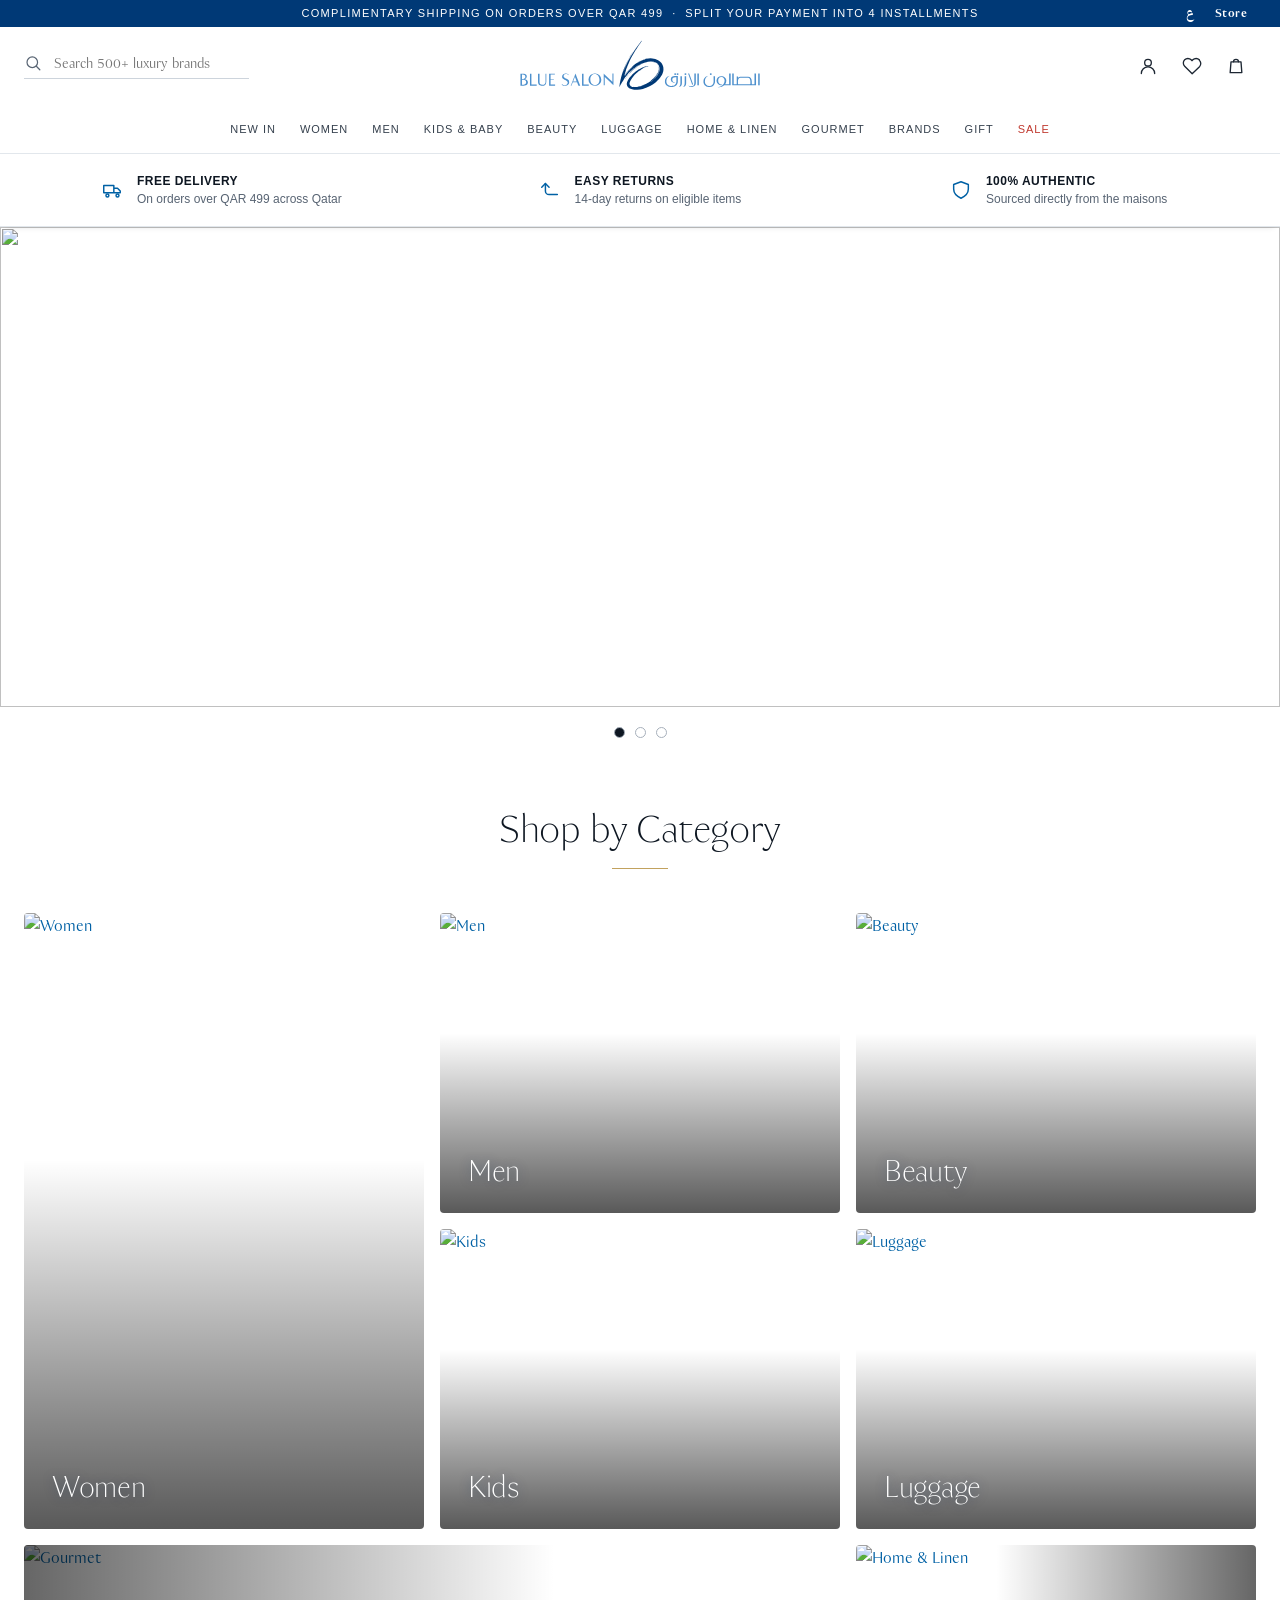
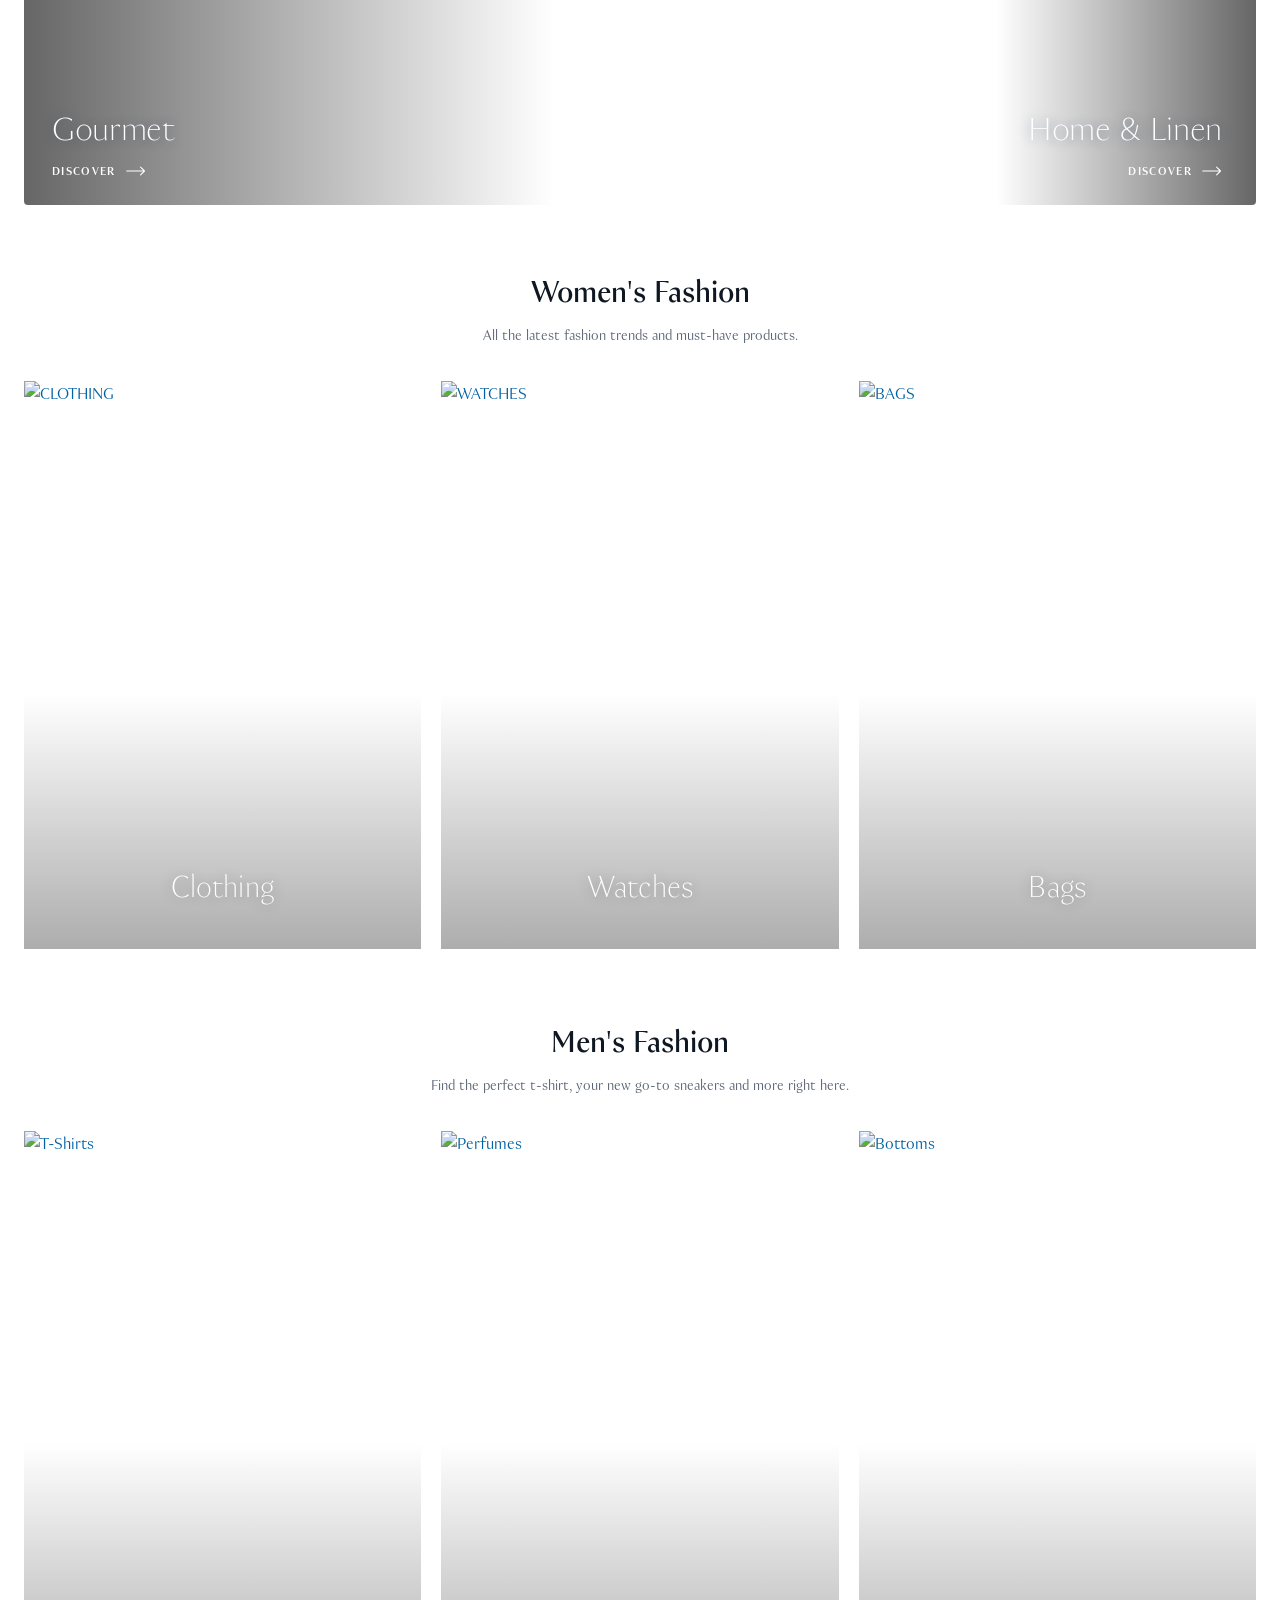
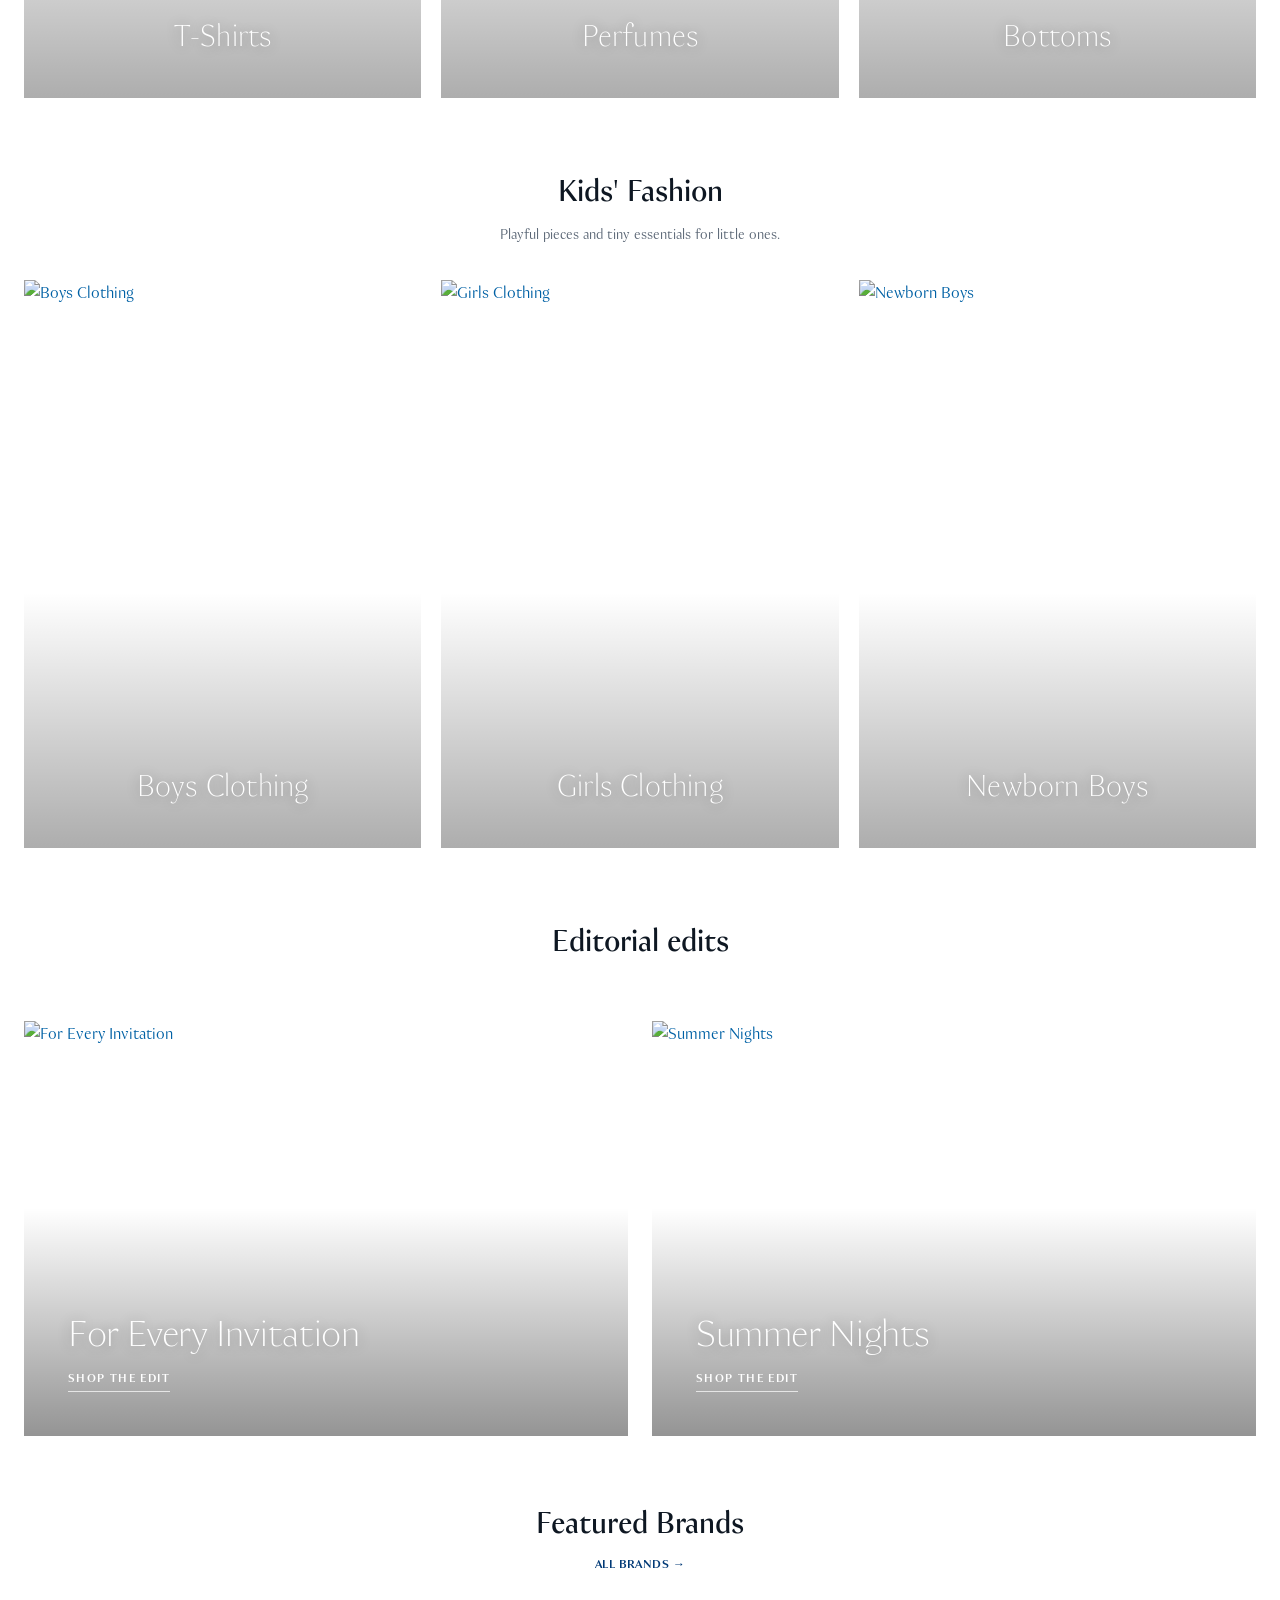
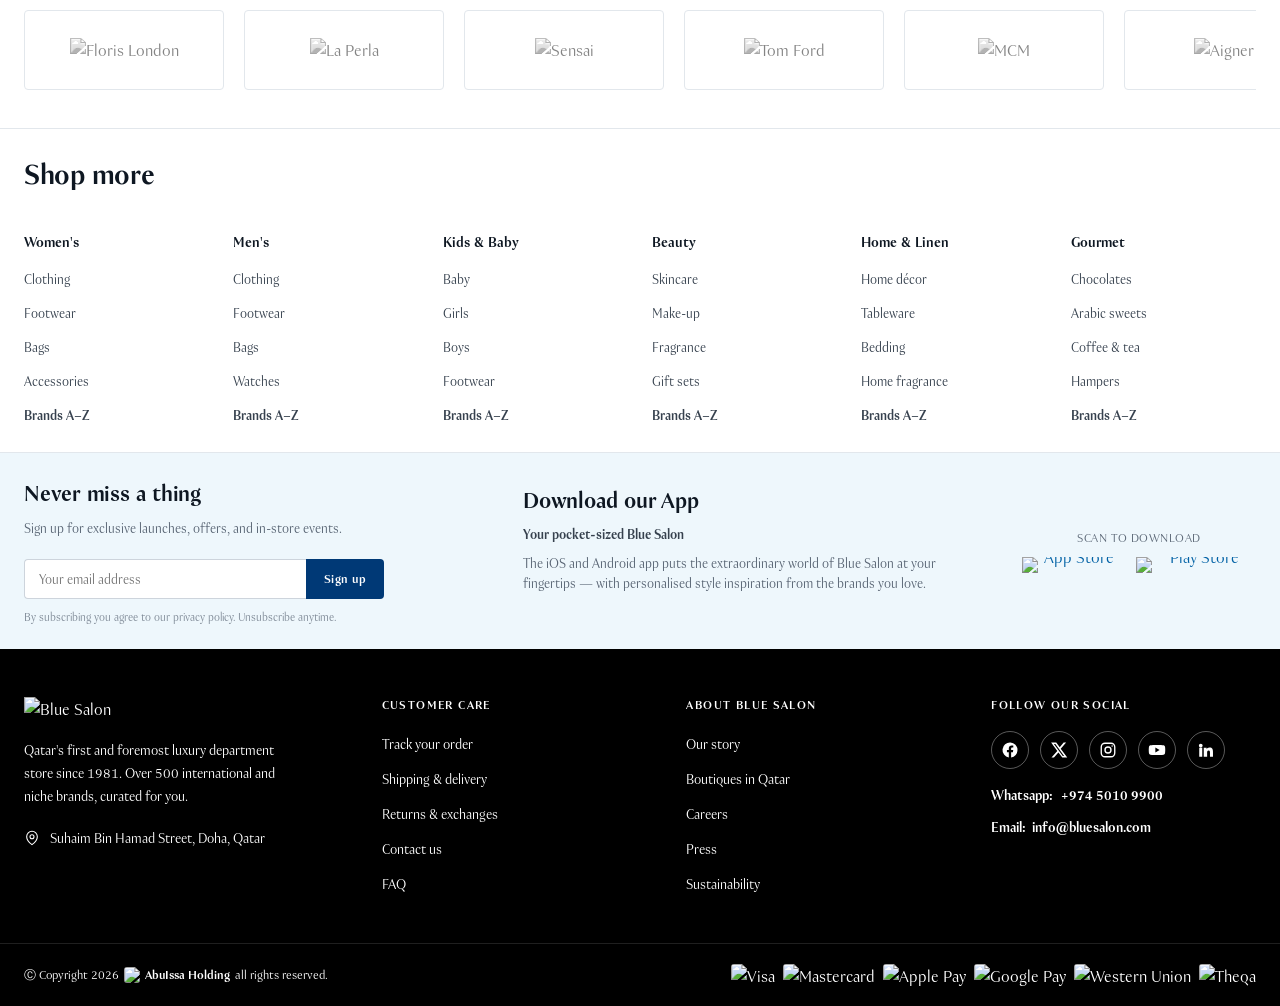
==== index.html @ dec58c9e "first commit" ====
<!-- @dsCard group="Website" viewport="1320x720" name="Storefront — Home" subtitle="bluesalon.com homepage: hero, categories, Trending Now, private client" -->
<!DOCTYPE html>
<html lang="en">
<head>
<meta charset="utf-8">
<meta name="viewport" content="width=device-width, initial-scale=1">
<title>Blue Salon — Home</title>
<link rel="icon" href="assets/app-icon.png">
<link rel="stylesheet" href="styles.css">
<link rel="stylesheet" href="app.css">
</head>
<body>

  <!-- ════════════════ Header ════════════════ -->
  <header class="bs-nav-root bs-header">

    <!-- Announcement -->
    <div class="bs-announce">
      <div class="bs-announce-inner">
      <span class="bs-announce-msg">Complimentary shipping on orders over QAR 499 &nbsp;·&nbsp; Split your payment into 4 installments</span>
      <div class="bs-announce-utils">
        <span class="bs-util-wrap bs-locale">
          <button class="bs-iconbtn bs-locale-btn" type="button" id="localeBtn" aria-label="Switch language" title="Switch language">
            <span class="bs-lang-switch is-ar" id="localeLangSwitch" aria-hidden="true">ع</span>
          </button>
        </span>
        <button class="bs-iconbtn bs-locale-btn" type="button" aria-label="Store locator" title="Store locator">
          <span class="bs-lang-switch">Store</span>
        </button>
      </div>
      </div>
    </div>

    <!-- Main bar -->
    <div class="bs-topbar">
      <!-- Hamburger (mobile only) -->
      <button class="bs-iconbtn bs-hamburger" type="button" id="hamburgerBtn" aria-label="Menu" aria-expanded="false" aria-controls="mobileDrawer">
        <svg width="22" height="22" viewBox="0 0 24 24" fill="none" stroke="currentColor" stroke-width="1.6" stroke-linecap="round" stroke-linejoin="round"><path d="M3 6h18M3 12h18M3 18h18"/></svg>
      </button> 
      <!-- Search -->
      <div class="bs-search">
        <svg width="20" height="20" viewBox="0 0 24 24" fill="none" stroke="currentColor" stroke-width="1.6" stroke-linecap="round" stroke-linejoin="round"><path d="m21 21-4.3-4.3"/><circle cx="11" cy="11" r="7"/></svg>
        <input type="search" placeholder="Search 500+ luxury brands">
      </div>
      <!-- Logo -->
      <a class="bs-logo" href="#">
        <img src="assets/logo-horizontal.svg" alt="Blue Salon">
      </a>
      <!-- Utilities -->
      <div class="bs-utils">
        <button class="bs-iconbtn" type="button" aria-label="Account" title="Account">
          <svg width="20" height="20" viewBox="0 0 24 24" fill="none" stroke="currentColor" stroke-width="1.6" stroke-linecap="round" stroke-linejoin="round"><circle cx="12" cy="8" r="4"/><path d="M4 21a8 8 0 0 1 16 0"/></svg>
        </button>
        <span class="bs-util-wrap">
          <button class="bs-iconbtn" type="button" aria-label="Wishlist" title="Wishlist">
            <svg width="20" height="20" viewBox="0 0 24 24" fill="none" stroke="currentColor" stroke-width="1.6" stroke-linecap="round" stroke-linejoin="round"><path d="M20.8 4.6a5.5 5.5 0 0 0-7.8 0L12 5.6l-1-1a5.5 5.5 0 1 0-7.8 7.8l9 9 8.8-8.6a5.5 5.5 0 0 0-.2-7.8z"/></svg>
          </button>
          <span class="bs-count" id="wishCount" hidden>0</span>
        </span>
        <span class="bs-util-wrap">
          <button class="bs-iconbtn" type="button" aria-label="Bag" title="Bag">
            <svg width="20" height="20" viewBox="0 0 24 24" fill="none" stroke="currentColor" stroke-width="1.6" stroke-linecap="round" stroke-linejoin="round"><path d="M6 7h12l1 13H5z"/><path d="M9 7a3 3 0 0 1 6 0"/></svg>
          </button>
          <span class="bs-count" id="cartCount" hidden>0</span>
        </span>
      </div>
    </div>

    <!-- Nav + mega menu hover zone -->
    <div id="navZone">
      <nav class="bs-nav">
        <div class="bs-nav-inner" id="navInner">
          <div class="bs-nav-item" data-menu="new">New In</div>
          <div class="bs-nav-item" data-menu="women">Women</div>
          <div class="bs-nav-item" data-menu="men">Men</div>
          <div class="bs-nav-item" data-menu="kids">Kids &amp; Baby</div>
          <div class="bs-nav-item" data-menu="beauty">Beauty</div>
          <div class="bs-nav-item" data-menu="luggage">Luggage</div>
          <div class="bs-nav-item" data-menu="home">Home &amp; Linen</div>
          <div class="bs-nav-item" data-menu="gourmet">Gourmet</div>
          <div class="bs-nav-item" data-menu="brands">Brands</div>
          <div class="bs-nav-item" data-menu="gift">Gift</div>
          <div class="bs-nav-item sale" data-menu="sale">Sale</div>
          <div class="bs-mega-holder" id="megaHolder"></div>
        </div>
      </nav>
    </div>

    <!-- Services strip -->
    <div class="bs-services">
      <div class="bs-services-inner">
        <div class="bs-service">
          <span class="bs-service-icon">
            <svg width="22" height="22" viewBox="0 0 24 24" fill="none" stroke="currentColor" stroke-width="1.6" stroke-linecap="round" stroke-linejoin="round"><path d="M3 7h11v8H3zM14 10h4l3 3v2h-7z"/><circle cx="7" cy="18" r="1.6"/><circle cx="18" cy="18" r="1.6"/></svg>
          </span>
          <div>
            <div class="bs-service-title">Free delivery</div>
            <div class="bs-service-sub">On orders over QAR 499 across Qatar</div>
          </div>
        </div>
        <div class="bs-service">
          <span class="bs-service-icon">
            <svg width="22" height="22" viewBox="0 0 24 24" fill="none" stroke="currentColor" stroke-width="1.6" stroke-linecap="round" stroke-linejoin="round"><path d="M3 9l4-4 4 4"/><path d="M7 5v8a4 4 0 0 0 4 4h9"/></svg>
          </span>
          <div>
            <div class="bs-service-title">Easy returns</div>
            <div class="bs-service-sub">14-day returns on eligible items</div>
          </div>
        </div>
        <div class="bs-service">
          <span class="bs-service-icon">
            <svg width="22" height="22" viewBox="0 0 24 24" fill="none" stroke="currentColor" stroke-width="1.6" stroke-linecap="round" stroke-linejoin="round"><path d="M12 3l8 3v5c0 5-3.5 8-8 10-4.5-2-8-5-8-10V6z"/></svg>
          </span>
          <div>
            <div class="bs-service-title">100% authentic</div>
            <div class="bs-service-sub">Sourced directly from the maisons</div>
          </div>
        </div>
      </div>
    </div>
  </header>

  <!-- ════════════════ Mobile drawer (built by app.js) ════════════════ -->
  <div class="bs-drawer-scrim" id="drawerScrim" hidden></div>
  <aside class="bs-drawer" id="mobileDrawer" aria-hidden="true" hidden>
    <div class="bs-drawer-head">
      <img class="bs-drawer-logo" src="assets/logo-horizontal.svg" alt="Blue Salon">
      <button class="bs-iconbtn bs-drawer-close" type="button" id="drawerClose" aria-label="Close menu">
        <svg width="22" height="22" viewBox="0 0 24 24" fill="none" stroke="currentColor" stroke-width="1.7" stroke-linecap="round" stroke-linejoin="round"><path d="M6 6l12 12M18 6L6 18"/></svg>
      </button>
    </div>
    <nav class="bs-drawer-nav" id="drawerNav"></nav>
  </aside>

  <main>

    <!-- ════════════════ Hero ════════════════ -->
    <section class="bs-hero">
      <div class="bs-hero-panel">
        <h1 class="bs-display bs-hero-title" id="heroTitle">ESCADA</h1>
        <p class="bs-hero-sub" id="heroSub">Bold prints, gold jewellery and statement timepieces — the new collection.</p>
        <div>
          <button class="bs-btn bs-btn-primary" type="button" id="heroCta">Shop ESCADA</button>
        </div>
      </div>
      <div class="bs-hero-media">
        <img id="heroImg" src="https://cdn.shopify.com/s/files/1/0370/6444/1991/files/esca.jpg?v=1782906735" alt="">
      </div>
    </section>
    <div class="bs-hero-dots" id="heroDots"></div>




    <!-- ════════════════ Shop by Category ════════════════ -->
    <section class="bs-shopcat">
      <div class="bs-shopcat-inner">

        <div class="bs-shopcat-head">
          <h2 class="bs-display bs-shopcat-title">Shop by Category</h2>
          <hr class="bs-rule-gold bs-shopcat-rule">
        </div>

        <div class="bs-shopcat-grid">

          <!-- Featured — Women -->
          <a href="listing.html" class="bs-shopcat-card bs-shopcat-women">
            <img src="https://bluesalon-new-simple.vercel.app/assets/fashion-women.jpg" alt="Women" class="bs-shopcat-img" fetchpriority="high" loading="eager">
            <span class="bs-shopcat-caption">
              <span class="bs-display bs-shopcat-name">Women</span>
            </span>
          </a>

          <!-- Men -->
          <a href="/pages/men" class="bs-shopcat-card bs-shopcat-men">
            <img src="https://bluesalon-new-simple.vercel.app/assets/fashion-belt.jpg" alt="Men" class="bs-shopcat-img" loading="lazy">
            <span class="bs-shopcat-caption">
              <span class="bs-display bs-shopcat-name">Men</span>
            </span>
          </a>

          <!-- Beauty -->
          <a href="/pages/beauty" class="bs-shopcat-card bs-shopcat-beauty">
            <img src="https://bluesalon-new-simple.vercel.app/assets/section-beauty.jpg" alt="Beauty" class="bs-shopcat-img" loading="lazy">
            <span class="bs-shopcat-caption">
              <span class="bs-display bs-shopcat-name">Beauty</span>
            </span>
          </a>

          <!-- Kids -->
          <a href="/pages/kids" class="bs-shopcat-card bs-shopcat-kids">
            <img src="https://cdn-static.farfetch-contents.com/cms-ccloud/caas/v1/media/10706096/data/bdc9961d891433a1eab9fac6d7a2959b/3x4_three-columns/480/2026-06-22-kw-webapp-chloe-kids-vacation-chloe-kids-multicategory-img.jpeg" alt="Kids" class="bs-shopcat-img" loading="lazy">
            <span class="bs-shopcat-caption">
              <span class="bs-display bs-shopcat-name">Kids</span>
            </span>
          </a>

          <!-- Luggage -->
          <a href="/pages/luggage" class="bs-shopcat-card bs-shopcat-luggage">
            <img src="https://cdn.shopify.com/s/files/1/0370/6444/1991/files/luggage_2ca6be6e-85a6-4e50-b0fb-a332f1e77c2b.jpg?v=1782894184" alt="Luggage" class="bs-shopcat-img" loading="lazy">
            <span class="bs-shopcat-caption">
              <span class="bs-display bs-shopcat-name">Luggage</span>
            </span>
          </a>

          <!-- Gourmet — wide banner -->
          <a href="/pages/gourmet" class="bs-shopcat-card bs-shopcat-banner bs-shopcat-gourmet">
            <img src="https://www.godiva.com/cdn/shop/files/PLP_HERO_1065X420_ALL_KOSHR_GOLD_THANK_100UNDER.jpg?v=1758657499&width=1920" alt="Gourmet" class="bs-shopcat-img" loading="lazy">
            <span class="bs-shopcat-caption bs-shopcat-caption-banner">
              <span class="bs-display bs-shopcat-name">Gourmet</span>
              <span class="bs-shopcat-discover">Discover
                <svg width="20" height="10" viewBox="0 0 26 12" fill="none" stroke="currentColor" stroke-width="1.4" stroke-linecap="round" stroke-linejoin="round"><path d="M1 6h23M19 1l5 5-5 5"/></svg>
              </span>
            </span>
          </a>

          <!-- Home & Linen — wide banner -->
          <a href="/pages/home-furniture" class="bs-shopcat-card bs-shopcat-banner bs-shopcat-home">
            <img src="https://cdn.shopify.com/s/files/1/0370/6444/1991/files/home-banner.jpg?v=1782894322" alt="Home &amp; Linen" class="bs-shopcat-img" loading="lazy">
            <span class="bs-shopcat-caption bs-shopcat-caption-banner bs-shopcat-caption-end">
              <span class="bs-display bs-shopcat-name">Home &amp; Linen</span>
              <span class="bs-shopcat-discover">Discover
                <svg width="20" height="10" viewBox="0 0 26 12" fill="none" stroke="currentColor" stroke-width="1.4" stroke-linecap="round" stroke-linejoin="round"><path d="M1 6h23M19 1l5 5-5 5"/></svg>
              </span>
            </span>
          </a>

        </div>
      </div>
    </section>


    

    <!-- ════════════════ Women's Fashion ════════════════ -->
    <section class="cat-fashion cat-fashion-women">
      <div class="cat-fashion-inner">
        <div class="cat-fashion-head">
          <h2 class="cat-fashion-title">Women's Fashion</h2>
          <p class="cat-fashion-sub">All the latest fashion trends and must-have products.</p>
        </div>

        <div class="women-collection-home-grid-wrapper">
          <button class="women-slider-arrow women-slider-arrow-left" aria-label="Previous" type="button" disabled="">
            <svg viewBox="0 0 24 24" width="20" height="20" fill="none" stroke="currentColor" stroke-width="1.5" stroke-linecap="round" stroke-linejoin="round"><path d="M15 5l-7 7 7 7"/></svg>
          </button>
          <div class="women-collection-home-grid" data-women-slider="">

            <a href="https://www.bluesalon.com/collections/gown" class="women-collection-home-card">
              <div class="women-collection-home-image-wrapper">
                <img src="//www.bluesalon.com/cdn/shop/files/New_Project_600x.jpg?v=1778078027" alt="CLOTHING" class="women-collection-home-image">
              </div>
              <div class="women-collection-home-title">Clothing</div>
            </a>

            <a href="/collections/womens-watches" class="women-collection-home-card">
              <div class="women-collection-home-image-wrapper">
                <img src="//www.bluesalon.com/cdn/shop/files/BS_Watches_600x.jpg?v=1771492826" alt="WATCHES" class="women-collection-home-image">
              </div>
              <div class="women-collection-home-title">Watches</div>
            </a>

            <a href="/collections/women-bags" class="women-collection-home-card">
              <div class="women-collection-home-image-wrapper">
                <img src="//www.bluesalon.com/cdn/shop/files/New_Project_79_600x.jpg?v=1776689958" alt="BAGS" class="women-collection-home-image">
              </div>
              <div class="women-collection-home-title">Bags</div>
            </a>

            <a href="https://www.bluesalon.com/collections/beauty-niche-fragrances" class="women-collection-home-card">
              <div class="women-collection-home-image-wrapper">
                <img src="//www.bluesalon.com/cdn/shop/files/Parfume_de_Marly_600x.jpg?v=1778160612" alt="PERFUMES" class="women-collection-home-image">
              </div>
              <div class="women-collection-home-title">Perfumes</div>
            </a>

            <a href="listing.html" class="women-collection-home-card">
              <div class="women-collection-home-image-wrapper">
                <img src="//www.bluesalon.com/cdn/shop/files/New_Project_7_16aa4789-aee1-4741-a7c6-0f3fd30903b0_600x.jpg?v=1778151902" alt="FOOTWEAR" class="women-collection-home-image">
              </div>
              <div class="women-collection-home-title">Footwear</div>
            </a>

            <a href="https://www.bluesalon.com/collections/women-fashion-jewelry?active=" class="women-collection-home-card">
              <div class="women-collection-home-image-wrapper">
                <img src="//www.bluesalon.com/cdn/shop/files/New_Project_1_5fe2ba48-9160-4650-b7ff-065ea291e2a6_600x.jpg?v=1778140218" alt="FASHION JEWELRY" class="women-collection-home-image">
              </div>
              <div class="women-collection-home-title">Fashion Jewellery</div>
            </a>

            <a href="https://www.bluesalon.com/collections/cosmetics-beauty" class="women-collection-home-card">
              <div class="women-collection-home-image-wrapper">
                <img src="//www.bluesalon.com/cdn/shop/files/Guerlain_Make_up-Blue_Salon_600x.jpg?v=1778160088" alt="BEAUTY" class="women-collection-home-image">
              </div>
              <div class="women-collection-home-title">Beauty</div>
            </a>

            <a href="https://www.bluesalon.com/collections/lingerie" class="women-collection-home-card">
              <div class="women-collection-home-image-wrapper">
                <img src="//www.bluesalon.com/cdn/shop/files/New_Project_6_e27b0143-e408-4c18-a241-834fabf6d437_600x.jpg?v=1778151636" alt="LINGERIE" class="women-collection-home-image">
              </div>
              <div class="women-collection-home-title">Lingerie</div>
            </a>

          </div>
          <button class="women-slider-arrow women-slider-arrow-right" aria-label="Next" type="button">
            <svg viewBox="0 0 24 24" width="20" height="20" fill="none" stroke="currentColor" stroke-width="1.5" stroke-linecap="round" stroke-linejoin="round"><path d="M9 5l7 7-7 7"/></svg>
          </button>
        </div>
      </div>
    </section>

    <!-- ════════════════ Men's Fashion ════════════════ -->
    <section class="cat-fashion cat-fashion-men">
      <div class="cat-fashion-inner">
        <div class="cat-fashion-head">
          <h2 class="cat-fashion-title">Men's Fashion</h2>
          <p class="cat-fashion-sub">Find the perfect t-shirt, your new go-to sneakers and more right here.</p>
        </div>

        <div class="men-collection-home-grid-wrapper">
          <button class="men-slider-arrow men-slider-arrow-left" aria-label="Previous" type="button" disabled="">
            <svg viewBox="0 0 24 24" width="20" height="20" fill="none" stroke="currentColor" stroke-width="1.5" stroke-linecap="round" stroke-linejoin="round"><path d="M15 5l-7 7 7 7"/></svg>
          </button>
          <div class="men-collection-home-grid" data-men-slider="">

            <a href="/collections/mens-tops-t-shirts" class="men-collection-home-card">
              <div class="men-collection-home-image-wrapper">
                <img src="//www.bluesalon.com/cdn/shop/files/Tshirt_600x.jpg?v=1771757883" alt="T-Shirts" class="men-collection-home-image">
              </div>
              <div class="men-collection-home-title">T-Shirts</div>
            </a>

            <a href="https://www.bluesalon.com/collections/mens-perfumes" class="men-collection-home-card">
              <div class="men-collection-home-image-wrapper">
                <img src="//www.bluesalon.com/cdn/shop/files/New_Project_8_7748af8b-f11e-4762-9b26-309fa3381940_600x.jpg?v=1778152597" alt="Perfumes" class="men-collection-home-image">
              </div>
              <div class="men-collection-home-title">Perfumes</div>
            </a>

            <a href="https://www.bluesalon.com/collections/mens-trousers-shorts" class="men-collection-home-card">
              <div class="men-collection-home-image-wrapper">
                <img src="//www.bluesalon.com/cdn/shop/files/Bottoms_600x.jpg?v=1771758080" alt="Bottoms" class="men-collection-home-image">
              </div>
              <div class="men-collection-home-title">Bottoms</div>
            </a>

            <a href="/collections/jackets" class="men-collection-home-card">
              <div class="men-collection-home-image-wrapper">
                <img src="//www.bluesalon.com/cdn/shop/files/jackets_600x.jpg?v=1771758064" alt="Jackets" class="men-collection-home-image">
              </div>
              <div class="men-collection-home-title">Jackets</div>
            </a>

            <a href="https://www.bluesalon.com/collections/mens-watches" class="men-collection-home-card">
              <div class="men-collection-home-image-wrapper">
                <img src="//www.bluesalon.com/cdn/shop/files/New_Project_3_4d986f89-cdda-4581-9205-e8df028f8930_600x.jpg?v=1778140893" alt="Watches" class="men-collection-home-image">
              </div>
              <div class="men-collection-home-title">Watches</div>
            </a>

            <a href="/collections/mens-footwear" class="men-collection-home-card">
              <div class="men-collection-home-image-wrapper">
                <img src="//www.bluesalon.com/cdn/shop/files/Cole_Haan-_SHOES_600x.jpg?v=1771757631" alt="Footwear" class="men-collection-home-image">
              </div>
              <div class="men-collection-home-title">Footwear</div>
            </a>

          </div>
          <button class="men-slider-arrow men-slider-arrow-right" aria-label="Next" type="button">
            <svg viewBox="0 0 24 24" width="20" height="20" fill="none" stroke="currentColor" stroke-width="1.5" stroke-linecap="round" stroke-linejoin="round"><path d="M9 5l7 7-7 7"/></svg>
          </button>
        </div>
      </div>
    </section>

    <!-- ════════════════ Kids' Fashion ════════════════ -->
    <section class="cat-fashion cat-fashion-kids">
      <div class="cat-fashion-inner">
        <div class="cat-fashion-head">
          <h2 class="cat-fashion-title">Kids' Fashion</h2>
          <p class="cat-fashion-sub">Playful pieces and tiny essentials for little ones.</p>
        </div>

        <div class="kids-collection-home-grid-wrapper">
          <button class="kids-slider-arrow kids-slider-arrow-left" aria-label="Previous" type="button" disabled="">
            <svg viewBox="0 0 24 24" width="20" height="20" fill="none" stroke="currentColor" stroke-width="1.5" stroke-linecap="round" stroke-linejoin="round"><path d="M15 5l-7 7 7 7"/></svg>
          </button>
          <div class="kids-collection-home-grid" data-kids-slider="">

            <a href="/collections/boys-clothing" class="kids-collection-home-card">
              <div class="kids-collection-home-image-wrapper">
                <img src="//www.bluesalon.com/cdn/shop/files/Boy_s_clothing_600x.jpg?v=1771912547" alt="Boys Clothing" class="kids-collection-home-image">
              </div>
              <div class="kids-collection-home-title">Boys Clothing</div>
            </a>

            <a href="/collections/girls-clothing" class="kids-collection-home-card">
              <div class="kids-collection-home-image-wrapper">
                <img src="//www.bluesalon.com/cdn/shop/files/Girl_s_clothing_600x.jpg?v=1771912756" alt="Girls Clothing" class="kids-collection-home-image">
              </div>
              <div class="kids-collection-home-title">Girls Clothing</div>
            </a>

            <a href="https://www.bluesalon.com/collections/new-born-boy-0m-9m" class="kids-collection-home-card">
              <div class="kids-collection-home-image-wrapper">
                <img src="//www.bluesalon.com/cdn/shop/files/New_Project_10_bc7e0bd2-1185-41c7-a02c-56d341757fa6_600x.jpg?v=1778154026" alt="Newborn Boys" class="kids-collection-home-image">
              </div>
              <div class="kids-collection-home-title">Newborn Boys</div>
            </a>

            <a href="https://www.bluesalon.com/collections/new-born-girl-0m-9m" class="kids-collection-home-card">
              <div class="kids-collection-home-image-wrapper">
                <img src="//www.bluesalon.com/cdn/shop/files/New_Project_11_3c02abdb-e76c-4749-91df-bb654320bf6c_600x.jpg?v=1778154421" alt="Newborn Girls" class="kids-collection-home-image">
              </div>
              <div class="kids-collection-home-title">Newborn Girls</div>
            </a>

            <a href="https://www.bluesalon.com/collections/kids-footwear?uff_7tm9an_tags=Girls" class="kids-collection-home-card">
              <div class="kids-collection-home-image-wrapper">
                <img src="//www.bluesalon.com/cdn/shop/files/Shoes_b0e1304c-d5c6-4c76-9b89-31c0d839a8d4_600x.jpg?v=1771913018" alt="Girls Footwear" class="kids-collection-home-image">
              </div>
              <div class="kids-collection-home-title">Girls Footwear</div>
            </a>

          </div>
          <button class="kids-slider-arrow kids-slider-arrow-right" aria-label="Next" type="button">
            <svg viewBox="0 0 24 24" width="20" height="20" fill="none" stroke="currentColor" stroke-width="1.5" stroke-linecap="round" stroke-linejoin="round"><path d="M9 5l7 7-7 7"/></svg>
          </button>
        </div>
      </div>
    </section>

    <!-- ════════════════ Editorial edits (two-up) ════════════════ -->
     
    <section class="edit-duo">
      <div class="edit-duo-inner">
        <div class="cat-fashion-head">
          <h2 class="cat-fashion-title">Editorial edits</h2>
        </div>

        <a href="/collections/occasion" class="edit-duo-card">
          <img src="https://cdn.shopify.com/s/files/1/0370/6444/1991/files/womens-fashion_56845cc2-ab69-42ba-ac03-2fe02d90f9bf.jpg?v=1782392049" alt="For Every Invitation" class="edit-duo-img" loading="lazy">
          <span class="edit-duo-overlay"></span>
          <span class="edit-duo-caption">
            <span class="bs-display edit-duo-title">For Every Invitation</span>
            <span class="edit-duo-link">Shop the edit</span>
          </span>
        </a>

        <a href="/collections/evening" class="edit-duo-card">
          <img src="https://cdn.shopify.com/s/files/1/0370/6444/1991/files/womens-footwear.jpg?v=1782392049" alt="Summer Nights" class="edit-duo-img" loading="lazy">
          <span class="edit-duo-overlay"></span>
          <span class="edit-duo-caption">
            <span class="bs-display edit-duo-title">Summer Nights</span>
            <span class="edit-duo-link">Shop the edit</span>
          </span>
        </a>

      </div>
    </section>

    <!-- ════════════════ Featured Brands ════════════════ -->
    <section class="cat-fashion cat-fashion-brands">
      <div class="cat-fashion-inner">
        <div class="cat-fashion-head">
          <h2 class="cat-fashion-title">Featured Brands</h2>
          <a class="cat-fashion-sub-link" href="/collections">All Brands →</a>
        </div>

        <div class="brands-collection-home-grid-wrapper">
          <div class="brands-collection-home-grid" data-brands-slider="">

            <a title="Floris London" href="/collections/floris-london" class="brand-item">
              <span class="brand-logo"><img src="//www.bluesalon.com/cdn/shop/files/floris_250x_a3e21544-7a23-4a0a-bc28-8e1734e3fd54_250x.avif?v=1771916867" alt="Floris London" loading="lazy"></span>
            </a>

            <a title="La Perla" href="/collections/la-perla" class="brand-item">
              <span class="brand-logo"><img src="//www.bluesalon.com/cdn/shop/files/la-perla_250x_fb3e3d61-b391-436c-8b52-e1792a457f80_250x.avif?v=1771916867" alt="La Perla" loading="lazy"></span>
            </a>

            <a title="Sensai" href="/collections/sensai" class="brand-item">
              <span class="brand-logo"><img src="//www.bluesalon.com/cdn/shop/files/Untitled-2_250x_db6c3e68-8632-4d58-83fa-78317400f90c_250x.avif?v=1771916863" alt="Sensai" loading="lazy"></span>
            </a>

            <a title="Tom Ford" href="/collections/tom-ford" class="brand-item">
              <span class="brand-logo"><img src="//www.bluesalon.com/cdn/shop/files/tomford_250x_5d1e944a-5c1b-4604-b294-ab9ff1bb8351_250x.avif?v=1771402650" alt="Tom Ford" loading="lazy"></span>
            </a>

            <a title="MCM" href="/collections/mcm" class="brand-item">
              <span class="brand-logo"><img src="//www.bluesalon.com/cdn/shop/files/mcm_logo_250x_1_250x.avif?v=1771916863" alt="MCM" loading="lazy"></span>
            </a>

            <a title="Aigner" href="/collections/aigner" class="brand-item">
              <span class="brand-logo"><img src="//www.bluesalon.com/cdn/shop/files/aigner_250x_65346155-e057-4adb-aae5-ddc4a61f9a72_250x.webp?v=1771916863" alt="Aigner" loading="lazy"></span>
            </a>

            <a title="Creed" href="/collections/creed" class="brand-item">
              <span class="brand-logo"><img src="//www.bluesalon.com/cdn/shop/files/creed_250x_868053a3-0460-4a8d-9f00-9b2df02d3474_250x.avif?v=1771916863" alt="Creed" loading="lazy"></span>
            </a>

            <a title="Swarovski" href="/collections/swarovski" class="brand-item">
              <span class="brand-logo"><img src="//www.bluesalon.com/cdn/shop/files/swarovski_250x_8ae97c0e-56d0-4cfb-b2e2-70120be6819e_250x.avif?v=1771916863" alt="Swarovski" loading="lazy"></span>
            </a>

          </div>
        </div>
      </div>
    </section>

  </main>

  <!-- ════════════════ Footer ════════════════ -->
  <footer class="bs-footer">

    <!-- Shop more -->
    <div class="bs-shopmore">
      <div class="bs-shopmore-inner">
        <h2>Shop more</h2>
        <div class="bs-shopmore-grid" id="shopMoreGrid"></div>
      </div>
    </div>

    <!-- Newsletter / App download -->
    <div class="bs-appband">
      <div class="bs-appband-inner">

        <!-- Newsletter -->
        <div>
          <h3>Never miss a thing</h3>
          <p class="bs-appband-copy">Sign up for exclusive launches, offers, and in-store events.</p>
          <form class="bs-newsletter-form" onsubmit="return false;">
            <input type="email" placeholder="Your email address">
            <button type="submit">Sign up</button>
          </form>
          <p class="bs-newsletter-fine">By subscribing you agree to our privacy policy. Unsubscribe anytime.</p>
        </div>

        <!-- App download -->
        <div>
          <h3>Download our App</h3>
          <p class="bs-app-sub">Your pocket-sized Blue Salon</p>
          <p class="bs-appband-copy bs-app-copy">
            The iOS and Android app puts the extraordinary world of Blue Salon at your fingertips — with personalised style inspiration from the brands you love.
          </p>
        
        </div>

        <!-- QR code -->
        <div class="bs-qr">
          <div class="bs-qr-label">Scan to download</div>
           <div class="foot-qr-code">
            <a href="https://apps.apple.com/qa/app/blue-salon-%D8%A7%D9%84%D8%B5%D8%A7%D9%84%D9%88%D9%86-%D8%A7%D9%84%D8%A7%D8%B2%D8%B1%D9%82/id1512188214" target="_blank" rel="noopener">
              <img src="https://cdn.shopify.com/s/files/1/0370/6444/1991/files/qrapp-01.svg?v=1632989194" alt="App Store" width="98">
            </a>
            <a href="https://play.google.com/store/apps/details?id=co.shopney.bluesaloncom&amp;hl=en&amp;gl=US" target="_blank" rel="noopener">
              <img src="https://cdn.shopify.com/s/files/1/0370/6444/1991/files/qrapp-02.svg?v=1632667366" alt="Play Store" width="120">
            </a>
          </div>
        </div>
      </div>
    </div>

    <!-- Original footer -->
    <div class="bs-mainfooter">
      <div class="bs-mainfooter-inner">
        <div class="bs-mainfooter-about">
          <img src="https://www.bluesalon.com/cdn/shop/files/BS_Logo_horizontal-01-white1.png?v=1644232279" alt="Blue Salon">
          <p>Qatar's first and foremost luxury department store since 1981. Over 500 international and niche brands, curated for you.</p>

          <ul class="bs-contact">
            <li>
              <svg width="16" height="16" viewBox="0 0 24 24" fill="none" stroke="currentColor" stroke-width="1.6" stroke-linecap="round" stroke-linejoin="round"><path d="M20 10c0 6-8 12-8 12s-8-6-8-12a8 8 0 0 1 16 0z"/><circle cx="12" cy="10" r="3"/></svg>
              <span>Suhaim Bin Hamad Street, Doha, Qatar</span>
            </li>
            <!-- <li>
              <svg width="16" height="16" viewBox="0 0 24 24" fill="none" stroke="currentColor" stroke-width="1.6" stroke-linecap="round" stroke-linejoin="round"><rect x="3" y="5" width="18" height="14" rx="2"/><path d="m3 7 9 6 9-6"/></svg>
              <a href="mailto:info@bluesalon.com">info@bluesalon.com</a>
            </li>
            <li>
              <svg width="16" height="16" viewBox="0 0 24 24" fill="none" stroke="currentColor" stroke-width="1.6" stroke-linecap="round" stroke-linejoin="round"><path d="M22 16.9v3a2 2 0 0 1-2.2 2 19.8 19.8 0 0 1-8.6-3.1 19.5 19.5 0 0 1-6-6 19.8 19.8 0 0 1-3.1-8.7A2 2 0 0 1 4.1 2h3a2 2 0 0 1 2 1.7c.1.9.3 1.8.6 2.7a2 2 0 0 1-.5 2.1L8 9.6a16 16 0 0 0 6 6l1.1-1.1a2 2 0 0 1 2.1-.5c.9.3 1.8.5 2.7.6a2 2 0 0 1 1.7 2z"/></svg>
              <a href="tel:+97450109900">+974 5010 9900</a>
            </li> -->
          </ul>

        </div>
        <div id="footerCols" class="bs-mainfooter-cols"></div>
      </div>
      <div class="bs-bottomstrip">
        <div class="bs-bottomstrip-inner">
          <span class="bs-copyright">Ⓒ Copyright 2026
            <a class="bs-copyright-aih" href="https://www.abuissa.com" target="_blank" rel="noopener">
              <img src="https://www.abuissa.com/wp-content/uploads/2024/09/cropped-aih-favicon-192x192.png" alt="AbuIssa Holding" width="16" height="16" loading="lazy">
              AbuIssa Holding
            </a>
            all rights reserved.</span>
          <ul class="payment-methods">
            <li><img src="//www.bluesalon.com/cdn/shop/files/Visa_Inverted_x32_5700ab8c-cb49-4355-83c3-4d1146a8076c_x32.png?v=1644226717" alt="Visa" loading="lazy"></li>
            <li><img src="//www.bluesalon.com/cdn/shop/files/mastercard-logo-design-history-1979_x32.jpg?v=1644232735" alt="Mastercard" loading="lazy"></li>
            <li><img src="//www.bluesalon.com/cdn/shop/files/Group_1_x32.jpg?v=1660140162" alt="Apple Pay" loading="lazy"></li>
            <li><img src="//www.bluesalon.com/cdn/shop/files/21Google_Pay9bc22ee1-7e10-4d6f-b0ec-57672824e23d_x32_1_x32.png?v=1709793011" alt="Google Pay" loading="lazy"></li>
            <li><img src="//www.bluesalon.com/cdn/shop/files/unnamed_1_x32.webp?v=1776589537" alt="Western Union" loading="lazy"></li>
            <li><img src="https://colehaan.qa/cdn/shop/files/Theqa-01.svg?v=1726476176&width=540" alt="Theqa" loading="lazy"></li>
          </ul>
        </div>
      </div>
    </div>

  </footer>

  <script src="data.js"></script>
  <script src="app.js"></script>
</body>
</html>
---- styles.css ----
/* ============================================================
   BLUE SALON DESIGN SYSTEM — global stylesheet entry point.
   Consumers link THIS file. Imports only — no rules here.
   ============================================================ */
@import url("tokens/fonts.css");
@import url("tokens/colors.css");
@import url("tokens/typography.css");
@import url("tokens/spacing.css");
@import url("tokens/elevation.css");
@import url("tokens/base.css");
---- app.css ----
/* ============================================================
   BLUE SALON — STOREFRONT HOMEPAGE (pure CSS port of the React kit)
   Design tokens come from styles.css; this file holds layout +
   component styles previously written as JSX inline styles.
   ============================================================ */

/* ── Fonts ────────────────────────────────────────────────────
   "Qatar" is the brand typeface — a humanist sans carrying both
   Latin and Arabic, used across the entire system for display
   and UI alike. Weights: 300/400/500/700. */
@font-face {
  font-family: "Qatar";
  src: url("assets/fonts/Qatar-Light.ttf") format("truetype");
  font-weight: 300;
  font-style: normal;
  font-display: swap;
}
@font-face {
  font-family: "Qatar";
  src: url("assets/fonts/Qatar-Regular.ttf") format("truetype");
  font-weight: 400;
  font-style: normal;
  font-display: swap;
}
@font-face {
  font-family: "Qatar";
  src: url("assets/fonts/Qatar-Medium.ttf") format("truetype");
  font-weight: 500;
  font-style: normal;
  font-display: swap;
}
/* 600 mapped to the Bold cut to avoid faux-bold synthesis */
@font-face {
  font-family: "Qatar";
  src: url("assets/fonts/Qatar-Bold.ttf") format("truetype");
  font-weight: 600;
  font-style: normal;
  font-display: swap;
}
@font-face {
  font-family: "Qatar";
  src: url("assets/fonts/Qatar-Bold.ttf") format("truetype");
  font-weight: 700;
  font-style: normal;
  font-display: swap;
}

html, body { margin: 0; background: var(--paper); }

/* ── Header shell ─────────────────────────────────────────── */
.bs-header {
  position: relative;
  z-index: 100;
  background: var(--paper);
}

/* Navy announcement bar */
.bs-announce {
  background: #003976;
  color: #fff;
  text-align: center;
  font-size: 11px;
  letter-spacing: var(--ls-wider);
  text-transform: uppercase;
  padding: 5px 0;
  font-weight: 500;
}
/* Constrain to the same container width as the top bar */
.bs-announce-inner {
  position: relative;
  max-width: var(--container-max);
  margin: 0 auto;
  padding: 0 24px;
}
.bs-announce-msg { display: block; }

/* Locale + store locator utilities pinned to the right edge of the container */
.bs-announce-utils {
  position: absolute;
  top: 50%;
  right: 24px;
  transform: translateY(-50%);
  display: flex;
  align-items: center;
  gap: 2px;
}
[dir="rtl"] .bs-announce-utils { right: auto; left: 24px; }
.bs-announce-utils .bs-iconbtn {
  width: 30px;
  height: 30px;
  color: #fff;
}
.bs-announce-utils .bs-iconbtn svg { width: 18px; height: 18px; }
.bs-announce-utils .bs-iconbtn:hover { background: rgba(255, 255, 255, 0.15); }
.bs-announce-utils .bs-locale-btn { width: auto; padding: 0 8px; }
.bs-announce-utils .bs-locale-panel { color: var(--text-strong); }

/* Single language-code label showing the active language (EN / ع) */
.bs-lang-switch {
  display: inline-flex;
  align-items: center;
  justify-content: center;
  font-family: var(--font-sans);
  font-size: 12px;
  font-weight: 600;
  letter-spacing: 0.04em;
  line-height: 1;
}
.bs-lang-switch.is-ar { font-size: 14px; }

.bs-topbar {
  max-width: var(--container-max);
  margin: 0 auto;
  padding: 0 24px;
  height: 78px;
  display: grid;
  grid-template-columns: 1fr auto 1fr;
  align-items: center;
  gap: 16px;
}

/* Search — bottom border only (spanning 3/4 of the width) */
.bs-search {
  position: relative;
  display: flex;
  align-items: center;
  gap: 10px;
  max-width: 300px;
  color: var(--ink-600);
  padding-bottom: 6px;
}
.bs-search::after {
  content: "";
  position: absolute;
  bottom: 0;
  inset-inline-start: 0;
  width: 75%;
  height: 1px;
  background: var(--border-default);
}
.bs-search input {
  border: 0;
  outline: none;
  background: transparent;
  font-family: var(--font-sans);
  font-size: 14px;
  color: var(--text-strong);
  width: 100%;
}

.bs-logo { justify-self: center; }
.bs-logo img { height: 58px; display: block; }

.bs-utils {
  display: flex;
  align-items: center;
  justify-content: flex-end;
  gap: 4px;
}
.bs-util-wrap { position: relative; display: inline-flex; }

.bs-count {
  position: absolute;
  top: 2px;
  right: 2px;
  min-width: 17px;
  height: 17px;
  padding: 0 4px;
  background: var(--sale);
  color: #fff;
  border-radius: 999px;
  font-size: 10px;
  font-weight: 600;
  display: flex;
  align-items: center;
  justify-content: center;
  font-family: var(--font-sans);
}
.bs-count[hidden] { display: none; }

/* ── Icon button (port of <IconButton variant="plain">) ───── */
.bs-iconbtn {
  display: inline-flex;
  align-items: center;
  justify-content: center;
  width: 40px;
  height: 40px;
  flex: none;
  padding: 0;
  border-radius: var(--radius-circle);
  cursor: pointer;
  background: transparent;
  color: var(--ink-800);
  border: 1px solid transparent;
  transition: background var(--dur-base) var(--ease-standard), color var(--dur-base) var(--ease-standard);
}
.bs-iconbtn:hover { background: var(--surface-hover); }

/* ── Locale picker (region · currency · language) ─────────── */
.bs-locale { position: relative; }
.bs-locale-btn { width: auto; padding: 0 10px; gap: 6px; }
.bs-locale-code {
  font-family: var(--font-sans);
  font-size: 12px;
  font-weight: var(--fw-semibold);
  letter-spacing: var(--ls-wider);
}

.bs-locale-panel {
  position: absolute;
  top: calc(100% + 8px);
  right: 0;
  z-index: 300;
  width: 300px;
  padding: 18px;
  background: var(--surface-card);
  border: var(--border-hair);
  border-radius: var(--radius-md);
  box-shadow: var(--shadow-lg);
  text-align: start;
}
.bs-locale-panel[hidden] { display: none; }
/* Flip to the start edge in RTL so it stays on-screen */
[dir="rtl"] .bs-locale-panel { right: auto; left: 0; }

.bs-locale-field { margin-bottom: 14px; }
.bs-locale-field:last-of-type { margin-bottom: 0; }
.bs-locale-label {
  display: block;
  margin-bottom: 6px;
  font-family: var(--font-sans);
  font-size: 11px;
  font-weight: var(--fw-semibold);
  letter-spacing: var(--ls-wider);
  text-transform: uppercase;
  color: var(--text-muted);
}
.bs-locale-select {
  width: 100%;
  height: 40px;
  padding: 0 12px;
  font-family: var(--font-sans);
  font-size: 14px;
  color: var(--text-strong);
  background: var(--surface-card);
  border: var(--border-line);
  border-radius: var(--radius-sm);
  cursor: pointer;
}
.bs-locale-select:focus-visible { outline: none; border-color: var(--border-focus); box-shadow: var(--shadow-focus); }

/* Language segmented control */
.bs-locale-seg { display: flex; gap: 6px; }
.bs-locale-seg button {
  flex: 1;
  height: 38px;
  font-family: var(--font-sans);
  font-size: 13px;
  font-weight: var(--fw-medium);
  color: var(--text-body);
  background: var(--surface-card);
  border: var(--border-line);
  border-radius: var(--radius-sm);
  cursor: pointer;
  transition: background var(--dur-base) var(--ease-standard), color var(--dur-base) var(--ease-standard), border-color var(--dur-base) var(--ease-standard);
}
.bs-locale-seg button:hover { background: var(--surface-hover); }
.bs-locale-seg button.is-active {
  background: var(--color-primary);
  color: var(--text-on-primary);
  border-color: var(--color-primary);
}

.bs-locale-apply {
  width: 100%;
  height: 42px;
  margin-top: 18px;
  font-family: var(--font-sans);
  font-size: 12px;
  font-weight: var(--fw-semibold);
  letter-spacing: var(--ls-wider);
  text-transform: uppercase;
  color: var(--text-on-primary);
  background: var(--color-primary);
  border: none;
  border-radius: var(--radius-sm);
  cursor: pointer;
  transition: background var(--dur-base) var(--ease-standard);
}
.bs-locale-apply:hover { background: var(--color-primary-hover); }

/* ── Buttons (port of <Button>) ───────────────────────────── */
.bs-btn {
  display: inline-flex;
  align-items: center;
  justify-content: center;
  gap: 10px;
  height: var(--control-md);
  padding: 0 26px;
  font-family: var(--font-sans);
  font-size: 12px;
  font-weight: var(--fw-semibold);
  letter-spacing: var(--ls-wider);
  text-transform: uppercase;
  border-radius: var(--radius-sm);
  cursor: pointer;
  border: 1px solid transparent;
  white-space: nowrap;
  transition: background var(--dur-base) var(--ease-standard),
              color var(--dur-base) var(--ease-standard),
              border-color var(--dur-base) var(--ease-standard),
              transform var(--dur-fast) var(--ease-standard);
}
.bs-btn:active { transform: scale(0.98); }
.bs-btn-primary { background: var(--color-primary); color: var(--text-on-primary); }
.bs-btn-primary:hover { background: var(--color-primary-hover); }
.bs-btn-gold { background: var(--gold-500); color: #fff; }
.bs-btn-gold:hover { background: var(--gold-600); }

/* ── Nav bar + mega menu ──────────────────────────────────── */
.bs-nav-root { font-family: 'League Spartan', sans-serif; }

.bs-nav-root .bs-nav { background: var(--paper); }
.bs-nav-root .bs-nav-inner { display: flex; align-items: stretch; justify-content: center; padding: 0 24px; max-width: var(--container-max); margin: 0 auto; position: relative; border-bottom: 1px solid var(--border-subtle); }
.bs-nav-root .bs-nav-item { padding: 16px 12px; font-size: 11px; font-weight: 500; letter-spacing: 1px; color: var(--text-body); cursor: pointer; position: relative; transition: color .15s; text-transform: uppercase; white-space: nowrap; }
.bs-nav-root .bs-nav-item:hover { color: var(--color-primary); }
.bs-nav-root .bs-nav-item.active { color: var(--color-primary); }
.bs-nav-root .bs-nav-item.active::after { content: ''; position: absolute; bottom: -1px; left: 12px; right: 12px; height: 2px; background: var(--color-primary); }
.bs-nav-root .bs-nav-item.sale { color: var(--sale); }
.bs-nav-root .bs-nav-item.sale.active::after { background: var(--sale); }

.bs-mega-holder { position: absolute; top: 100%; left: 0; right: 0; z-index: 200; display: none; }
.bs-mega-holder.is-open { display: block; }

/* Mega menu */
.bs-nav-root .bs-mega { background: var(--paper); padding: 28px 28px 24px; display: grid; gap: 28px; min-height: 340px; border-top: 1px solid var(--border-subtle); border-bottom: 1px solid var(--border-subtle); box-shadow: 0 8px 24px rgba(0,0,0,.08); }
.bs-nav-root .bs-mega.cols-6 { grid-template-columns: 1fr 1fr 1fr 1fr 1fr 1.3fr; }
.bs-nav-root .bs-mega.cols-5 { grid-template-columns: 1fr 1fr 1fr 1fr 1.3fr; }

.bs-nav-root .bs-col h4 { font-size: 10.5px; letter-spacing: 1.5px; color: var(--ink-900); margin: 0 0 12px; font-weight: 600; text-transform: uppercase; padding-bottom: 8px; border-bottom: 1px solid var(--border-subtle); }
.bs-nav-root .bs-col h4.sub { margin-top: 20px; }
.bs-nav-root .bs-col ul { list-style: none; padding: 0; margin: 0; }
.bs-nav-root .bs-col li { font-size: 13px; color: var(--text-body); padding: 5px 0; cursor: pointer; transition: color .15s; display: flex; align-items: center; }
.bs-nav-root .bs-col li:hover { color: var(--color-primary); }
.bs-nav-root .bs-col li.featured { color: var(--color-gold); font-weight: 500; }
.bs-nav-root .bs-col li.featured:hover { color: var(--blue-900); }
.bs-nav-root .bs-col li.featured.sale-link { color: var(--sale); }

/* Pills */
.bs-nav-root .pill { font-size: 9px; padding: 2px 6px; border-radius: 3px; margin-left: 8px; letter-spacing: 0.5px; font-weight: 500; line-height: 1.4; flex-shrink: 0; }
.bs-nav-root .pill.new { background: var(--blue-700); color: #fff; }
.bs-nav-root .pill.eid { background: var(--color-gold); color: #fff; }
.bs-nav-root .pill.hot { background: var(--sale); color: #fff; }
.bs-nav-root .pill.gift { background: #C16B7E; color: #fff; }
.bs-nav-root .pill.signature { background: var(--blue-900); color: var(--gold-300); border: 0.5px solid var(--gold-500); }
.bs-nav-root .pill.exclusive { background: transparent; color: var(--blue-900); border: 0.5px solid var(--blue-900); }

/* The Edit */
.bs-nav-root .bs-edit { background: var(--surface-panel); border-radius: 8px; padding: 16px; display: flex; flex-direction: column; gap: 10px; }
.bs-nav-root .bs-edit-label { font-size: 9.5px; letter-spacing: 2px; color: var(--color-gold); font-weight: 500; margin-bottom: 2px; }
.bs-nav-root .bs-edit-label.sale-label { color: var(--sale); }
.bs-nav-root .bs-edit-card { background: var(--paper); border-radius: 6px; padding: 12px 14px; border: 1px solid var(--border-subtle); cursor: pointer; transition: all .2s; }
.bs-nav-root .bs-edit-card:hover { border-color: var(--color-gold); transform: translateY(-1px); }
.bs-nav-root .bs-edit-card .tag { font-size: 9px; letter-spacing: 1.2px; color: var(--color-gold); font-weight: 500; text-transform: uppercase; }
.bs-nav-root .bs-edit-card .title { font-size: 14px; color: var(--ink-900); margin-top: 3px; line-height: 1.3; }
.bs-nav-root .bs-edit-card .meta { font-size: 11px; color: var(--text-muted); margin-top: 3px; }
.bs-nav-root .bs-edit-card.feature { background: var(--blue-900); border-color: var(--blue-900); }
.bs-nav-root .bs-edit-card.feature .tag { color: var(--gold-300); }
.bs-nav-root .bs-edit-card.feature .title { color: #fff; }
.bs-nav-root .bs-edit-card.feature .meta { color: rgba(255,255,255,.7); }
.bs-nav-root .bs-edit-card.sale-feature { background: var(--sale); border-color: var(--sale); }
.bs-nav-root .bs-edit-card.sale-feature .tag { color: #FFE0CC; }
.bs-nav-root .bs-edit-card.sale-feature .title { color: #fff; }
.bs-nav-root .bs-edit-card.sale-feature .meta { color: rgba(255,255,255,.85); }

/* A–Z grid */
.bs-nav-root .bs-az { display: grid; grid-template-columns: repeat(7, 1fr); gap: 4px; font-size: 11px; }
.bs-nav-root .bs-az li { padding: 6px 0 !important; justify-content: center; border: 1px solid var(--border-subtle); border-radius: 4px; color: var(--text-muted) !important; font-weight: 500; }
.bs-nav-root .bs-az li:hover { background: var(--color-primary); color: #fff !important; border-color: var(--color-primary); }

/* ── Services strip ───────────────────────────────────────── */
.bs-services { background: #fff; }
.bs-services-inner {
  position: relative;
  z-index: 1;
  max-width: var(--container-max);
  margin: 0 auto;
  padding: 18px 24px;
  display: grid;
  grid-template-columns: repeat(3, 1fr);
  gap: 24px;
  border-bottom: 1px solid var(--border-subtle);
  box-shadow: 0 6px 6px -6px rgba(0, 0, 0, 0.12);
}
.bs-service { display: flex; gap: 14px; align-items: center; justify-content: center; }
.bs-service-icon { color: var(--blue-700); display: inline-flex; }
.bs-service-title { font-size: 12px; font-weight: 600; letter-spacing: var(--ls-wide); text-transform: uppercase; color: var(--ink-900); }
.bs-service-sub { font-size: 12px; color: var(--text-muted); }

/* ── Hero ─────────────────────────────────────────────────── */
/* All slides share the banner's native 1920×720 ratio at container width,
   so the height stays constant between slide types (no layout jump) and the
   full-bleed banners show uncropped. */
.bs-hero { aspect-ratio: 1920 / 720; display: grid; grid-template-columns: 1fr 1fr; overflow: hidden; max-width: var(--container-max); margin: 0 auto; position: relative; }
/* Full-bleed image slide: hide the text panel, let media span the row. */
.bs-hero.is-full { grid-template-columns: 1fr; }
.bs-hero.is-full .bs-hero-panel { display: none; }
.bs-hero-panel {
  background: #fff;
  display: flex;
  flex-direction: column;
  justify-content: center;
  padding: 0 72px;
  position: relative;
}
.bs-hero-title { font-size: 52px; font-weight: 700; color: var(--ink-900); line-height: 1.1; margin: 0 0 14px; }
.bs-hero-sub { font-size: 15px; color: var(--text-muted); margin: 0 0 32px; line-height: 1.6; }
.bs-hero-dots { display: flex; gap: 10px; align-items: center; justify-content: center; padding: 20px 0; }
.bs-hero-dot {
  width: 11px;
  height: 11px;
  padding: 0;
  border-radius: 50%;
  cursor: pointer;
  background: transparent;
  border: 1.5px solid var(--ink-400);
  transition: background .2s;
}
.bs-hero-dot.is-active { background: var(--ink-900); }
.bs-hero-media { overflow: hidden; }
.bs-hero-media img { width: 100%; height: 100%; object-fit: cover; }

/* ── Section headings ─────────────────────────────────────── */
.bs-heading-title { font-size: 34px; margin-top: 8px; }

/* ── Categories (legacy JS grid — kept for other pages) ───── */
.bs-section-cats {
  max-width: var(--container-max);
  margin: 0 auto;
  padding: var(--space-9) 24px var(--space-7);
}
.bs-cats-grid { display: grid; grid-template-columns: repeat(6, 1fr); gap: 16px; margin-top: 36px; }
.bs-cat-link { text-decoration: none; }
.bs-cat-link:hover { text-decoration: none; }
.bs-cat-card {
  position: relative;
  aspect-ratio: 3 / 4;
  border-radius: var(--radius-sm);
  overflow: hidden;
  border: 1px solid var(--border-subtle);
}
.bs-cat-card img { width: 100%; height: 100%; object-fit: cover; display: block; }
.bs-cat-grad { position: absolute; inset: 0; background: linear-gradient(180deg, transparent 40%, rgba(0,42,87,0.6) 100%); }
.bs-cat-label {
  position: absolute;
  left: 0;
  right: 0;
  bottom: 14px;
  text-align: center;
  color: #fff;
  font-size: 12.5px;
  letter-spacing: var(--ls-wider);
  text-transform: uppercase;
  font-weight: 600;
}

/* ── Shop by Category (bento) ─────────────────────────────── */
.bs-shopcat { background: var(--paper); font-family: var(--font-display); }
.bs-shopcat-inner {
  max-width: var(--container-max);
  margin: 0 auto;
  padding: var(--space-9) 24px var(--space-7);
}

/* Centered editorial header with gold rule */
.bs-shopcat-head { text-align: center; margin-bottom: 44px; }
.bs-shopcat-kicker {
  display: block;
  font-family: var(--font-sans);
  font-size: 11px;
  font-weight: var(--fw-medium);
  letter-spacing: var(--ls-wider);
  text-transform: uppercase;
  color: var(--gold-600);
  margin-bottom: 12px;
}
.bs-shopcat-title { font-size: 40px; margin: 0; }
.bs-shopcat-rule { margin: 20px auto 0; }

/* Bento grid: featured Women (2×2), 2×2 medium cards, two wide banners */
.bs-shopcat-grid {
  display: grid;
  grid-template-columns: repeat(3, 1fr);
  grid-template-rows: 300px 300px 260px;
  gap: 16px;
  grid-template-areas:
    "women men     beauty"
    "women kids    luggage"
    "gourmet gourmet home";
}
.bs-shopcat-women   { grid-area: women; }
.bs-shopcat-men     { grid-area: men; }
.bs-shopcat-beauty  { grid-area: beauty; }
.bs-shopcat-kids    { grid-area: kids; }
.bs-shopcat-luggage { grid-area: luggage; }
.bs-shopcat-gourmet { grid-area: gourmet; }
.bs-shopcat-home    { grid-area: home; }

/* Card shell */
.bs-shopcat-card {
  position: relative;
  display: block;
  overflow: hidden;
  border-radius: var(--radius-sm);
  text-decoration: none;
  isolation: isolate;
}
.bs-shopcat-card:hover { text-decoration: none; }
.bs-shopcat-img {
  position: absolute;
  inset: 0;
  width: 100%;
  height: 100%;
  object-fit: cover;
  display: block;
  transition: transform var(--dur-slow, .6s) var(--ease-standard, ease);
}
.bs-shopcat-card:hover .bs-shopcat-img { transform: scale(1.04); }

/* Black gradient wash for caption legibility */
.bs-shopcat-card::after {
  content: "";
  position: absolute;
  inset: 0;
  z-index: 1;
  background: linear-gradient(180deg, rgba(0,0,0,0) 40%, rgba(0,0,0,0.65) 100%);
  transition: opacity var(--dur-base, .25s) var(--ease-standard, ease);
}
.bs-shopcat-card:hover::after { opacity: 0.92; }
/* Wide banners fade from the caption side instead of the bottom */
.bs-shopcat-home::after {
  background: linear-gradient(90deg, rgba(0,0,0,0) 35%, rgba(0,0,0,0.6) 100%);
}
.bs-shopcat-gourmet::after {
  background: linear-gradient(90deg, rgba(0,0,0,0.6) 0%, rgba(0,0,0,0) 65%);
}

/* Caption */
.bs-shopcat-caption {
  position: absolute;
  z-index: 2;
  left: 28px;
  right: 28px;
  bottom: 26px;
  display: flex;
  flex-direction: column;
  gap: 4px;
  color: #fff;
}
.bs-shopcat-name {
  font-family: var(--font-display); /* Qatar */
  font-weight: var(--fw-light);
  font-size: 30px;
  color: #fff;
  line-height: 1.1;
  text-shadow: 0 1px 12px rgba(0,42,87,0.45);
}

/* Wide banner cards: caption placed to the side, discover CTA */
.bs-shopcat-banner .bs-shopcat-name { font-size: 34px; }
.bs-shopcat-caption-banner { right: auto; max-width: 60%; }
.bs-shopcat-caption-end {
  left: auto;
  right: 34px;
  align-items: flex-end;
  text-align: right;
}
.bs-shopcat-discover {
  display: inline-flex;
  align-items: center;
  gap: 10px;
  margin-top: 12px;
  font-family: var(--font-sans);
  font-size: 11px;
  font-weight: var(--fw-semibold);
  letter-spacing: var(--ls-wider);
  text-transform: uppercase;
  color: #fff;
}
.bs-shopcat-discover svg { transition: transform var(--dur-base, .25s) var(--ease-standard, ease); }
.bs-shopcat-card:hover .bs-shopcat-discover svg { transform: translateX(5px); }

/* Responsive */
@media (max-width: 900px) {
  .bs-shopcat-grid {
    grid-template-columns: 1fr 1fr;
    grid-template-rows: 320px 220px 220px 200px 200px;
    grid-template-areas:
      "women  women"
      "men    beauty"
      "kids   luggage"
      "gourmet gourmet"
      "home   home";
  }
  .bs-shopcat-caption-banner { max-width: 70%; }
}
@media (max-width: 560px) {
  .bs-shopcat-title { font-size: 30px; }
  .bs-shopcat-grid {
    grid-template-columns: 1fr;
    grid-template-rows: repeat(7, 220px);
    grid-template-areas:
      "women" "men" "beauty" "kids" "luggage" "gourmet" "home";
  }
  .bs-shopcat-caption { left: 20px; right: 20px; bottom: 20px; }
  .bs-shopcat-caption-end { left: 20px; align-items: flex-start; text-align: left; }
}

/* ── Category fashion sliders (Women / Men) ───────────────────
   Selectors are generic so any "<prefix>-collection-home-*" block
   (women, men, …) shares the same styling. */
.cat-fashion { padding: var(--space-7) 0; }
.cat-fashion-women { background: var(--paper); }
.cat-fashion-men { background: var(--paper); }
.cat-fashion-kids { background: var(--paper); }
.cat-fashion-inner {
  max-width: var(--container-max);
  margin: 0 auto;
  padding: 0 24px;
}
.cat-fashion-head { text-align: center; margin-bottom: 34px; }
.cat-fashion-title {
  font-family: var(--font-display);
  font-size: 30px;
  font-weight: var(--fw-medium);
  color: var(--ink-900);
}
.cat-fashion-sub {
  font-family: var(--font-sans);
  font-size: 14px;
  color: var(--text-muted);
  margin: 10px 0 0;
}

/* Slider shell + arrows — minimal, modern, revealed on hover */
[class*="-collection-home-grid-wrapper"] { position: relative; }
[class*="-slider-arrow"] {
  position: absolute;
  top: 50%;
  transform: translateY(-50%);
  z-index: 5;
  width: 42px;
  height: 42px;
  border-radius: var(--radius-circle);
  border: 0;
  background: rgba(255,255,255,0.85);
  -webkit-backdrop-filter: blur(6px);
  backdrop-filter: blur(6px);
  color: var(--ink-900);
  display: flex;
  align-items: center;
  justify-content: center;
  cursor: pointer;
  opacity: 0;
  transition: opacity var(--dur-base) var(--ease-standard),
              background var(--dur-base) var(--ease-standard);
}
[class*="-slider-arrow"] svg { display: block; }
[class*="-slider-arrow"]:hover { background: #fff; }
[class*="-slider-arrow-left"] { left: 14px; }
[class*="-slider-arrow-right"] { right: 14px; }
/* Reveal only while hovering the slider; keep disabled ends hidden */
[class*="-collection-home-grid-wrapper"]:hover [class*="-slider-arrow"] { opacity: 1; }
[class*="-slider-arrow"][disabled] { opacity: 0 !important; pointer-events: none; }

/* Horizontal scroller */
[class*="-collection-home-grid"]:not([class*="-wrapper"]) {
  display: flex;
  gap: 20px;
  overflow-x: auto;
  scroll-behavior: smooth;
  scroll-snap-type: x mandatory;
  scrollbar-width: none;
  -ms-overflow-style: none;
  padding: 2px 0 6px;
}
[class*="-collection-home-grid"]:not([class*="-wrapper"])::-webkit-scrollbar { display: none; }

/* Card — tall editorial portrait */
[class*="-collection-home-card"] {
  position: relative;
  flex: 0 0 calc((100% - 40px) / 3);
  aspect-ratio: 7 / 10;
  overflow: hidden;
  text-decoration: none;
  scroll-snap-align: start;
  isolation: isolate;
}
[class*="-collection-home-card"]:hover { text-decoration: none; }
/* Soft gradient — just enough to seat the title */
[class*="-collection-home-card"]::before {
  content: "";
  position: absolute;
  inset: 0;
  z-index: 1;
  background: linear-gradient(180deg, rgba(0,0,0,0) 55%, rgba(0,0,0,0.32) 100%);
}
[class*="-collection-home-image-wrapper"] { position: absolute; inset: 0; }
[class*="-collection-home-image"]:not([class*="-wrapper"]) {
  width: 100%;
  height: 100%;
  object-fit: cover;
  display: block;
  transition: transform var(--dur-slow, .6s) var(--ease-standard, ease);
}
[class*="-collection-home-card"]:hover [class*="-collection-home-image"]:not([class*="-wrapper"]) { transform: scale(1.04); }

/* Centered light serif title */
[class*="-collection-home-title"] {
  position: absolute;
  left: 16px;
  right: 16px;
  bottom: 40px;
  z-index: 2;
  text-align: center;
  font-family: var(--font-display);
  font-weight: var(--fw-light);
  font-size: 30px;
  letter-spacing: 0.2px;
  color: #fff;
  text-shadow: 0 1px 14px rgba(0,0,0,0.32);
}

@media (max-width: 1000px) {
  [class*="-collection-home-card"] { flex-basis: calc((100% - 20px) / 2.2); }
}
@media (max-width: 560px) {
  .cat-fashion-title { font-size: 24px; }
  [class*="-collection-home-title"] { font-size: 24px; bottom: 28px; }
  [class*="-collection-home-card"] { flex-basis: 82%; }
  [class*="-slider-arrow-left"] { left: 4px; }
  [class*="-slider-arrow-right"] { right: 4px; }
}

/* ── Featured brands slider ───────────────────────────────── */
.cat-fashion-brands { background: var(--paper); }
.cat-fashion-sub-link {
  display: inline-block;
  margin-top: 10px;
  font-family: var(--font-sans);
  font-size: 12px;
  font-weight: var(--fw-semibold);
  letter-spacing: var(--ls-wide);
  text-transform: uppercase;
  color: var(--color-primary);
}
.cat-fashion-sub-link:hover { text-decoration: underline; text-underline-offset: 3px; }

/* Auto-scrolling brands marquee (no arrows, no manual scroll) */
.cat-fashion-brands .brands-collection-home-grid {
  overflow: hidden;
  scroll-snap-type: none;
  padding: 2px 0 6px;
}
.brands-marquee-track {
  display: flex;
  width: max-content;
  animation: brands-marquee 45s linear infinite;
}
.cat-fashion-brands .brands-collection-home-grid:hover .brands-marquee-track { animation-play-state: paused; }
@keyframes brands-marquee {
  from { transform: translateX(0); }
  to   { transform: translateX(-50%); }
}
@media (prefers-reduced-motion: reduce) {
  .brands-marquee-track { animation: none; }
  .cat-fashion-brands .brands-collection-home-grid { overflow-x: auto; }
}

/* Brand logo tiles (opt out of the portrait-card styling) */
.brand-item {
  flex: 0 0 auto;
  width: 200px;
  margin-inline-end: 20px;
  display: flex;
  align-items: stretch;
  text-decoration: none;
}
.brand-item:hover { text-decoration: none; }
.brand-logo {
  display: flex;
  align-items: center;
  justify-content: center;
  width: 100%;
  min-height: 80px;
  padding: 12px 16px;
  background: #fff;
  border: 1px solid var(--border-subtle);
  border-radius: var(--radius-sm);
  transition: border-color var(--dur-base) var(--ease-standard),
              box-shadow var(--dur-base) var(--ease-standard);
}
.brand-item:hover .brand-logo { border-color: var(--border-default); box-shadow: var(--shadow-sm); }
.brand-logo img {
  max-width: 100%;
  max-height: 54px;
  object-fit: contain;
  filter: grayscale(1);
  opacity: 0.7;
  transition: filter var(--dur-base) var(--ease-standard),
              opacity var(--dur-base) var(--ease-standard);
}
.brand-item:hover .brand-logo img { filter: none; opacity: 1; }

@media (max-width: 560px) { .brand-item { width: 150px; margin-inline-end: 14px; } }

/* ── Editorial edits (two-up banners) ─────────────────────── */
.edit-duo { padding: var(--space-7) 0; }
.edit-duo-inner {
  max-width: var(--container-max);
  margin: 0 auto;
  padding: 0 24px;
  display: grid;
  grid-template-columns: 1fr 1fr;
  gap: 24px;
}
.edit-duo-inner .cat-fashion-head { grid-column: 1 / -1; }
.edit-duo-card {
  position: relative;
  display: block;
  aspect-ratio: 16 / 11;
  overflow: hidden;
  text-decoration: none;
  isolation: isolate;
}
.edit-duo-card:hover { text-decoration: none; }
.edit-duo-img {
  position: absolute;
  inset: 0;
  width: 100%;
  height: 100%;
  object-fit: cover;
  display: block;
  transition: transform var(--dur-slow, .6s) var(--ease-standard, ease);
}
.edit-duo-card:hover .edit-duo-img { transform: scale(1.04); }
.edit-duo-overlay {
  position: absolute;
  inset: 0;
  z-index: 1;
  background: linear-gradient(180deg, rgba(0,0,0,0) 45%, rgba(0,0,0,0.42) 100%);
}
.edit-duo-caption {
  position: absolute;
  left: 44px;
  bottom: 44px;
  z-index: 2;
  display: flex;
  flex-direction: column;
  align-items: flex-start;
  gap: 16px;
  color: #fff;
}
.edit-duo-title {
  font-size: 38px;
  font-weight: var(--fw-light);
  line-height: 1.1;
  color: #fff;
  text-shadow: 0 1px 14px rgba(0,0,0,0.3);
}
.edit-duo-link {
  font-family: var(--font-sans);
  font-size: 11.5px;
  font-weight: var(--fw-semibold);
  letter-spacing: var(--ls-wider);
  text-transform: uppercase;
  color: #fff;
  padding-bottom: 4px;
  border-bottom: 1px solid rgba(255,255,255,0.7);
  transition: border-color var(--dur-base) var(--ease-standard);
}
.edit-duo-card:hover .edit-duo-link { border-color: #fff; }

@media (max-width: 760px) {
  .edit-duo-inner { grid-template-columns: 1fr; }
  .edit-duo-caption { left: 28px; bottom: 28px; }
  .edit-duo-title { font-size: 30px; }
}

/* ── Trending ─────────────────────────────────────────────── */
.bs-section-trending {
  max-width: var(--container-max);
  margin: 0 auto;
  padding: 0 24px var(--space-9);
}
.bs-trending-head { display: flex; justify-content: space-between; align-items: flex-end; }
.bs-viewall { font-size: 12px; letter-spacing: var(--ls-wider); text-transform: uppercase; font-weight: 600; color: var(--color-primary); }
.bs-products-grid { display: grid; grid-template-columns: repeat(4, 1fr); gap: 20px; margin-top: 36px; }

/* ── Product card (port of <ProductCard>) ─────────────────── */
.bs-card {
  display: flex;
  flex-direction: column;
  background: var(--surface-card);
  border: 1px solid var(--border-subtle);
  border-radius: var(--radius-sm);
  overflow: hidden;
  cursor: pointer;
  transition: box-shadow var(--dur-base) var(--ease-standard), transform var(--dur-base) var(--ease-standard);
}
.bs-card:hover { box-shadow: var(--shadow-md); transform: translateY(-3px); }
.bs-card-media { position: relative; aspect-ratio: 3 / 4; background: var(--paper); overflow: hidden; }
.bs-card-media img {
  position: absolute;
  inset: 0;
  width: 100%;
  height: 100%;
  object-fit: cover;
  transition: opacity var(--dur-slow) var(--ease-standard);
}
.bs-card-img-hover { opacity: 0; }
.bs-card.has-hover:hover .bs-card-img-hover { opacity: 1; }
.bs-card.has-hover:hover .bs-card-img-main { opacity: 0; }
.bs-card-badge { position: absolute; top: 12px; left: 12px; }
.bs-card-wish {
  position: absolute;
  top: 8px;
  right: 8px;
  background: rgba(255,255,255,0.86);
  backdrop-filter: blur(2px);
}
.bs-card-wish.is-wishlisted { color: var(--sale); }
.bs-card-wish.is-wishlisted svg { fill: var(--sale); stroke: var(--sale); }
.bs-card-body { padding: 16px 16px 18px; display: flex; flex-direction: column; gap: 7px; }
.bs-card-vendor { color: var(--color-primary); }
.bs-card-name {
  font-family: var(--font-sans);
  font-size: var(--text-sm);
  color: var(--text-body);
  line-height: var(--lh-snug);
  display: -webkit-box;
  -webkit-line-clamp: 2;
  -webkit-box-orient: vertical;
  overflow: hidden;
  min-height: calc(var(--text-sm) * var(--lh-snug) * 2);
}

/* ── Badge (port of <Badge>) ──────────────────────────────── */
.bs-badge {
  display: inline-flex;
  align-items: center;
  height: 22px;
  padding: 0 9px;
  font-family: var(--font-sans);
  font-size: var(--text-2xs);
  font-weight: var(--fw-semibold);
  letter-spacing: var(--ls-wide);
  text-transform: uppercase;
  border-radius: var(--radius-xs);
  white-space: nowrap;
  background: var(--ink-900);
  color: #fff;
}
.bs-badge-sale { background: var(--sale); }
.bs-badge-new { background: var(--color-primary); }
.bs-badge-gold { background: var(--gold-500); }
.bs-badge-soldout { background: rgba(14,23,34,0.55); }

/* ── Price tag (port of <PriceTag size="sm">) ─────────────── */
.bs-price { display: inline-flex; align-items: baseline; gap: 10px; font-family: var(--font-display); margin-top: 2px; }
.bs-price-current { font-size: 14px; font-weight: var(--fw-medium); color: var(--price-regular); letter-spacing: var(--ls-tight); }
.bs-price.on-sale .bs-price-current { color: var(--price-sale); }
.bs-price-compare { font-size: calc(14px * 0.72); color: var(--text-subtle); text-decoration: line-through; font-weight: var(--fw-regular); }

/* ── Editorial banner ─────────────────────────────────────── */
.bs-editorial { background: var(--paper); }
.bs-editorial-inner {
  max-width: var(--container-max);
  margin: 0 auto;
  padding: var(--space-9) 24px;
  display: grid;
  grid-template-columns: 1fr 1fr;
  gap: 56px;
  align-items: center;
}
.bs-eyebrow-gold { color: var(--gold-600); }
.bs-editorial-rule { margin: 16px 0 22px; }
.bs-editorial-title { font-size: 44px; line-height: 1.05; margin-bottom: 18px; }
.bs-editorial-copy { font-size: 15.5px; line-height: 1.75; color: var(--text-muted); max-width: 420px; margin: 0 0 26px; }
.bs-editorial-media { aspect-ratio: 4 / 3; border-radius: var(--radius-sm); overflow: hidden; }
.bs-editorial-media img { width: 100%; height: 100%; object-fit: cover; display: block; }

/* ── Footer ───────────────────────────────────────────────── */
.bs-footer { font-family: var(--font-sans); color: var(--ink-900); }

/* Shop more */
.bs-shopmore { background: #fff; border-top: 1px solid var(--border-subtle); padding: 24px 24px 26px; }
.bs-shopmore-inner { max-width: var(--container-max); margin: 0 auto; }
.bs-shopmore h2 { font-size: 28px; font-weight: 700; margin: 0 0 36px; letter-spacing: -0.01em; }
.bs-shopmore-grid { display: grid; grid-template-columns: repeat(6, 1fr); gap: 24px; }
.bs-shopmore-col-h { font-size: 14px; font-weight: 700; margin-bottom: 14px; }
.bs-shopmore ul { list-style: none; padding: 0; margin: 0; display: flex; flex-direction: column; gap: 10px; }
.bs-shopmore a { font-size: 13px; color: var(--text-body); font-weight: 400; text-decoration: none; line-height: 1.4; }
.bs-shopmore a.is-strong { font-weight: 600; }

/* Newsletter / app band */
.bs-appband { background: var(--blue-50); border-top: 1px solid var(--border-subtle); padding: 24px 24px; }
.bs-appband-inner {
  max-width: var(--container-max);
  margin: 0 auto;
  display: grid;
  grid-template-columns: 1fr 1fr auto;
  gap: 64px;
  align-items: center;
}
.bs-appband h3 { font-size: 22px; font-weight: 700; margin: 0 0 8px; letter-spacing: -0.01em; }
.bs-appband-copy { font-size: 13px; color: var(--text-muted); margin: 0 0 20px; line-height: 1.6; }
.bs-newsletter-form { display: flex; max-width: 360px; }
.bs-newsletter-form input {
  flex: 1;
  border: 1px solid var(--border-default);
  border-right: none;
  border-radius: 4px 0 0 4px;
  padding: 11px 14px;
  font-size: 13px;
  font-family: var(--font-sans);
  color: var(--text-strong);
  background: #fff;
  outline: none;
}
.bs-newsletter-form button {
  background: var(--color-primary);
  color: #fff;
  border: none;
  border-radius: 0 4px 4px 0;
  padding: 11px 18px;
  font-size: 12px;
  font-weight: 600;
  letter-spacing: var(--ls-wide);
  font-family: var(--font-sans);
  cursor: pointer;
  white-space: nowrap;
}
.bs-newsletter-fine { font-size: 11px; color: var(--text-subtle); margin: 10px 0 0; line-height: 1.5; }
.bs-app-sub { font-size: 13px; font-weight: 600; color: var(--text-body); margin: 0 0 8px; }
.bs-app-copy { margin-bottom: 24px; }
.foot-qr-code { display: flex; align-items: center; gap: 16px; }
.foot-qr-code a { display: inline-flex; line-height: 0; }
.foot-qr-code img { height: auto; display: block; }
.bs-qr { text-align: center; }
.bs-qr-label { font-size: 11.5px; color: var(--text-muted); margin-bottom: 10px; letter-spacing: var(--ls-wide); text-transform: uppercase; }
.bs-qr-box {
  width: 110px;
  height: 110px;
  background: var(--ink-100);
  border: 1px solid var(--border-subtle);
  border-radius: 8px;
  display: flex;
  align-items: center;
  justify-content: center;
}

/* Main footer */
.bs-mainfooter { background: #000; color: #fff; }
.bs-mainfooter-inner {
  max-width: var(--container-max);
  margin: 0 auto;
  padding: 48px 24px;
  display: grid;
  grid-template-columns: 1.2fr repeat(3, 1fr);
  gap: 40px;
}
.bs-mainfooter-cols { display: contents; }
.bs-mainfooter-about img { height: 34px; margin-bottom: 18px; }
.bs-mainfooter-about p { font-size: 13.5px; line-height: 1.7; color: #fff; max-width: 260px; margin: 0; }

/* Contact details */
.bs-contact { list-style: none; margin: 20px 0 0; padding: 0; display: flex; flex-direction: column; gap: 11px; }
.bs-contact li { display: flex; align-items: center; gap: 10px; font-size: 13.5px; color: #fff; }
.bs-contact svg { flex: none; color: #fff; }
.bs-contact a { color: #fff; text-decoration: none; }
.bs-contact a:hover { color: #fff; text-decoration: underline; text-underline-offset: 3px; }

/* Social icons */
.social-icons { list-style: none; margin: 0; padding: 0; display: flex; align-items: center; flex-wrap: wrap; gap: 10px; }
.bs-mainfooter-cols .social-icons { flex-direction: row; }

/* WhatsApp / contact number under the social icons */
.footer-whatsapp {
  display: flex;
  width: fit-content;
  align-items: center;
  gap: 8px;
  margin-top: 16px;
  font-size: 14px;
  font-weight: 600;
  color: #fff;
  text-decoration: none;
}
.footer-whatsapp svg { flex: none; color: #25D366; }
.footer-whatsapp:hover { color: #fff; }

/* Email contact under WhatsApp */
.footer-email {
  display: flex;
  width: fit-content;
  align-items: center;
  gap: 6px;
  margin-top: 12px;
  font-size: 14px;
  font-weight: 600;
  color: #fff;
  text-decoration: none;
}
.footer-email:hover { color: #fff; }
.social-icons a {
  display: inline-flex;
  align-items: center;
  justify-content: center;
  width: 38px;
  height: 38px;
  border-radius: var(--radius-circle);
  border: 1px solid rgba(255,255,255,0.35);
  color: #fff;
  transition: background var(--dur-base) var(--ease-standard),
              color var(--dur-base) var(--ease-standard),
              border-color var(--dur-base) var(--ease-standard);
}
.social-icons a:hover { background: #fff; color: #0a1420; border-color: #fff; }
.bs-mainfooter h4 { font-size: 11.5px; letter-spacing: var(--ls-wider); text-transform: uppercase; color: #fff; margin: 0 0 16px; }
.bs-mainfooter-cols ul { list-style: none; padding: 0; margin: 0; display: flex; flex-direction: column; gap: 11px; }
.bs-mainfooter-cols a { font-size: 13.5px; color: #fff; text-decoration: none; }
.bs-mainfooter-cols a:hover { color: #fff; }
.bs-bottomstrip { border-top: 1px solid rgba(255,255,255,0.12); }
.bs-bottomstrip-inner {
  max-width: var(--container-max);
  margin: 0 auto;
  padding: 20px 24px;
  display: flex;
  justify-content: space-between;
  align-items: center;
  flex-wrap: wrap;
  gap: 12px;
}
.bs-copyright {
  display: inline-flex;
  align-items: center;
  flex-wrap: wrap;
  gap: 5px;
  font-size: 12px;
  color: #fff;
}
.bs-copyright-aih {
  display: inline-flex;
  align-items: center;
  gap: 5px;
  color: #fff;
  text-decoration: none;
  font-weight: 600;
}
.bs-copyright-aih img { width: 16px; height: 16px; border-radius: 3px; }
.bs-copyright-aih:hover { color: #fff; }
.payment-methods {
  list-style: none;
  display: flex;
  align-items: center;
  gap: 8px;
  margin: 0;
  padding: 0;
  flex-wrap: wrap;
}
.payment-methods li { display: inline-flex; }
.payment-methods img {
  height: 22px;
  width: auto;
  display: block;
  border-radius: 3px;
}

/* ── Mobile hamburger + slide-in drawer ───────────────────────
   The hamburger is hidden on desktop and revealed at ≤900 (see
   the responsive block below); the drawer stays off-canvas until
   app.js opens it, so desktop is never affected. */
.bs-hamburger { display: none; margin-left: -6px; }

.bs-drawer-scrim {
  position: fixed;
  inset: 0;
  z-index: 400;
  background: rgba(0, 42, 87, 0.42);
  opacity: 0;
  transition: opacity var(--dur-base, .28s) var(--ease-standard, ease);
}
.bs-drawer-scrim.is-open { opacity: 1; }
.bs-drawer-scrim[hidden] { display: none; }

.bs-drawer {
  position: fixed;
  top: 0;
  left: 0;
  z-index: 500;
  width: min(86vw, 360px);
  height: 100%;
  background: var(--paper);
  display: flex;
  flex-direction: column;
  transform: translateX(-100%);
  transition: transform var(--dur-slow, .3s) var(--ease-standard, ease);
  box-shadow: var(--shadow-lg);
  overflow: hidden;
}
.bs-drawer.is-open { transform: translateX(0); }
.bs-drawer[hidden] { display: none; }
[dir="rtl"] .bs-drawer { left: auto; right: 0; transform: translateX(100%); }
[dir="rtl"] .bs-drawer.is-open { transform: translateX(0); }

.bs-drawer-head {
  flex: none;
  display: flex;
  align-items: center;
  justify-content: space-between;
  padding: 14px 16px;
  border-bottom: 1px solid var(--border-subtle);
}
.bs-drawer-logo { height: 34px; display: block; }

.bs-drawer-nav {
  flex: 1;
  overflow-y: auto;
  -webkit-overflow-scrolling: touch;
  padding: 4px 0 32px;
}

/* Accordion rows */
.bs-drawer-item { border-bottom: 1px solid var(--border-subtle); }
.bs-drawer-link {
  display: flex;
  align-items: center;
  justify-content: space-between;
  gap: 12px;
  width: 100%;
  padding: 15px 20px;
  background: none;
  border: 0;
  cursor: pointer;
  font-family: 'League Spartan', sans-serif;
  font-size: 14px;
  font-weight: 500;
  letter-spacing: 1px;
  text-transform: uppercase;
  color: var(--text-body);
  text-align: left;
}
.bs-drawer-link:hover { color: var(--color-primary); }
.bs-drawer-link.sale { color: var(--sale); }
.bs-drawer-chev {
  flex: none;
  color: var(--text-muted);
  transition: transform var(--dur-base, .25s) var(--ease-standard, ease);
}
.bs-drawer-item.is-open > .bs-drawer-link .bs-drawer-chev { transform: rotate(90deg); }

/* Sub-panel carries the reused mega-menu markup, flattened */
.bs-drawer-sub { display: none; padding: 0 20px 16px; }
.bs-drawer-item.is-open > .bs-drawer-sub { display: block; }
.bs-drawer .bs-mega {
  display: block;
  min-height: 0;
  padding: 2px 0 0;
  gap: 0;
  border: 0;
  box-shadow: none;
  grid-template-columns: none !important;
}
.bs-drawer .bs-col { margin-bottom: 16px; }
.bs-drawer .bs-col:last-child { margin-bottom: 0; }
.bs-drawer .bs-col h4 { margin: 0 0 8px; }
.bs-drawer .bs-col h4.sub { margin-top: 14px; }
.bs-drawer .bs-az { grid-template-columns: repeat(5, 1fr); }
.bs-drawer .bs-edit { display: none; } /* drop promo cards in the compact drawer */

/* ════════════════════════════════════════════════════════════
   RESPONSIVE — header, hero, services and footer.
   The mid-page grids (shop-by-category, sliders, brands,
   edit-duo) carry their own breakpoints above; the rules here
   cover the shell that was desktop-only until now.
   Breakpoints: 1024 (tablet-l) · 768 (tablet-p) · 560 (phone-l)
   · 400 (phone-s).
   ════════════════════════════════════════════════════════════ */

/* ── ≤1024: tighten the top bar and let the nav scroll ─────── */
@media (max-width: 1024px) {
  .bs-topbar { padding: 0 16px; height: 70px; gap: 12px; }
  .bs-search { max-width: 220px; }
  .bs-logo img { height: 48px; }

  /* 11 nav items no longer fit — become a horizontal scroller.
     The hover mega-menu is desktop-only, so clipping it here is
     acceptable; touch users get a clean swipeable strip. */
  .bs-nav-root .bs-nav-inner {
    justify-content: flex-start;
    overflow-x: auto;
    scrollbar-width: none;
    -ms-overflow-style: none;
    -webkit-overflow-scrolling: touch;
  }
  .bs-nav-root .bs-nav-inner::-webkit-scrollbar { display: none; }
  .bs-nav-root .bs-nav-item { padding: 14px 14px; letter-spacing: 1px; }
}

/* ── ≤900: swap the nav strip for a hamburger, stack the hero ─ */
@media (max-width: 900px) {
  /* Mobile navigation: hide the horizontal strip, show hamburger */
  #navZone { display: none; }
  .bs-hamburger { display: inline-flex; }
  .bs-topbar { grid-template-columns: auto 1fr auto; }
  .bs-search { display: none; }
  .bs-logo { justify-self: center; }

  .bs-hero {
    grid-template-columns: 1fr;
    height: auto;
  }
  .bs-hero-media { aspect-ratio: 16 / 10; }
  .bs-hero-panel { padding: 30px 28px 40px; text-align: center; align-items: center; }
  .bs-hero-title { font-size: 38px; }
  .bs-hero-sub { font-size: 14px; margin-bottom: 24px; }
  .bs-hero-dots { padding: 16px 0; }

  .bs-shopcat-title { font-size: 34px; }
}

/* ── ≤768: compact services + trim container padding ──────── */
@media (max-width: 768px) {
  .bs-services-inner { gap: 12px; padding: 14px 16px; }
  .bs-service { flex-direction: column; text-align: center; gap: 6px; }
  .bs-service-sub { display: none; }

  .bs-shopcat-inner,
  .cat-fashion-inner,
  .edit-duo-inner,
  .bs-shopmore-inner { padding-left: 16px; padding-right: 16px; }
  .bs-nav-root .bs-nav-inner { padding: 0 16px; }

  /* Footer: collapse the multi-column bands */
  .bs-appband-inner {
    grid-template-columns: 1fr 1fr;
    gap: 32px;
    align-items: start;
  }
  .bs-qr { grid-column: 1 / -1; text-align: left; }
  .bs-mainfooter-inner { grid-template-columns: 1fr 1fr; gap: 28px 32px; }
  .bs-mainfooter-about { grid-column: 1 / -1; }
  .bs-shopmore-grid { grid-template-columns: repeat(3, 1fr); gap: 20px 24px; }
}

/* ── ≤560: single-column shell for phones ─────────────────── */
@media (max-width: 560px) {
  /* Top bar: hamburger · centered logo · utilities (grid set at ≤900) */
  .bs-topbar { height: 58px; padding: 0 10px; gap: 4px; }
  .bs-logo img { height: 38px; }
  .bs-iconbtn { width: 36px; height: 36px; }
  .bs-utils { gap: 0; }
  .bs-announce { font-size: 10px; }
  .bs-announce-inner { padding: 0 10px; }
  .bs-announce-msg { padding: 0 60px; }
  .bs-announce-utils { right: 10px; gap: 0; }
  .bs-announce-utils .bs-iconbtn { width: 28px; height: 28px; }
  .bs-announce-utils .bs-iconbtn svg { width: 16px; height: 16px; }

  .bs-hero-title { font-size: 30px; }
  .bs-hero-panel { padding: 26px 20px 34px; }
  .bs-hero-media { aspect-ratio: 4 / 3; }
  .bs-shopcat-title { font-size: 30px; }

  .bs-appband { padding: 18px 16px; }
  .bs-appband-inner { grid-template-columns: 1fr; gap: 28px; }
  .bs-newsletter-form { max-width: none; }
  .foot-qr-code { flex-wrap: wrap; }

  .bs-shopmore { padding: 20px 16px 22px; }
  .bs-shopmore h2 { font-size: 22px; margin-bottom: 24px; }
  .bs-shopmore-grid { grid-template-columns: repeat(2, 1fr); gap: 22px 18px; }

  .bs-mainfooter-inner { padding: 36px 16px; }
  .bs-bottomstrip-inner { padding: 16px; justify-content: center; text-align: center; }
}

/* ── ≤400: last squeeze for small phones ──────────────────── */
@media (max-width: 400px) {
  .bs-nav-root .bs-nav-item { padding: 12px 11px; }
  .bs-hero-title { font-size: 26px; }
  .bs-mainfooter-inner { grid-template-columns: 1fr; }
  .bs-utils { gap: 0; }
}
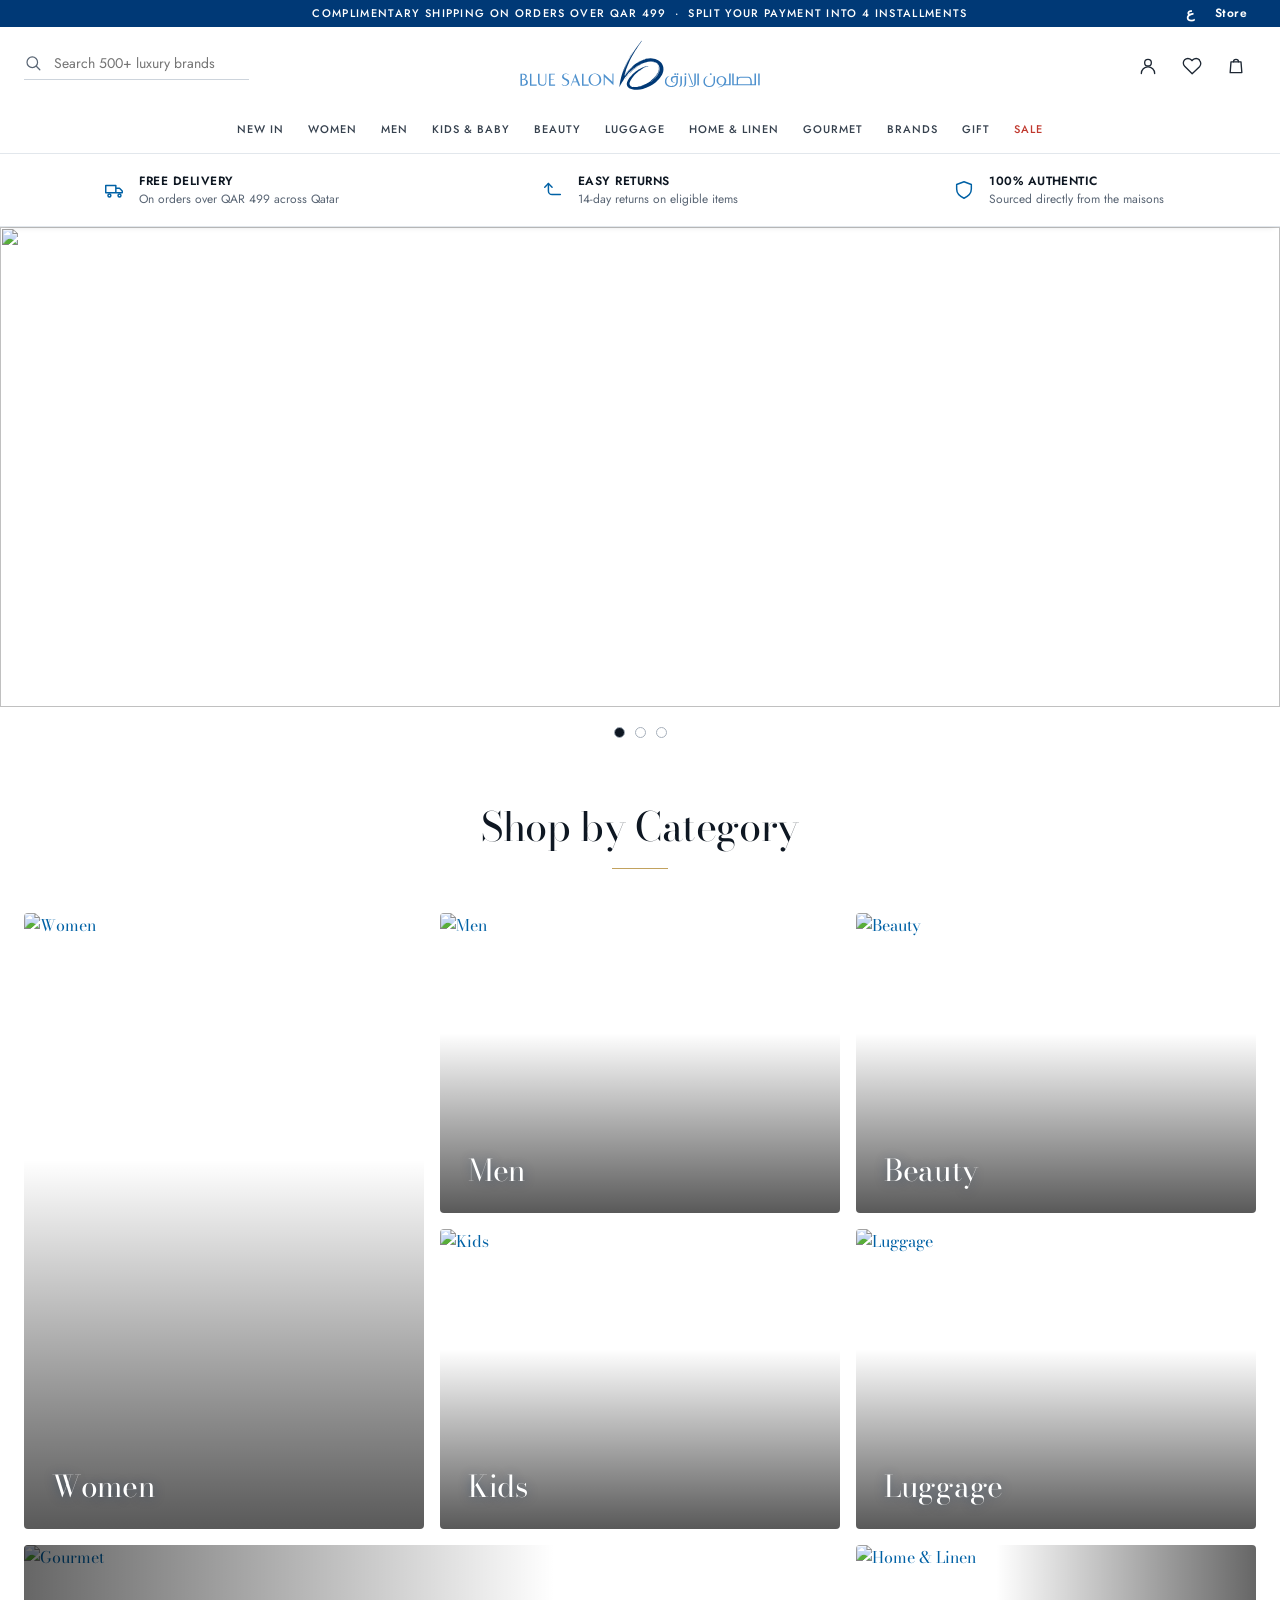
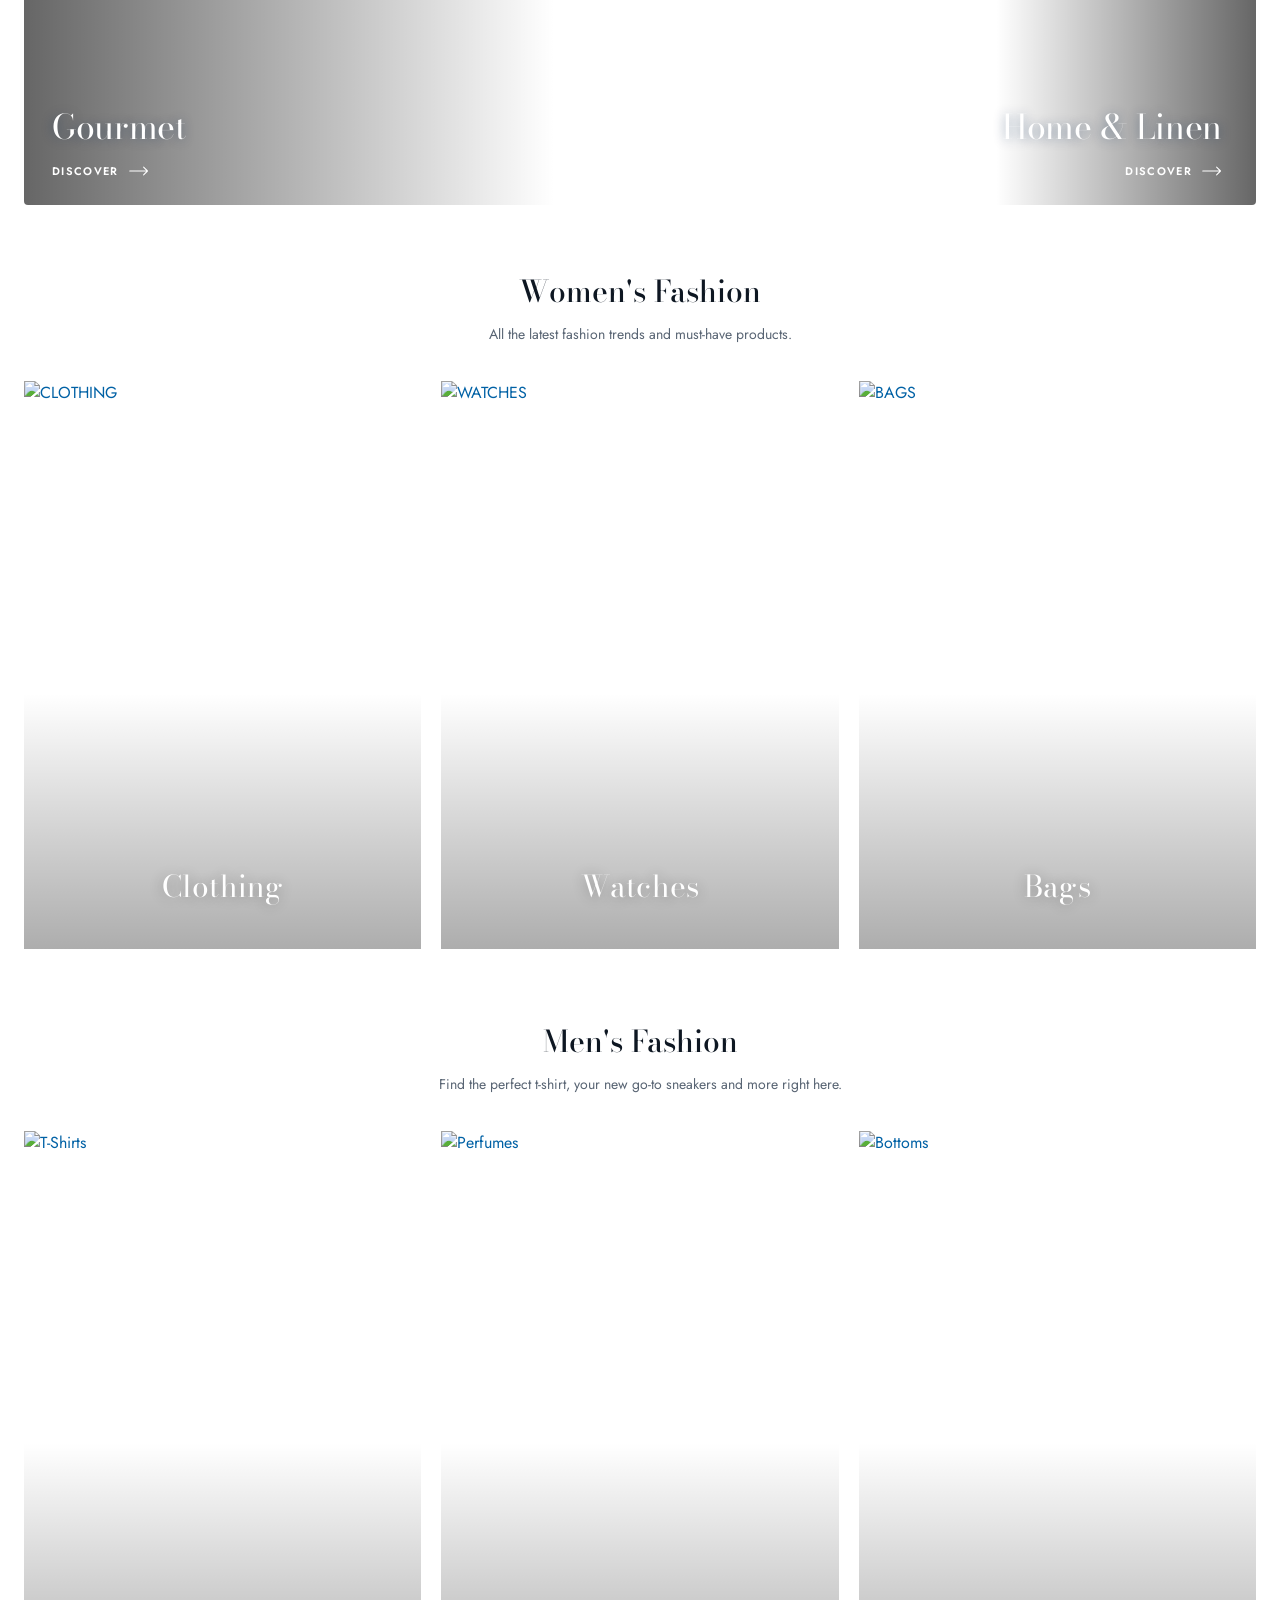
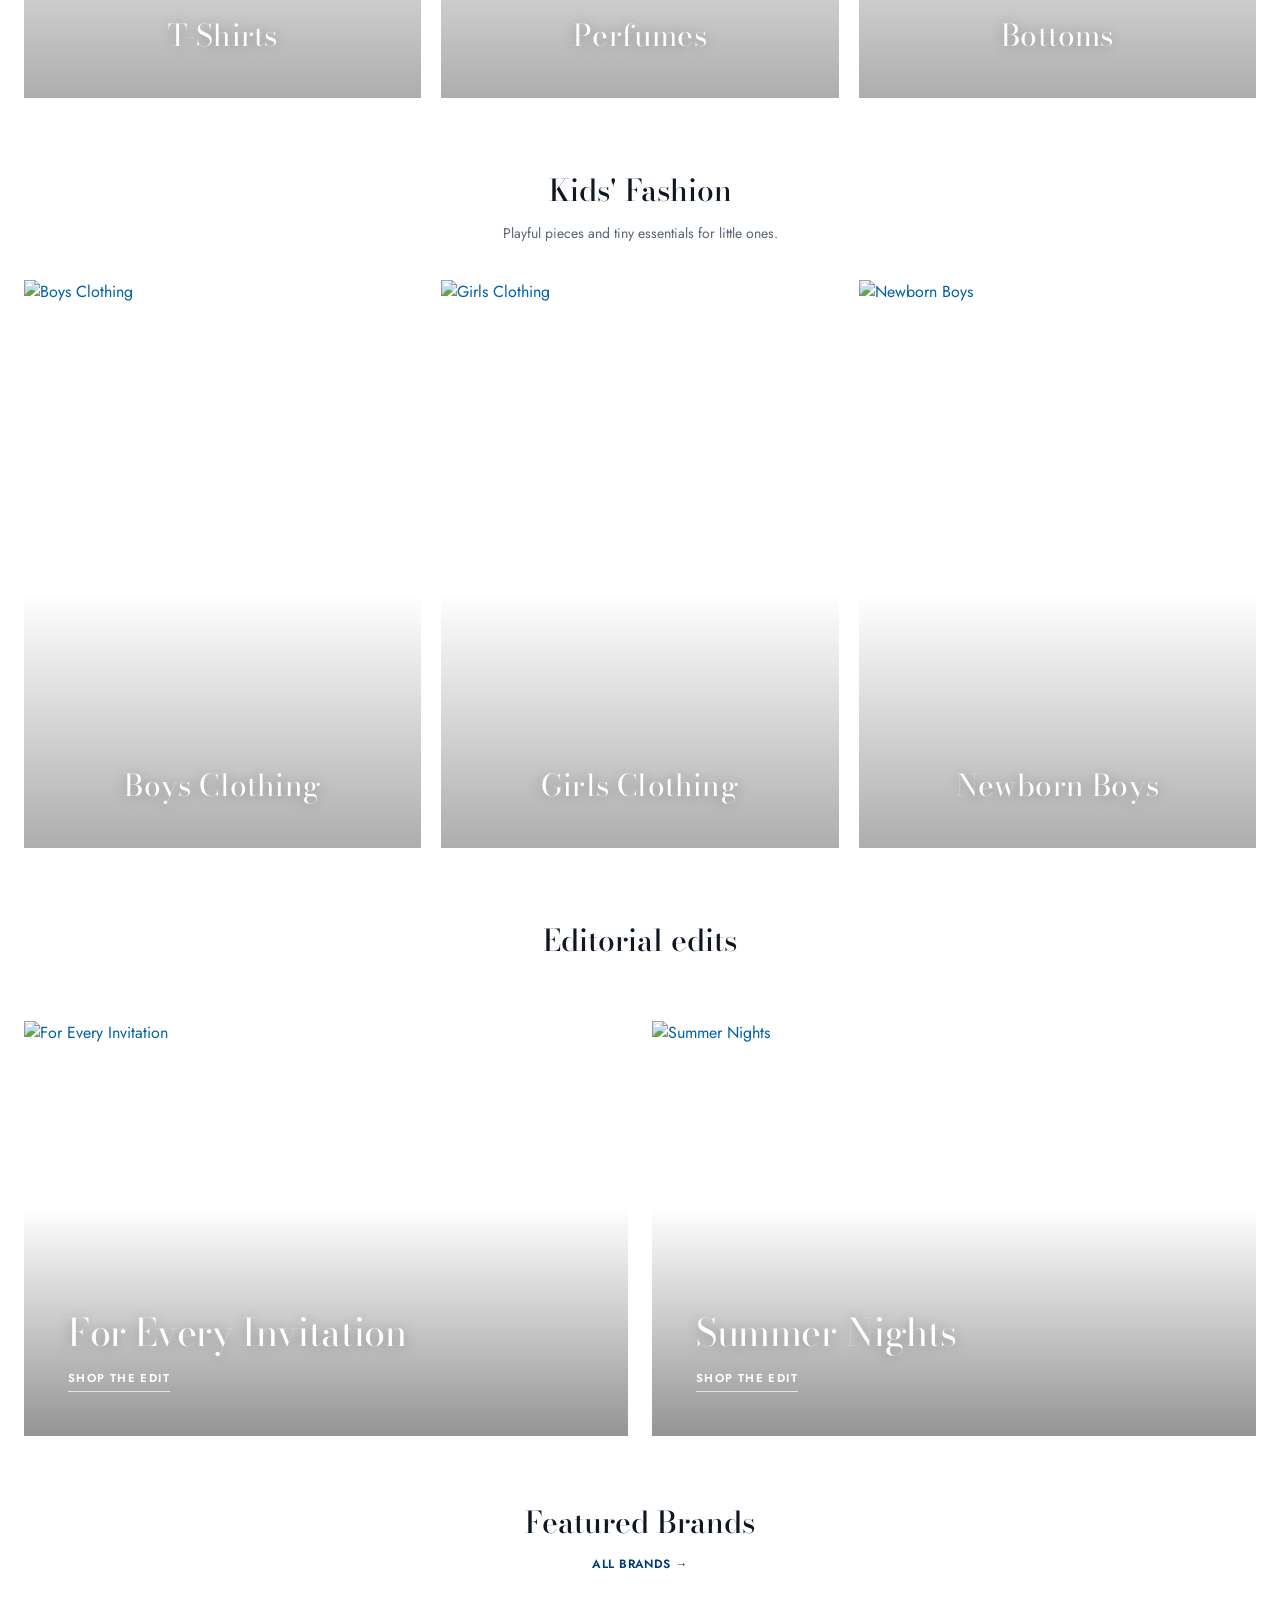
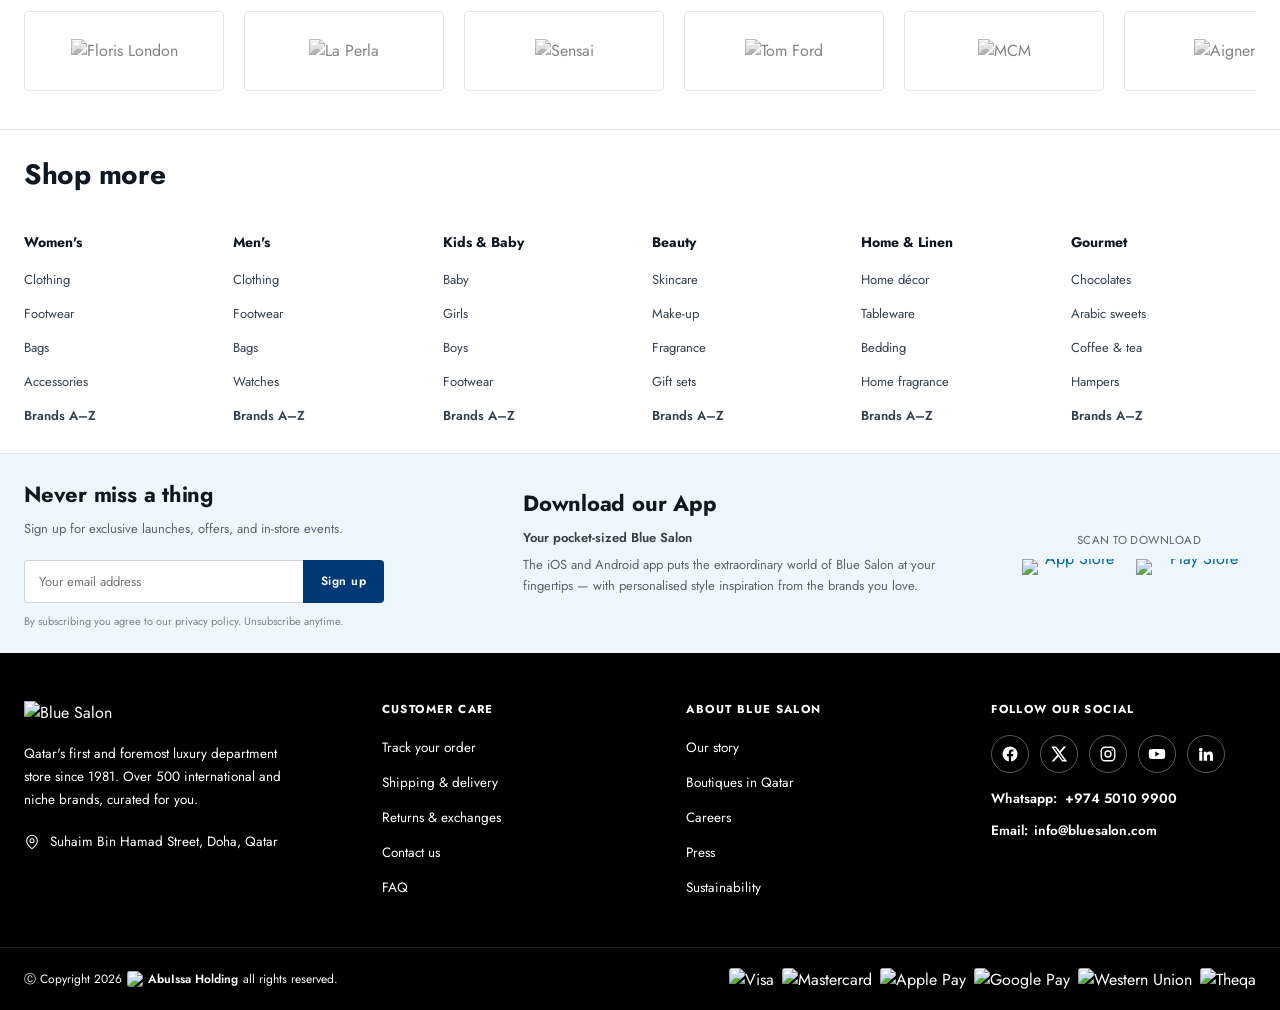
==== commit 8c1f513b: "Update women" ====
--- a/index.html
+++ b/index.html
@@ -70,8 +70,8 @@
     <div id="navZone">
       <nav class="bs-nav">
         <div class="bs-nav-inner" id="navInner">
-          <div class="bs-nav-item" data-menu="new">New In</div>
-          <div class="bs-nav-item" data-menu="women">Women</div>
+          <div class="bs-nav-item" data-menu="new" data-href="listing.html">New In</div>
+          <div class="bs-nav-item" data-menu="women" data-href="women.html">Women</div>
           <div class="bs-nav-item" data-menu="men">Men</div>
           <div class="bs-nav-item" data-menu="kids">Kids &amp; Baby</div>
           <div class="bs-nav-item" data-menu="beauty">Beauty</div>
@@ -164,7 +164,7 @@
         <div class="bs-shopcat-grid">
 
           <!-- Featured — Women -->
-          <a href="listing.html" class="bs-shopcat-card bs-shopcat-women">
+          <a href="women.html" class="bs-shopcat-card bs-shopcat-women">
             <img src="https://bluesalon-new-simple.vercel.app/assets/fashion-women.jpg" alt="Women" class="bs-shopcat-img" fetchpriority="high" loading="eager">
             <span class="bs-shopcat-caption">
               <span class="bs-display bs-shopcat-name">Women</span>
@@ -248,56 +248,56 @@
 
             <a href="https://www.bluesalon.com/collections/gown" class="women-collection-home-card">
               <div class="women-collection-home-image-wrapper">
-                <img src="//www.bluesalon.com/cdn/shop/files/New_Project_600x.jpg?v=1778078027" alt="CLOTHING" class="women-collection-home-image">
+                <img src="https://www.bluesalon.com/cdn/shop/files/New_Project_600x.jpg?v=1778078027" alt="CLOTHING" class="women-collection-home-image">
               </div>
               <div class="women-collection-home-title">Clothing</div>
             </a>
 
             <a href="/collections/womens-watches" class="women-collection-home-card">
               <div class="women-collection-home-image-wrapper">
-                <img src="//www.bluesalon.com/cdn/shop/files/BS_Watches_600x.jpg?v=1771492826" alt="WATCHES" class="women-collection-home-image">
+                <img src="https://www.bluesalon.com/cdn/shop/files/BS_Watches_600x.jpg?v=1771492826" alt="WATCHES" class="women-collection-home-image">
               </div>
               <div class="women-collection-home-title">Watches</div>
             </a>
 
             <a href="/collections/women-bags" class="women-collection-home-card">
               <div class="women-collection-home-image-wrapper">
-                <img src="//www.bluesalon.com/cdn/shop/files/New_Project_79_600x.jpg?v=1776689958" alt="BAGS" class="women-collection-home-image">
+                <img src="https://www.bluesalon.com/cdn/shop/files/New_Project_79_600x.jpg?v=1776689958" alt="BAGS" class="women-collection-home-image">
               </div>
               <div class="women-collection-home-title">Bags</div>
             </a>
 
             <a href="https://www.bluesalon.com/collections/beauty-niche-fragrances" class="women-collection-home-card">
               <div class="women-collection-home-image-wrapper">
-                <img src="//www.bluesalon.com/cdn/shop/files/Parfume_de_Marly_600x.jpg?v=1778160612" alt="PERFUMES" class="women-collection-home-image">
+                <img src="https://www.bluesalon.com/cdn/shop/files/Parfume_de_Marly_600x.jpg?v=1778160612" alt="PERFUMES" class="women-collection-home-image">
               </div>
               <div class="women-collection-home-title">Perfumes</div>
             </a>
 
             <a href="listing.html" class="women-collection-home-card">
               <div class="women-collection-home-image-wrapper">
-                <img src="//www.bluesalon.com/cdn/shop/files/New_Project_7_16aa4789-aee1-4741-a7c6-0f3fd30903b0_600x.jpg?v=1778151902" alt="FOOTWEAR" class="women-collection-home-image">
+                <img src="https://www.bluesalon.com/cdn/shop/files/New_Project_7_16aa4789-aee1-4741-a7c6-0f3fd30903b0_600x.jpg?v=1778151902" alt="FOOTWEAR" class="women-collection-home-image">
               </div>
               <div class="women-collection-home-title">Footwear</div>
             </a>
 
             <a href="https://www.bluesalon.com/collections/women-fashion-jewelry?active=" class="women-collection-home-card">
               <div class="women-collection-home-image-wrapper">
-                <img src="//www.bluesalon.com/cdn/shop/files/New_Project_1_5fe2ba48-9160-4650-b7ff-065ea291e2a6_600x.jpg?v=1778140218" alt="FASHION JEWELRY" class="women-collection-home-image">
+                <img src="https://www.bluesalon.com/cdn/shop/files/New_Project_1_5fe2ba48-9160-4650-b7ff-065ea291e2a6_600x.jpg?v=1778140218" alt="FASHION JEWELRY" class="women-collection-home-image">
               </div>
               <div class="women-collection-home-title">Fashion Jewellery</div>
             </a>
 
             <a href="https://www.bluesalon.com/collections/cosmetics-beauty" class="women-collection-home-card">
               <div class="women-collection-home-image-wrapper">
-                <img src="//www.bluesalon.com/cdn/shop/files/Guerlain_Make_up-Blue_Salon_600x.jpg?v=1778160088" alt="BEAUTY" class="women-collection-home-image">
+                <img src="https://www.bluesalon.com/cdn/shop/files/Guerlain_Make_up-Blue_Salon_600x.jpg?v=1778160088" alt="BEAUTY" class="women-collection-home-image">
               </div>
               <div class="women-collection-home-title">Beauty</div>
             </a>
 
             <a href="https://www.bluesalon.com/collections/lingerie" class="women-collection-home-card">
               <div class="women-collection-home-image-wrapper">
-                <img src="//www.bluesalon.com/cdn/shop/files/New_Project_6_e27b0143-e408-4c18-a241-834fabf6d437_600x.jpg?v=1778151636" alt="LINGERIE" class="women-collection-home-image">
+                <img src="https://www.bluesalon.com/cdn/shop/files/New_Project_6_e27b0143-e408-4c18-a241-834fabf6d437_600x.jpg?v=1778151636" alt="LINGERIE" class="women-collection-home-image">
               </div>
               <div class="women-collection-home-title">Lingerie</div>
             </a>
@@ -326,42 +326,42 @@
 
             <a href="/collections/mens-tops-t-shirts" class="men-collection-home-card">
               <div class="men-collection-home-image-wrapper">
-                <img src="//www.bluesalon.com/cdn/shop/files/Tshirt_600x.jpg?v=1771757883" alt="T-Shirts" class="men-collection-home-image">
+                <img src="https://www.bluesalon.com/cdn/shop/files/Tshirt_600x.jpg?v=1771757883" alt="T-Shirts" class="men-collection-home-image">
               </div>
               <div class="men-collection-home-title">T-Shirts</div>
             </a>
 
             <a href="https://www.bluesalon.com/collections/mens-perfumes" class="men-collection-home-card">
               <div class="men-collection-home-image-wrapper">
-                <img src="//www.bluesalon.com/cdn/shop/files/New_Project_8_7748af8b-f11e-4762-9b26-309fa3381940_600x.jpg?v=1778152597" alt="Perfumes" class="men-collection-home-image">
+                <img src="https://www.bluesalon.com/cdn/shop/files/New_Project_8_7748af8b-f11e-4762-9b26-309fa3381940_600x.jpg?v=1778152597" alt="Perfumes" class="men-collection-home-image">
               </div>
               <div class="men-collection-home-title">Perfumes</div>
             </a>
 
             <a href="https://www.bluesalon.com/collections/mens-trousers-shorts" class="men-collection-home-card">
               <div class="men-collection-home-image-wrapper">
-                <img src="//www.bluesalon.com/cdn/shop/files/Bottoms_600x.jpg?v=1771758080" alt="Bottoms" class="men-collection-home-image">
+                <img src="https://www.bluesalon.com/cdn/shop/files/Bottoms_600x.jpg?v=1771758080" alt="Bottoms" class="men-collection-home-image">
               </div>
               <div class="men-collection-home-title">Bottoms</div>
             </a>
 
             <a href="/collections/jackets" class="men-collection-home-card">
               <div class="men-collection-home-image-wrapper">
-                <img src="//www.bluesalon.com/cdn/shop/files/jackets_600x.jpg?v=1771758064" alt="Jackets" class="men-collection-home-image">
+                <img src="https://www.bluesalon.com/cdn/shop/files/jackets_600x.jpg?v=1771758064" alt="Jackets" class="men-collection-home-image">
               </div>
               <div class="men-collection-home-title">Jackets</div>
             </a>
 
             <a href="https://www.bluesalon.com/collections/mens-watches" class="men-collection-home-card">
               <div class="men-collection-home-image-wrapper">
-                <img src="//www.bluesalon.com/cdn/shop/files/New_Project_3_4d986f89-cdda-4581-9205-e8df028f8930_600x.jpg?v=1778140893" alt="Watches" class="men-collection-home-image">
+                <img src="https://www.bluesalon.com/cdn/shop/files/New_Project_3_4d986f89-cdda-4581-9205-e8df028f8930_600x.jpg?v=1778140893" alt="Watches" class="men-collection-home-image">
               </div>
               <div class="men-collection-home-title">Watches</div>
             </a>
 
             <a href="/collections/mens-footwear" class="men-collection-home-card">
               <div class="men-collection-home-image-wrapper">
-                <img src="//www.bluesalon.com/cdn/shop/files/Cole_Haan-_SHOES_600x.jpg?v=1771757631" alt="Footwear" class="men-collection-home-image">
+                <img src="https://www.bluesalon.com/cdn/shop/files/Cole_Haan-_SHOES_600x.jpg?v=1771757631" alt="Footwear" class="men-collection-home-image">
               </div>
               <div class="men-collection-home-title">Footwear</div>
             </a>
@@ -390,35 +390,35 @@
 
             <a href="/collections/boys-clothing" class="kids-collection-home-card">
               <div class="kids-collection-home-image-wrapper">
-                <img src="//www.bluesalon.com/cdn/shop/files/Boy_s_clothing_600x.jpg?v=1771912547" alt="Boys Clothing" class="kids-collection-home-image">
+                <img src="https://www.bluesalon.com/cdn/shop/files/Boy_s_clothing_600x.jpg?v=1771912547" alt="Boys Clothing" class="kids-collection-home-image">
               </div>
               <div class="kids-collection-home-title">Boys Clothing</div>
             </a>
 
             <a href="/collections/girls-clothing" class="kids-collection-home-card">
               <div class="kids-collection-home-image-wrapper">
-                <img src="//www.bluesalon.com/cdn/shop/files/Girl_s_clothing_600x.jpg?v=1771912756" alt="Girls Clothing" class="kids-collection-home-image">
+                <img src="https://www.bluesalon.com/cdn/shop/files/Girl_s_clothing_600x.jpg?v=1771912756" alt="Girls Clothing" class="kids-collection-home-image">
               </div>
               <div class="kids-collection-home-title">Girls Clothing</div>
             </a>
 
             <a href="https://www.bluesalon.com/collections/new-born-boy-0m-9m" class="kids-collection-home-card">
               <div class="kids-collection-home-image-wrapper">
-                <img src="//www.bluesalon.com/cdn/shop/files/New_Project_10_bc7e0bd2-1185-41c7-a02c-56d341757fa6_600x.jpg?v=1778154026" alt="Newborn Boys" class="kids-collection-home-image">
+                <img src="https://www.bluesalon.com/cdn/shop/files/New_Project_10_bc7e0bd2-1185-41c7-a02c-56d341757fa6_600x.jpg?v=1778154026" alt="Newborn Boys" class="kids-collection-home-image">
               </div>
               <div class="kids-collection-home-title">Newborn Boys</div>
             </a>
 
             <a href="https://www.bluesalon.com/collections/new-born-girl-0m-9m" class="kids-collection-home-card">
               <div class="kids-collection-home-image-wrapper">
-                <img src="//www.bluesalon.com/cdn/shop/files/New_Project_11_3c02abdb-e76c-4749-91df-bb654320bf6c_600x.jpg?v=1778154421" alt="Newborn Girls" class="kids-collection-home-image">
+                <img src="https://www.bluesalon.com/cdn/shop/files/New_Project_11_3c02abdb-e76c-4749-91df-bb654320bf6c_600x.jpg?v=1778154421" alt="Newborn Girls" class="kids-collection-home-image">
               </div>
               <div class="kids-collection-home-title">Newborn Girls</div>
             </a>
 
             <a href="https://www.bluesalon.com/collections/kids-footwear?uff_7tm9an_tags=Girls" class="kids-collection-home-card">
               <div class="kids-collection-home-image-wrapper">
-                <img src="//www.bluesalon.com/cdn/shop/files/Shoes_b0e1304c-d5c6-4c76-9b89-31c0d839a8d4_600x.jpg?v=1771913018" alt="Girls Footwear" class="kids-collection-home-image">
+                <img src="https://www.bluesalon.com/cdn/shop/files/Shoes_b0e1304c-d5c6-4c76-9b89-31c0d839a8d4_600x.jpg?v=1771913018" alt="Girls Footwear" class="kids-collection-home-image">
               </div>
               <div class="kids-collection-home-title">Girls Footwear</div>
             </a>
@@ -472,35 +472,35 @@
           <div class="brands-collection-home-grid" data-brands-slider="">
 
             <a title="Floris London" href="/collections/floris-london" class="brand-item">
-              <span class="brand-logo"><img src="//www.bluesalon.com/cdn/shop/files/floris_250x_a3e21544-7a23-4a0a-bc28-8e1734e3fd54_250x.avif?v=1771916867" alt="Floris London" loading="lazy"></span>
+              <span class="brand-logo"><img src="https://www.bluesalon.com/cdn/shop/files/floris_250x_a3e21544-7a23-4a0a-bc28-8e1734e3fd54_250x.avif?v=1771916867" alt="Floris London" loading="lazy"></span>
             </a>
 
             <a title="La Perla" href="/collections/la-perla" class="brand-item">
-              <span class="brand-logo"><img src="//www.bluesalon.com/cdn/shop/files/la-perla_250x_fb3e3d61-b391-436c-8b52-e1792a457f80_250x.avif?v=1771916867" alt="La Perla" loading="lazy"></span>
+              <span class="brand-logo"><img src="https://www.bluesalon.com/cdn/shop/files/la-perla_250x_fb3e3d61-b391-436c-8b52-e1792a457f80_250x.avif?v=1771916867" alt="La Perla" loading="lazy"></span>
             </a>
 
             <a title="Sensai" href="/collections/sensai" class="brand-item">
-              <span class="brand-logo"><img src="//www.bluesalon.com/cdn/shop/files/Untitled-2_250x_db6c3e68-8632-4d58-83fa-78317400f90c_250x.avif?v=1771916863" alt="Sensai" loading="lazy"></span>
+              <span class="brand-logo"><img src="https://www.bluesalon.com/cdn/shop/files/Untitled-2_250x_db6c3e68-8632-4d58-83fa-78317400f90c_250x.avif?v=1771916863" alt="Sensai" loading="lazy"></span>
             </a>
 
             <a title="Tom Ford" href="/collections/tom-ford" class="brand-item">
-              <span class="brand-logo"><img src="//www.bluesalon.com/cdn/shop/files/tomford_250x_5d1e944a-5c1b-4604-b294-ab9ff1bb8351_250x.avif?v=1771402650" alt="Tom Ford" loading="lazy"></span>
+              <span class="brand-logo"><img src="https://www.bluesalon.com/cdn/shop/files/tomford_250x_5d1e944a-5c1b-4604-b294-ab9ff1bb8351_250x.avif?v=1771402650" alt="Tom Ford" loading="lazy"></span>
             </a>
 
             <a title="MCM" href="/collections/mcm" class="brand-item">
-              <span class="brand-logo"><img src="//www.bluesalon.com/cdn/shop/files/mcm_logo_250x_1_250x.avif?v=1771916863" alt="MCM" loading="lazy"></span>
+              <span class="brand-logo"><img src="https://www.bluesalon.com/cdn/shop/files/mcm_logo_250x_1_250x.avif?v=1771916863" alt="MCM" loading="lazy"></span>
             </a>
 
             <a title="Aigner" href="/collections/aigner" class="brand-item">
-              <span class="brand-logo"><img src="//www.bluesalon.com/cdn/shop/files/aigner_250x_65346155-e057-4adb-aae5-ddc4a61f9a72_250x.webp?v=1771916863" alt="Aigner" loading="lazy"></span>
+              <span class="brand-logo"><img src="https://www.bluesalon.com/cdn/shop/files/aigner_250x_65346155-e057-4adb-aae5-ddc4a61f9a72_250x.webp?v=1771916863" alt="Aigner" loading="lazy"></span>
             </a>
 
             <a title="Creed" href="/collections/creed" class="brand-item">
-              <span class="brand-logo"><img src="//www.bluesalon.com/cdn/shop/files/creed_250x_868053a3-0460-4a8d-9f00-9b2df02d3474_250x.avif?v=1771916863" alt="Creed" loading="lazy"></span>
+              <span class="brand-logo"><img src="https://www.bluesalon.com/cdn/shop/files/creed_250x_868053a3-0460-4a8d-9f00-9b2df02d3474_250x.avif?v=1771916863" alt="Creed" loading="lazy"></span>
             </a>
 
             <a title="Swarovski" href="/collections/swarovski" class="brand-item">
-              <span class="brand-logo"><img src="//www.bluesalon.com/cdn/shop/files/swarovski_250x_8ae97c0e-56d0-4cfb-b2e2-70120be6819e_250x.avif?v=1771916863" alt="Swarovski" loading="lazy"></span>
+              <span class="brand-logo"><img src="https://www.bluesalon.com/cdn/shop/files/swarovski_250x_8ae97c0e-56d0-4cfb-b2e2-70120be6819e_250x.avif?v=1771916863" alt="Swarovski" loading="lazy"></span>
             </a>
 
           </div>
@@ -595,11 +595,11 @@
             </a>
             all rights reserved.</span>
           <ul class="payment-methods">
-            <li><img src="//www.bluesalon.com/cdn/shop/files/Visa_Inverted_x32_5700ab8c-cb49-4355-83c3-4d1146a8076c_x32.png?v=1644226717" alt="Visa" loading="lazy"></li>
-            <li><img src="//www.bluesalon.com/cdn/shop/files/mastercard-logo-design-history-1979_x32.jpg?v=1644232735" alt="Mastercard" loading="lazy"></li>
-            <li><img src="//www.bluesalon.com/cdn/shop/files/Group_1_x32.jpg?v=1660140162" alt="Apple Pay" loading="lazy"></li>
-            <li><img src="//www.bluesalon.com/cdn/shop/files/21Google_Pay9bc22ee1-7e10-4d6f-b0ec-57672824e23d_x32_1_x32.png?v=1709793011" alt="Google Pay" loading="lazy"></li>
-            <li><img src="//www.bluesalon.com/cdn/shop/files/unnamed_1_x32.webp?v=1776589537" alt="Western Union" loading="lazy"></li>
+            <li><img src="https://www.bluesalon.com/cdn/shop/files/Visa_Inverted_x32_5700ab8c-cb49-4355-83c3-4d1146a8076c_x32.png?v=1644226717" alt="Visa" loading="lazy"></li>
+            <li><img src="https://www.bluesalon.com/cdn/shop/files/mastercard-logo-design-history-1979_x32.jpg?v=1644232735" alt="Mastercard" loading="lazy"></li>
+            <li><img src="https://www.bluesalon.com/cdn/shop/files/Group_1_x32.jpg?v=1660140162" alt="Apple Pay" loading="lazy"></li>
+            <li><img src="https://www.bluesalon.com/cdn/shop/files/21Google_Pay9bc22ee1-7e10-4d6f-b0ec-57672824e23d_x32_1_x32.png?v=1709793011" alt="Google Pay" loading="lazy"></li>
+            <li><img src="https://www.bluesalon.com/cdn/shop/files/unnamed_1_x32.webp?v=1776589537" alt="Western Union" loading="lazy"></li>
             <li><img src="https://colehaan.qa/cdn/shop/files/Theqa-01.svg?v=1726476176&width=540" alt="Theqa" loading="lazy"></li>
           </ul>
         </div>
--- a/app.css
+++ b/app.css
@@ -46,6 +46,28 @@
 }
 
 html, body { margin: 0; background: var(--paper); }
+
+/* ── Toast — shared transient notification (wishlist, etc.) ─── */
+.bs-toast {
+  position: fixed;
+  left: 50%;
+  bottom: 28px;
+  z-index: var(--z-toast);
+  transform: translate(-50%, 12px);
+  padding: 12px 22px;
+  background: var(--ink-900);
+  color: #fff;
+  font-family: var(--font-sans);
+  font-size: 13px;
+  font-weight: var(--fw-medium);
+  border-radius: var(--radius-pill);
+  box-shadow: var(--shadow-lg);
+  opacity: 0;
+  pointer-events: none;
+  transition: opacity var(--dur-base) var(--ease-standard),
+              transform var(--dur-base) var(--ease-standard);
+}
+.bs-toast.is-in { opacity: 1; transform: translate(-50%, 0); }
 
 /* ── Header shell ─────────────────────────────────────────── */
 .bs-header {
@@ -318,7 +340,7 @@
 .bs-btn-gold:hover { background: var(--gold-600); }
 
 /* ── Nav bar + mega menu ──────────────────────────────────── */
-.bs-nav-root { font-family: 'League Spartan', sans-serif; }
+.bs-nav-root { font-family: 'Jost', sans-serif; }
 
 .bs-nav-root .bs-nav { background: var(--paper); }
 .bs-nav-root .bs-nav-inner { display: flex; align-items: stretch; justify-content: center; padding: 0 24px; max-width: var(--container-max); margin: 0 auto; position: relative; border-bottom: 1px solid var(--border-subtle); }
@@ -558,7 +580,7 @@
   color: #fff;
 }
 .bs-shopcat-name {
-  font-family: var(--font-display); /* Qatar */
+  font-family: var(--font-display);
   font-weight: var(--fw-light);
   font-size: 30px;
   color: #fff;
@@ -1243,7 +1265,7 @@
   background: none;
   border: 0;
   cursor: pointer;
-  font-family: 'League Spartan', sans-serif;
+  font-family: 'Jost', sans-serif;
   font-size: 14px;
   font-weight: 500;
   letter-spacing: 1px;
@@ -1278,6 +1300,198 @@
 .bs-drawer .bs-col h4.sub { margin-top: 14px; }
 .bs-drawer .bs-az { grid-template-columns: repeat(5, 1fr); }
 .bs-drawer .bs-edit { display: none; } /* drop promo cards in the compact drawer */
+
+/* ── Mini-bag dropdown — pops out of the header bag icon ────────
+   Not an edge-anchored drawer: app.js positions it (top/right) to
+   sit just under whichever bag icon was clicked, so it visually
+   drops out of the icon itself on every page and breakpoint. The
+   scrim is invisible — it only exists to catch outside clicks. */
+.bs-cartdrw-scrim {
+  position: fixed;
+  inset: 0;
+  z-index: 400;
+  background: transparent;
+}
+.bs-cartdrw-scrim[hidden] { display: none; }
+
+/* Pointer diamond — visually ties the dropdown back to the icon that
+   opened it. Sits above the drawer (z-index) and straddles its top
+   edge, so its lower half blends into whichever CTA button (View
+   Cart/white or Checkout/black) happens to be under the icon. */
+.bs-cartdrw-arrow {
+  position: fixed;
+  z-index: 501;
+  width: 14px;
+  height: 14px;
+  background: var(--ink-900);
+  transform: rotate(45deg) scale(0.9);
+  opacity: 0;
+  pointer-events: none;
+  transition: opacity var(--dur-base, .22s) var(--ease-standard, ease);
+}
+.bs-cartdrw-arrow.is-open { opacity: 1; }
+.bs-cartdrw-arrow[hidden] { display: none; }
+
+.bs-cartdrw {
+  position: fixed;
+  z-index: 500;
+  width: min(92vw, 380px);
+  max-height: min(80vh, 640px);
+  background: var(--paper);
+  border-radius: 16px;
+  display: flex;
+  flex-direction: column;
+  transform-origin: top right;
+  transform: scale(0.96) translateY(-6px);
+  opacity: 0;
+  pointer-events: none;
+  transition: opacity var(--dur-base, .22s) var(--ease-standard, ease),
+              transform var(--dur-base, .22s) var(--ease-standard, ease);
+  box-shadow: var(--shadow-lg);
+  overflow: hidden;
+}
+.bs-cartdrw.is-open { opacity: 1; transform: scale(1) translateY(0); pointer-events: auto; }
+.bs-cartdrw[hidden] { display: none; }
+[dir="rtl"] .bs-cartdrw { transform-origin: top left; }
+
+/* View Cart + Checkout — pinned at the very top of the card, not the
+   bottom. Both point at cart.html for now (no separate checkout flow
+   exists in this prototype yet), but stay visually distinct so the
+   pair reads like the usual "review" vs "pay" mini-cart actions. */
+.bs-cartdrw-ctas { flex: none; display: flex; }
+.bs-cartdrw-viewcart,
+.bs-cartdrw-checkout {
+  flex: 1;
+  text-align: center;
+  padding: 16px 12px;
+  font-family: var(--font-sans);
+  font-size: 12px;
+  font-weight: var(--fw-semibold);
+  letter-spacing: var(--ls-wider);
+  text-transform: uppercase;
+  transition: background var(--dur-base) var(--ease-standard), color var(--dur-base) var(--ease-standard);
+}
+.bs-cartdrw-viewcart {
+  color: var(--ink-900);
+  background: #fff;
+  border-bottom: 1px solid var(--border-subtle);
+  border-inline-end: 1px solid var(--border-subtle);
+}
+.bs-cartdrw-viewcart:hover { background: var(--surface-hover); text-decoration: none; }
+.bs-cartdrw-checkout { color: #fff; background: var(--ink-900); }
+.bs-cartdrw-checkout:hover { background: var(--color-primary); text-decoration: none; }
+
+.bs-cartdrw-head {
+  flex: none;
+  display: flex;
+  align-items: center;
+  justify-content: space-between;
+  padding: 16px 20px;
+  border-bottom: 1px solid var(--border-subtle);
+  font-family: var(--font-sans);
+  font-size: 13px;
+  font-weight: var(--fw-semibold);
+  letter-spacing: 0.06em;
+  text-transform: uppercase;
+  color: var(--ink-900);
+}
+.bs-cartdrw-close { background: none; border: 0; color: var(--ink-800); cursor: pointer; padding: 4px; }
+.bs-cartdrw-close:hover { color: var(--color-primary); }
+
+.bs-cartdrw-body { flex: 1; overflow-y: auto; -webkit-overflow-scrolling: touch; }
+.bs-cartdrw-empty { padding: 48px 20px; text-align: center; font-size: 13.5px; color: var(--text-muted); }
+
+.bs-cartdrw-items { list-style: none; margin: 0; padding: 0 20px; }
+.bs-cartdrw-item { display: flex; gap: 14px; padding: 18px 0; border-bottom: 1px solid var(--border-subtle); }
+.bs-cartdrw-item:last-child { border-bottom: 0; }
+.bs-cartdrw-img { flex: none; width: 66px; height: 82px; object-fit: cover; background: var(--surface-sunken); }
+.bs-cartdrw-info { flex: 1; min-width: 0; display: flex; flex-direction: column; gap: 4px; font-family: var(--font-sans); }
+
+.bs-cartdrw-toprow { display: flex; align-items: baseline; justify-content: space-between; gap: 10px; }
+.bs-cartdrw-brand { font-size: 11.5px; font-weight: var(--fw-bold); letter-spacing: 0.07em; text-transform: uppercase; color: var(--ink-900); }
+.bs-cartdrw-remove {
+  flex: none;
+  background: none;
+  border: 0;
+  padding: 0;
+  font-size: 11px;
+  color: var(--text-muted);
+  text-decoration: underline;
+  text-underline-offset: 2px;
+  cursor: pointer;
+}
+.bs-cartdrw-remove:hover { color: var(--sale); }
+
+.bs-cartdrw-name {
+  font-size: 13px;
+  line-height: 1.35;
+  color: var(--ink-800);
+  display: -webkit-box;
+  -webkit-line-clamp: 2;
+  -webkit-box-orient: vertical;
+  overflow: hidden;
+}
+.bs-cartdrw-unitprice { font-size: 13px; font-weight: var(--fw-medium); color: var(--ink-900); }
+
+.bs-cartdrw-field { display: flex; align-items: center; justify-content: space-between; gap: 10px; margin-top: 2px; font-size: 12px; color: var(--text-muted); }
+.bs-cartdrw-field b { font-weight: var(--fw-medium); color: var(--ink-900); }
+
+/* Colour chip — actual swatch (hex or the variant's own photo) rather
+   than printing the colour's name. */
+.bs-cartdrw-swatch {
+  flex: none;
+  width: 22px;
+  height: 14px;
+  border-radius: 3px;
+  border: 1px solid rgba(14, 23, 34, 0.12);
+  background-clip: padding-box;
+}
+.bs-cartdrw-swatch.has-img { width: 22px; height: 26px; border-radius: 2px; background-size: cover; background-position: center; background-color: var(--surface-sunken); }
+
+.bs-cartdrw-qty { display: inline-flex; align-items: center; gap: 8px; }
+.bs-cartdrw-qty button {
+  width: 22px;
+  height: 22px;
+  display: inline-flex;
+  align-items: center;
+  justify-content: center;
+  border: 1px solid var(--border-default);
+  background: #fff;
+  border-radius: 3px;
+  font-size: 13px;
+  line-height: 1;
+  color: var(--ink-800);
+  cursor: pointer;
+}
+.bs-cartdrw-qty button:hover:not(:disabled) { background: var(--surface-hover); }
+.bs-cartdrw-qty button:disabled { opacity: 0.4; cursor: not-allowed; }
+.bs-cartdrw-qty-val { min-width: 16px; text-align: center; font-size: 12px; font-weight: var(--fw-medium); color: var(--ink-900); }
+
+.bs-cartdrw-foot { flex: none; padding: 16px 20px 20px; border-top: 1px solid var(--border-subtle); font-family: var(--font-sans); }
+.bs-cartdrw-row { display: flex; justify-content: space-between; padding: 3px 0; font-size: 13px; color: var(--ink-900); }
+.bs-cartdrw-row-muted { color: var(--text-muted); font-size: 12px; }
+.bs-cartdrw-div { border: 0; border-top: 1px solid var(--border-subtle); margin: 10px 0; }
+.bs-cartdrw-total { font-weight: var(--fw-semibold); font-size: 14px; }
+.bs-cartdrw-loyalty { display: flex; align-items: center; gap: 10px; margin: 12px 0 0; font-size: 11.5px; color: var(--text-muted); }
+.bs-cartdrw-loyalty b { color: var(--ink-900); font-weight: var(--fw-semibold); }
+
+/* Mozoon badge — same treatment as the product page's loyalty banner */
+.bs-cartdrw-loyalty-badge {
+  flex: none;
+  display: flex;
+  flex-direction: column;
+  align-items: center;
+  justify-content: center;
+  gap: 1px;
+  min-width: 44px;
+  padding: 5px 8px;
+  color: #fff;
+  background: var(--ink-900);
+  border-radius: var(--radius-sm);
+  line-height: 1;
+}
+.bs-cartdrw-loyalty-ar { font-size: 10px; opacity: 0.85; }
+.bs-cartdrw-loyalty-en { font-size: 5px; font-weight: var(--fw-medium); letter-spacing: 0.22em; text-indent: 0.22em; }
 
 /* ════════════════════════════════════════════════════════════
    RESPONSIVE — header, hero, services and footer.
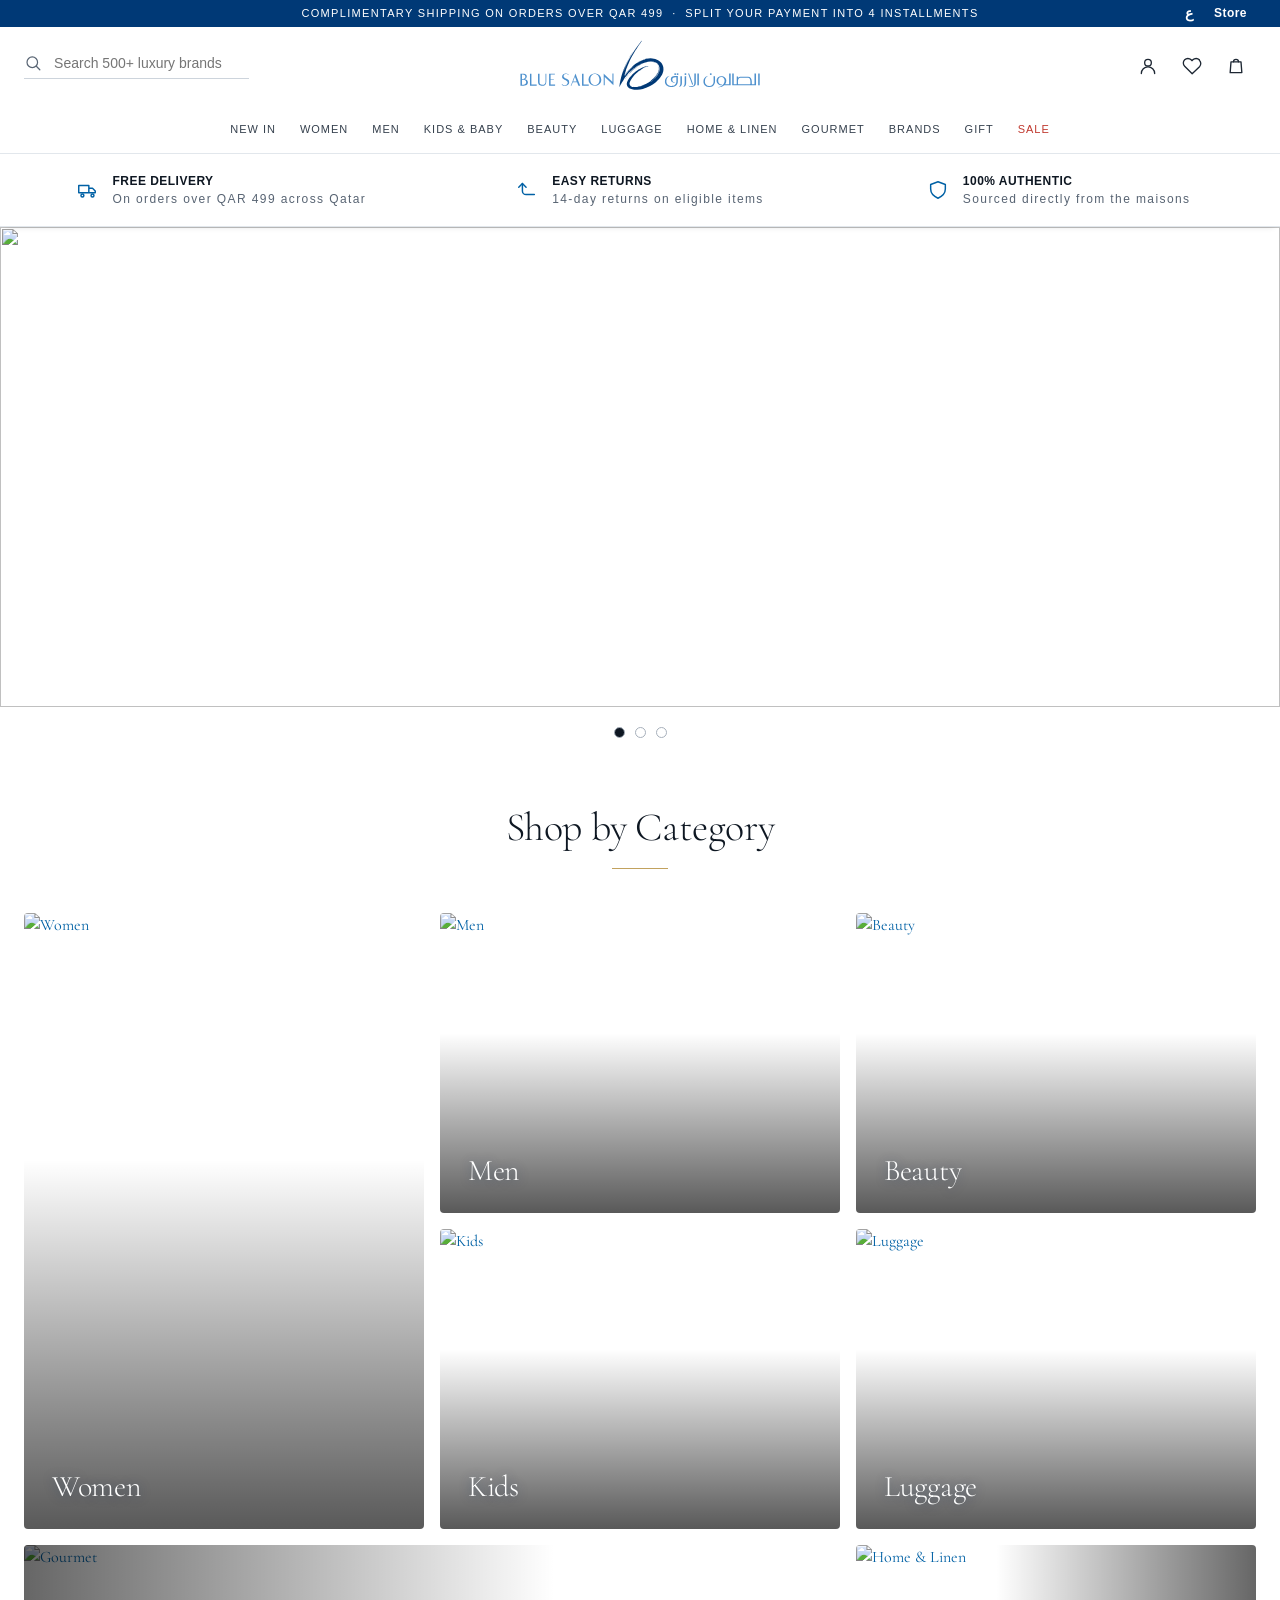
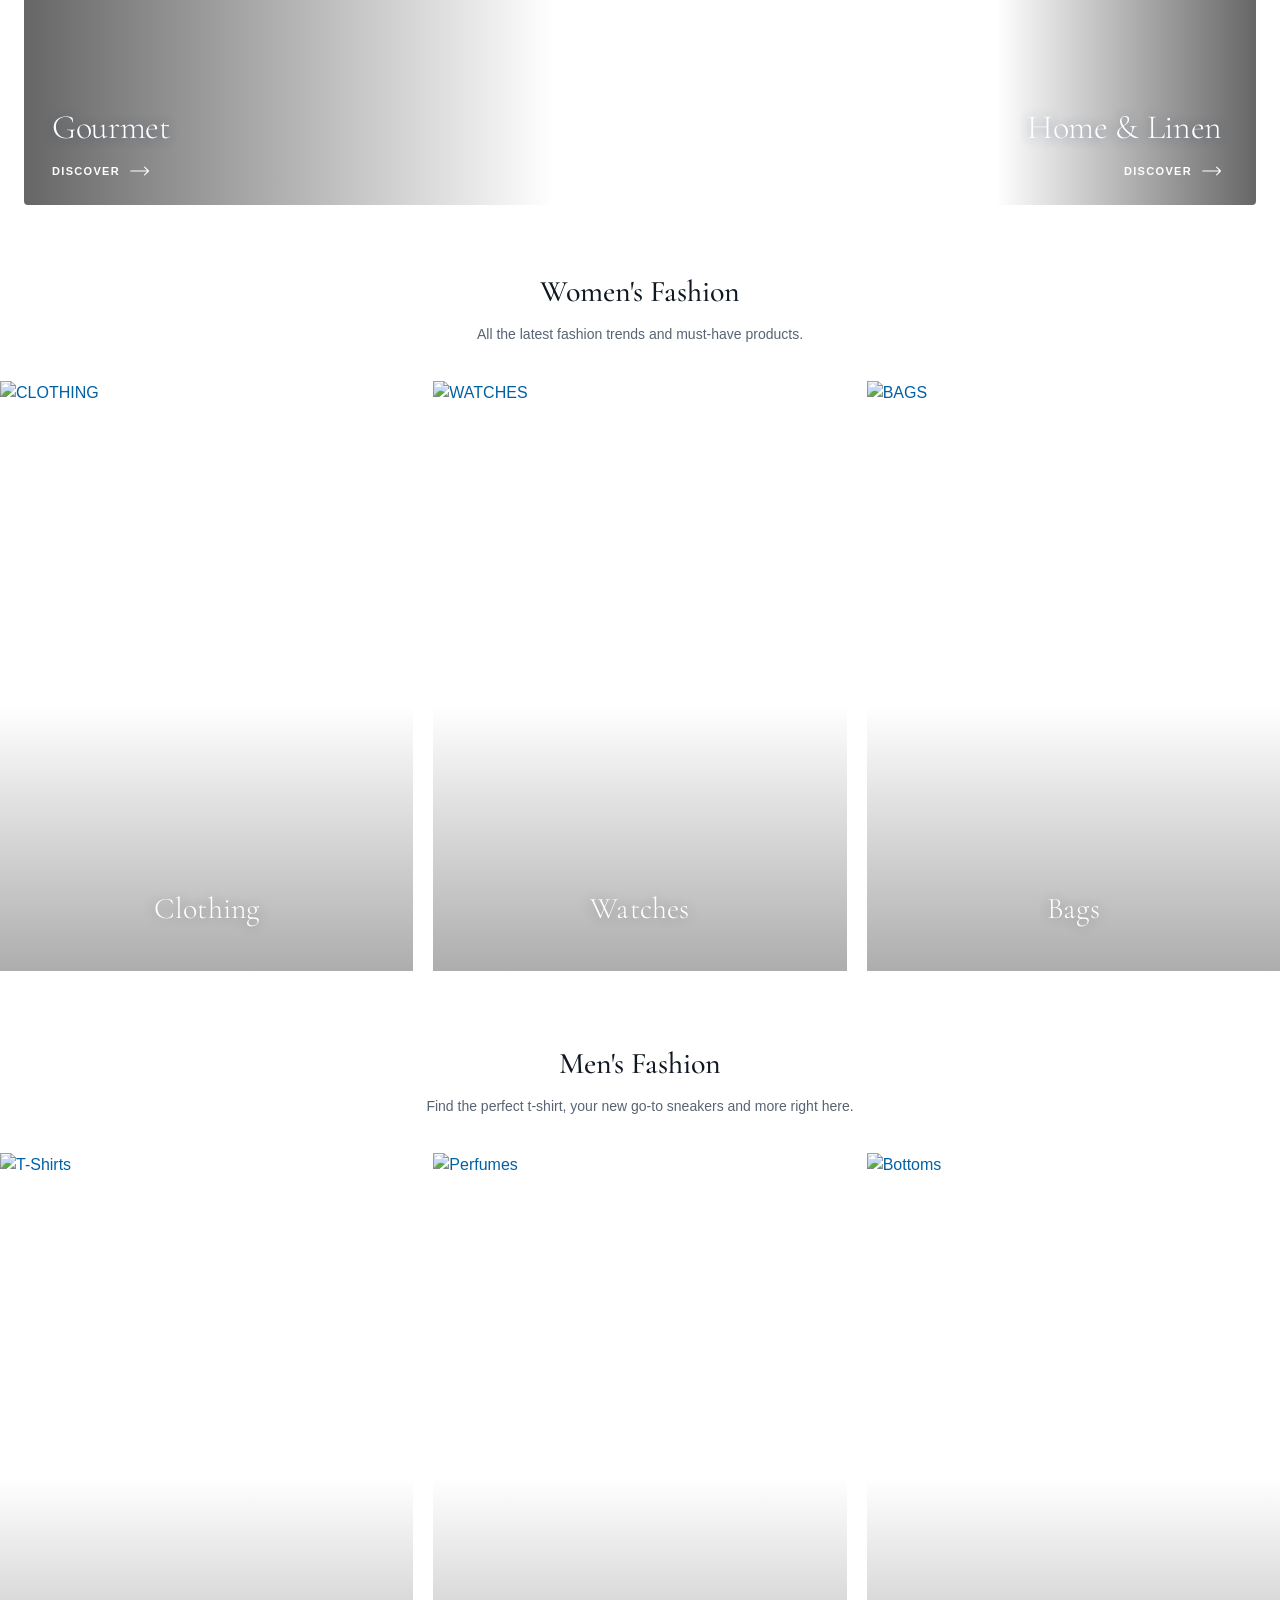
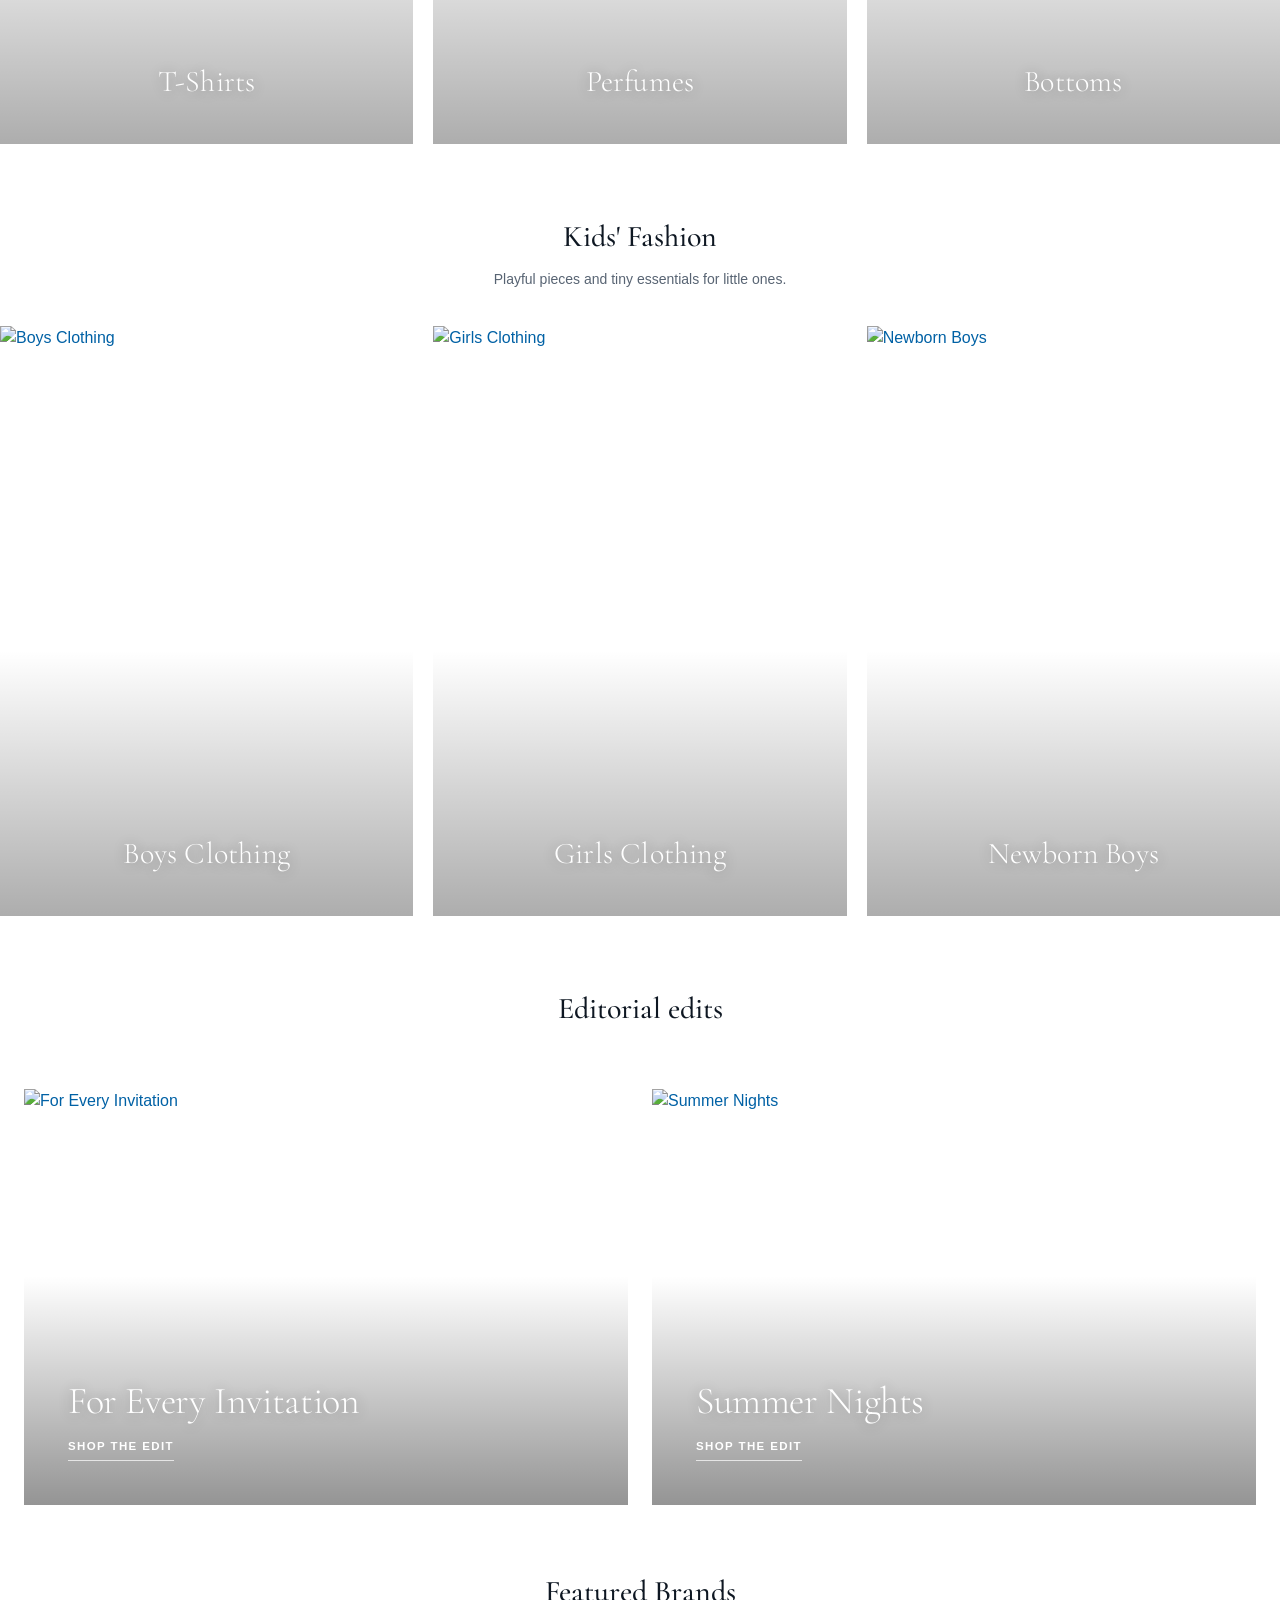
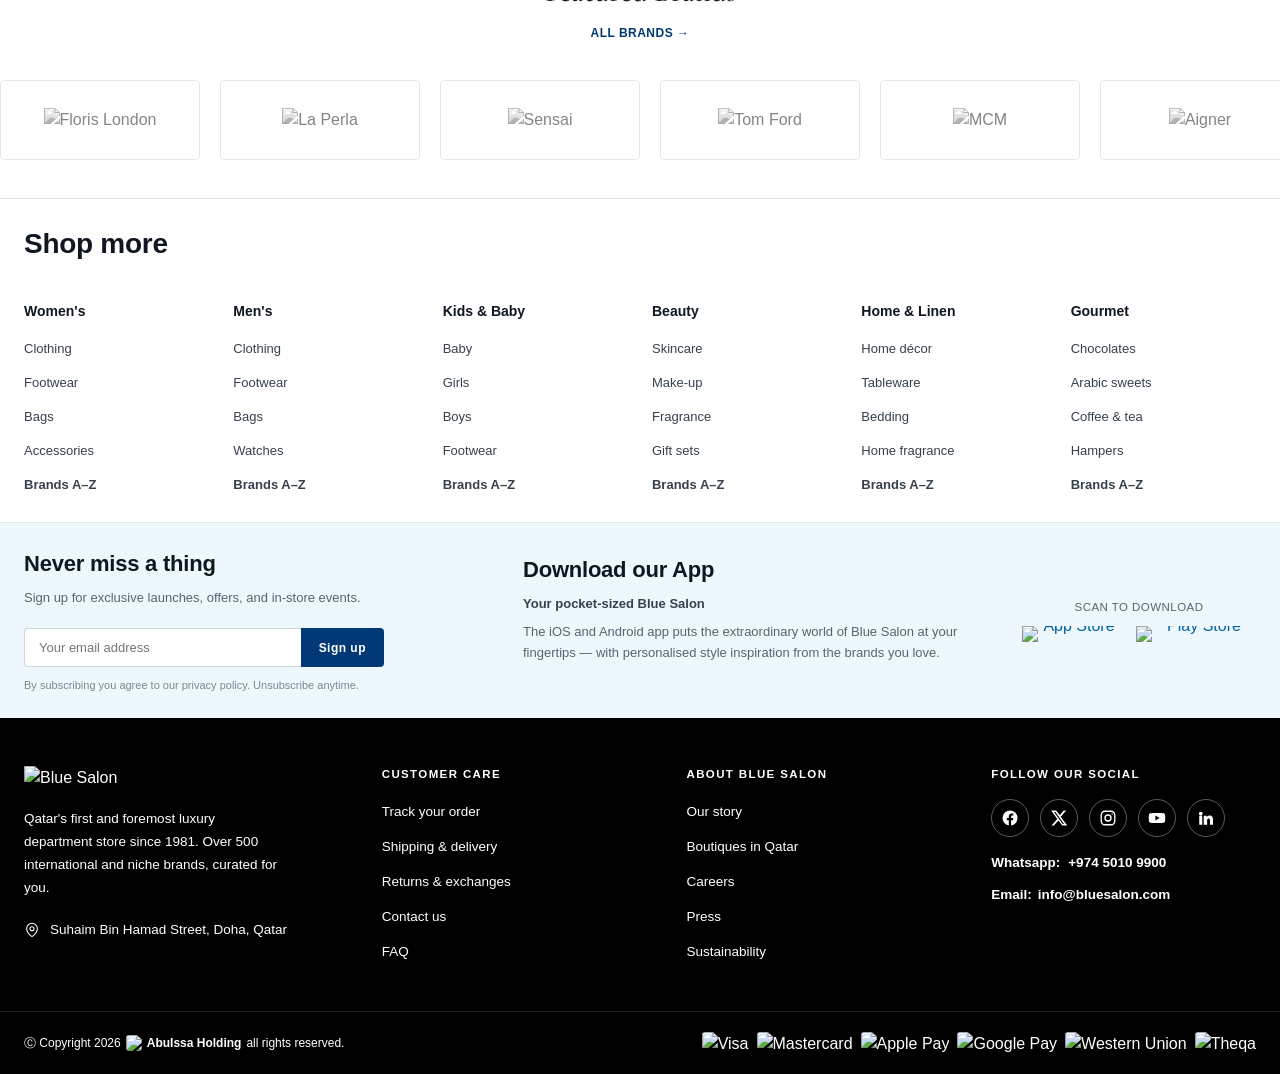
==== commit bc0e130a: "Update: men page" ====
--- a/index.html
+++ b/index.html
@@ -72,7 +72,7 @@
         <div class="bs-nav-inner" id="navInner">
           <div class="bs-nav-item" data-menu="new" data-href="listing.html">New In</div>
           <div class="bs-nav-item" data-menu="women" data-href="women.html">Women</div>
-          <div class="bs-nav-item" data-menu="men">Men</div>
+          <div class="bs-nav-item" data-menu="men" data-href="men.html">Men</div>
           <div class="bs-nav-item" data-menu="kids">Kids &amp; Baby</div>
           <div class="bs-nav-item" data-menu="beauty">Beauty</div>
           <div class="bs-nav-item" data-menu="luggage">Luggage</div>
@@ -172,7 +172,7 @@
           </a>
 
           <!-- Men -->
-          <a href="/pages/men" class="bs-shopcat-card bs-shopcat-men">
+          <a href="men.html" class="bs-shopcat-card bs-shopcat-men">
             <img src="https://bluesalon-new-simple.vercel.app/assets/fashion-belt.jpg" alt="Men" class="bs-shopcat-img" loading="lazy">
             <span class="bs-shopcat-caption">
               <span class="bs-display bs-shopcat-name">Men</span>
--- a/app.css
+++ b/app.css
@@ -340,7 +340,7 @@
 .bs-btn-gold:hover { background: var(--gold-600); }
 
 /* ── Nav bar + mega menu ──────────────────────────────────── */
-.bs-nav-root { font-family: 'Jost', sans-serif; }
+.bs-nav-root { font-family: 'Helvetica Neue', sans-serif; letter-spacing: 1.4px !important; }
 
 .bs-nav-root .bs-nav { background: var(--paper); }
 .bs-nav-root .bs-nav-inner { display: flex; align-items: stretch; justify-content: center; padding: 0 24px; max-width: var(--container-max); margin: 0 auto; position: relative; border-bottom: 1px solid var(--border-subtle); }
@@ -648,7 +648,7 @@
 .cat-fashion-inner {
   max-width: var(--container-max);
   margin: 0 auto;
-  padding: 0 24px;
+  /* padding: 0 24px; */
 }
 .cat-fashion-head { text-align: center; margin-bottom: 34px; }
 .cat-fashion-title {
@@ -1265,7 +1265,8 @@
   background: none;
   border: 0;
   cursor: pointer;
-  font-family: 'Jost', sans-serif;
+  font-family: 'Helvetica Neue', sans-serif;
+  letter-spacing: 1.4px !important;
   font-size: 14px;
   font-weight: 500;
   letter-spacing: 1px;
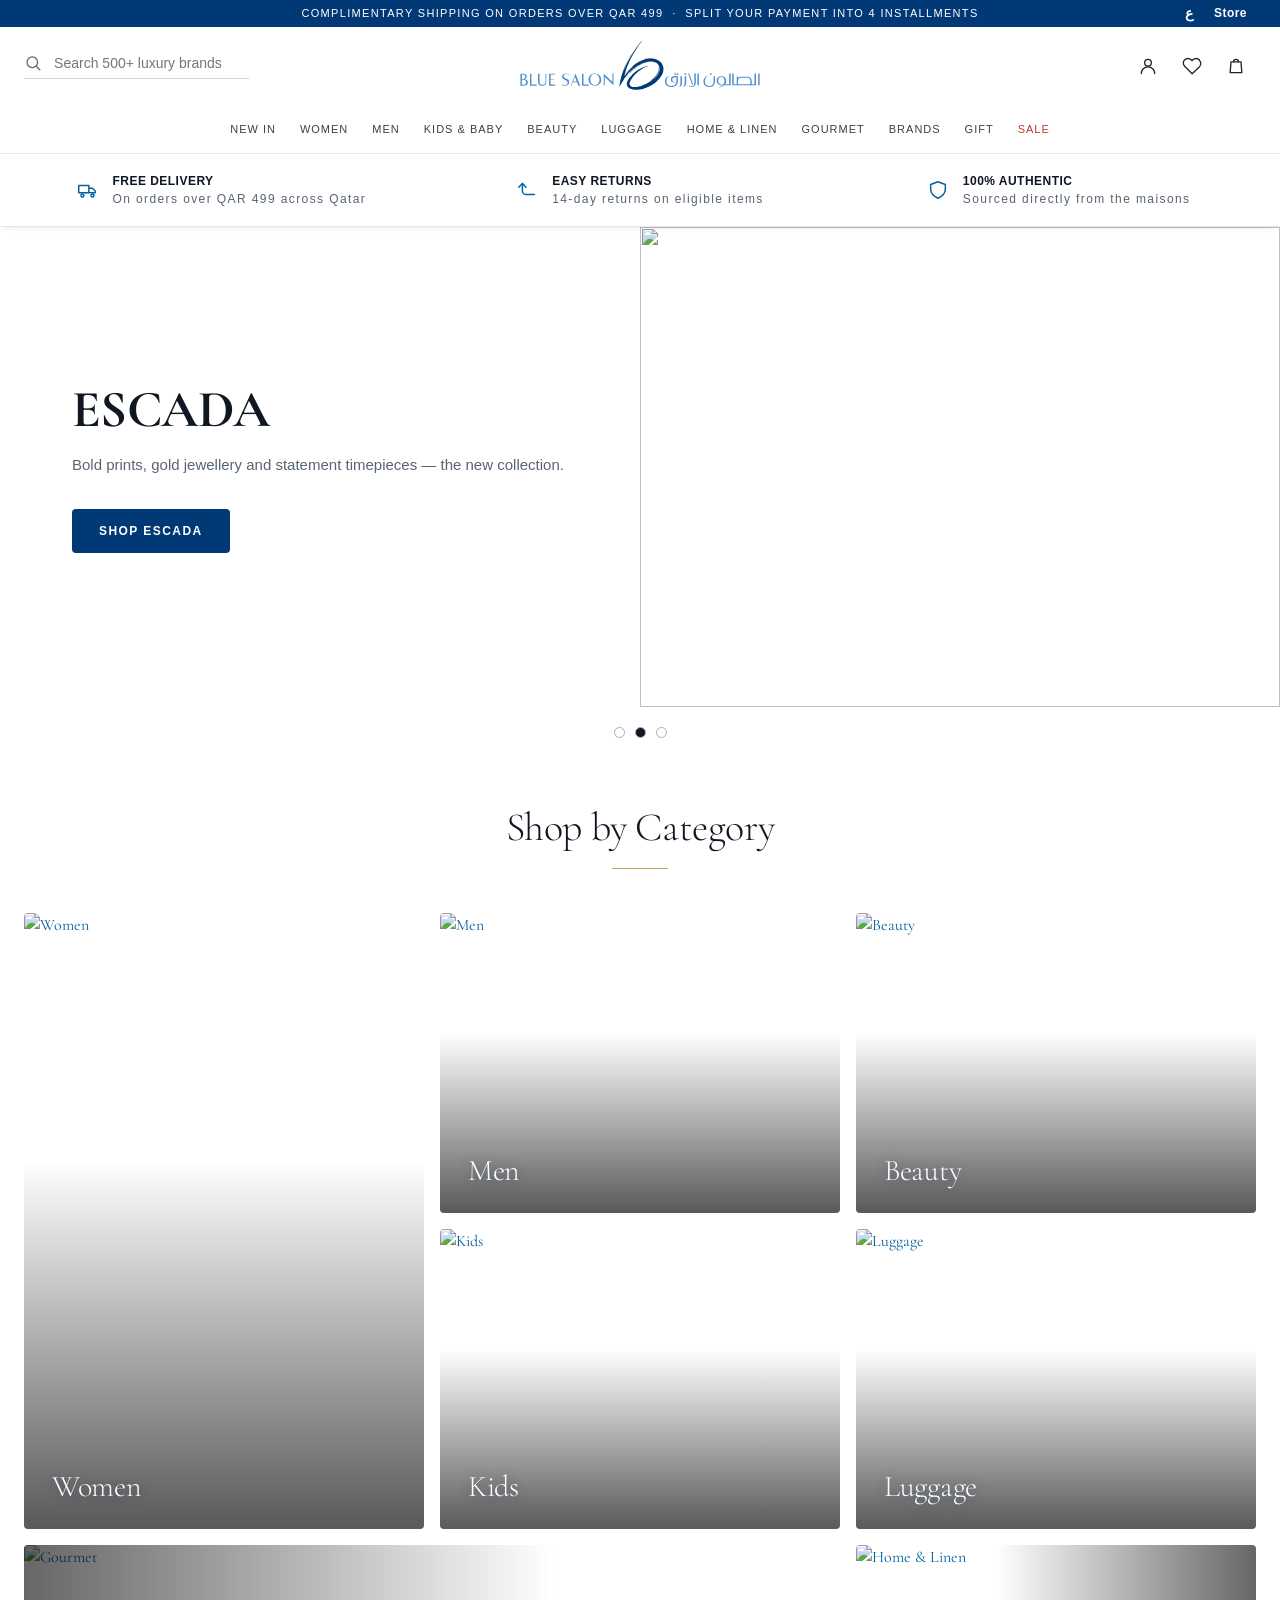
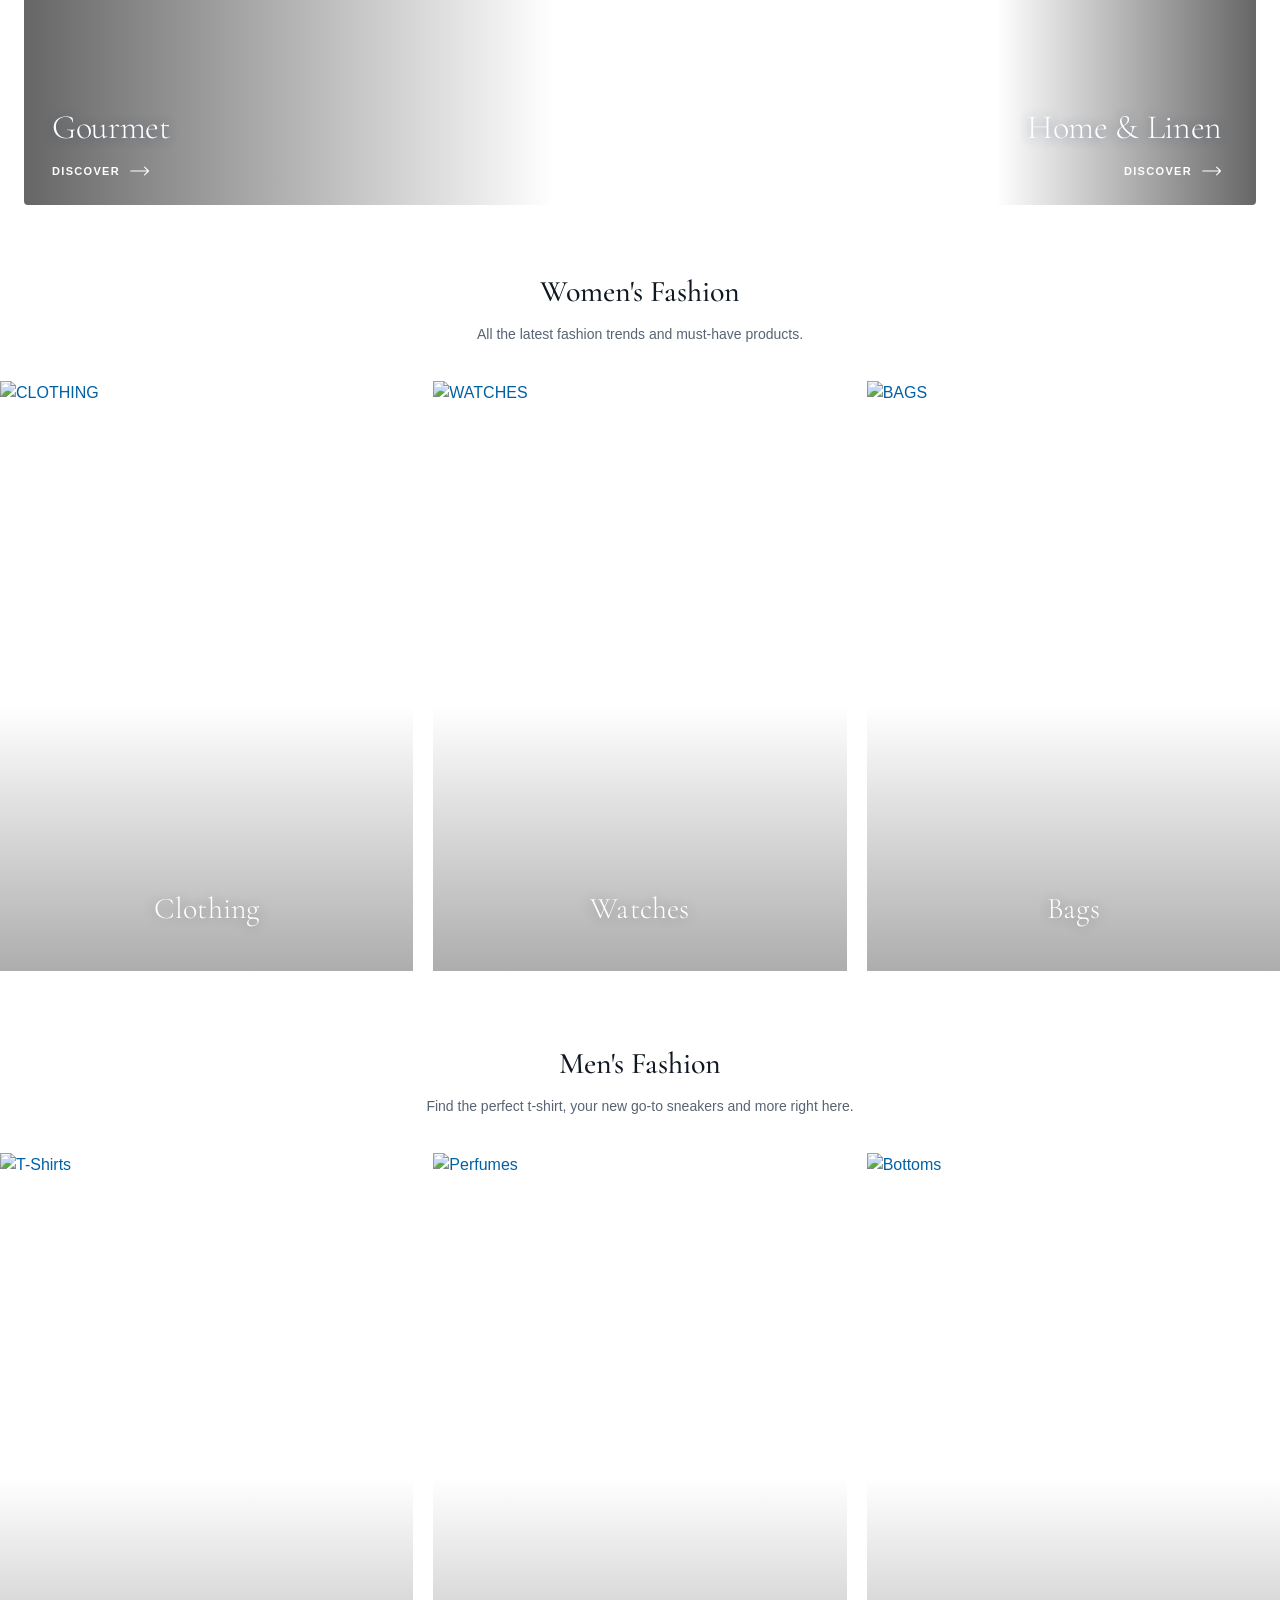
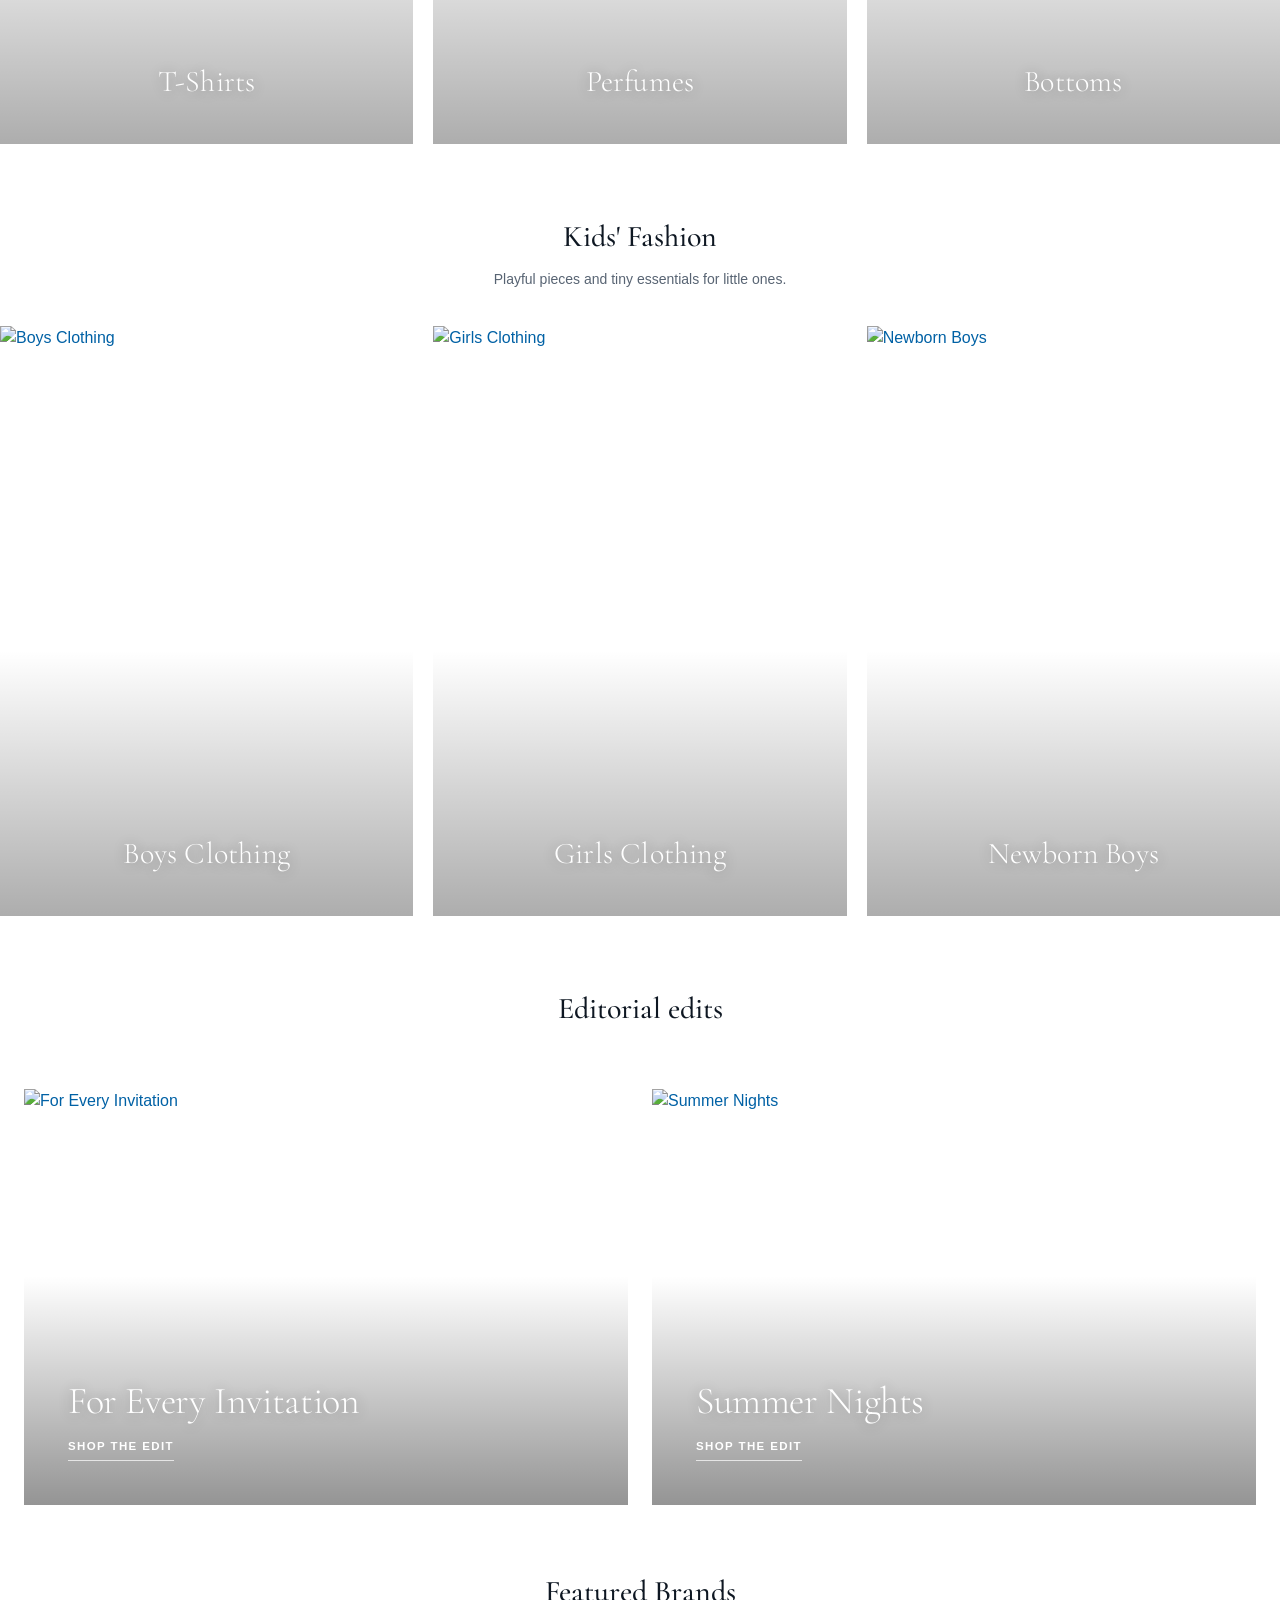
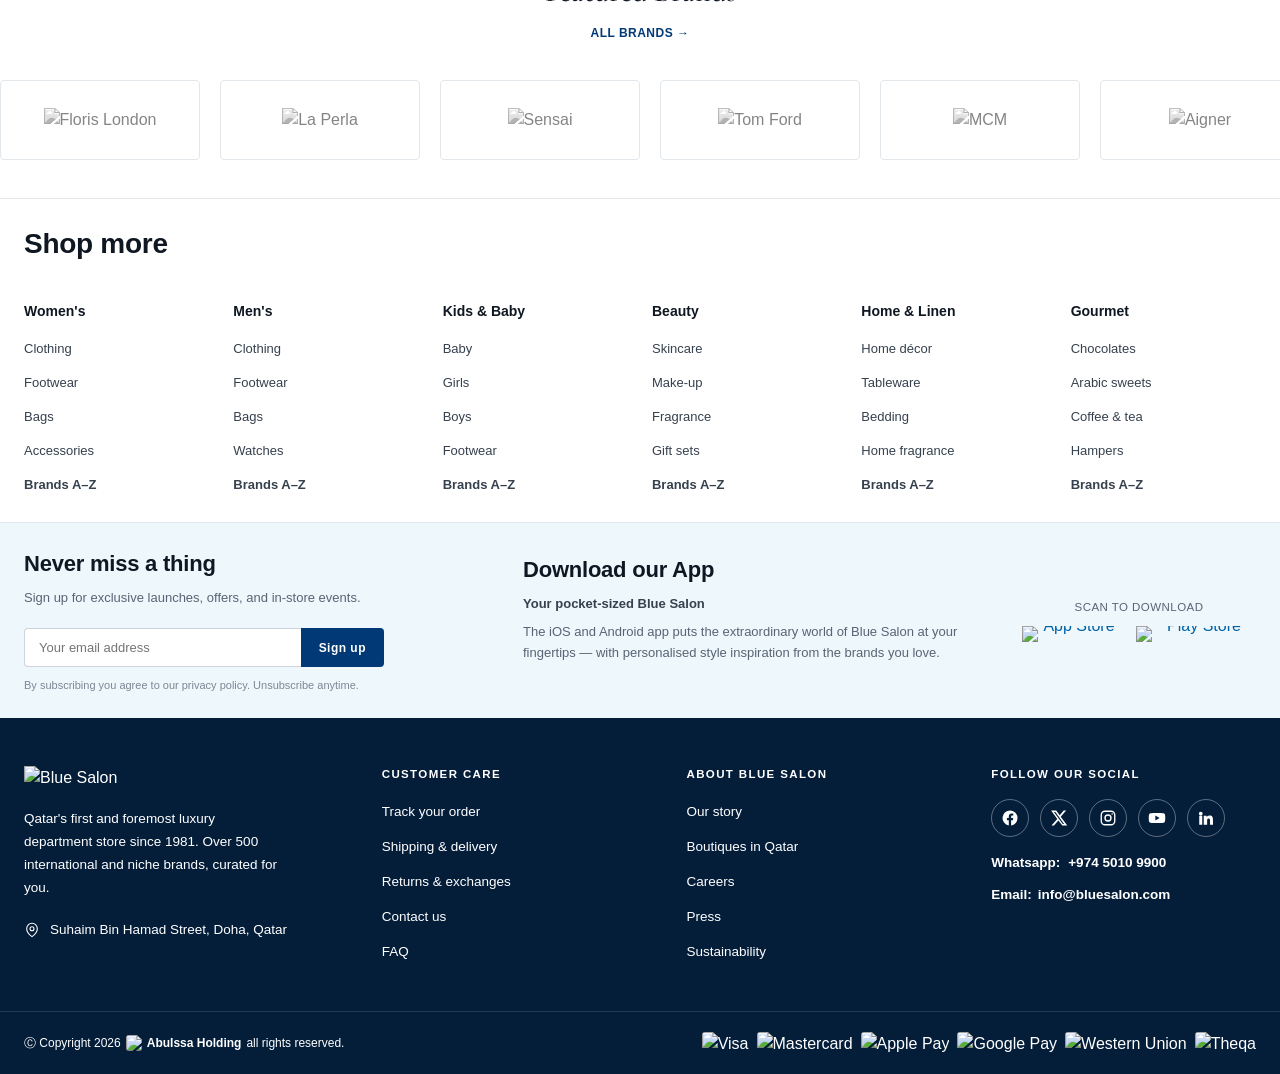
==== commit d29e3ce1: "Update" ====
--- a/index.html
+++ b/index.html
@@ -73,7 +73,7 @@
           <div class="bs-nav-item" data-menu="new" data-href="listing.html">New In</div>
           <div class="bs-nav-item" data-menu="women" data-href="women.html">Women</div>
           <div class="bs-nav-item" data-menu="men" data-href="men.html">Men</div>
-          <div class="bs-nav-item" data-menu="kids">Kids &amp; Baby</div>
+          <div class="bs-nav-item" data-menu="kids" data-href="kids.html">Kids &amp; Baby</div>
           <div class="bs-nav-item" data-menu="beauty">Beauty</div>
           <div class="bs-nav-item" data-menu="luggage">Luggage</div>
           <div class="bs-nav-item" data-menu="home">Home &amp; Linen</div>
@@ -188,7 +188,7 @@
           </a>
 
           <!-- Kids -->
-          <a href="/pages/kids" class="bs-shopcat-card bs-shopcat-kids">
+          <a href="kids.html" class="bs-shopcat-card bs-shopcat-kids">
             <img src="https://cdn-static.farfetch-contents.com/cms-ccloud/caas/v1/media/10706096/data/bdc9961d891433a1eab9fac6d7a2959b/3x4_three-columns/480/2026-06-22-kw-webapp-chloe-kids-vacation-chloe-kids-multicategory-img.jpeg" alt="Kids" class="bs-shopcat-img" loading="lazy">
             <span class="bs-shopcat-caption">
               <span class="bs-display bs-shopcat-name">Kids</span>
--- a/app.css
+++ b/app.css
@@ -15,6 +15,7 @@
   font-style: normal;
   font-display: swap;
 }
+
 @font-face {
   font-family: "Qatar";
   src: url("assets/fonts/Qatar-Regular.ttf") format("truetype");
@@ -22,6 +23,7 @@
   font-style: normal;
   font-display: swap;
 }
+
 @font-face {
   font-family: "Qatar";
   src: url("assets/fonts/Qatar-Medium.ttf") format("truetype");
@@ -29,6 +31,7 @@
   font-style: normal;
   font-display: swap;
 }
+
 /* 600 mapped to the Bold cut to avoid faux-bold synthesis */
 @font-face {
   font-family: "Qatar";
@@ -37,6 +40,7 @@
   font-style: normal;
   font-display: swap;
 }
+
 @font-face {
   font-family: "Qatar";
   src: url("assets/fonts/Qatar-Bold.ttf") format("truetype");
@@ -45,7 +49,10 @@
   font-display: swap;
 }
 
-html, body { margin: 0; background: var(--paper); }
+html, body {
+  margin: 0;
+  background: var(--paper);
+}
 
 /* ── Toast — shared transient notification (wishlist, etc.) ─── */
 .bs-toast {
@@ -65,9 +72,13 @@
   opacity: 0;
   pointer-events: none;
   transition: opacity var(--dur-base) var(--ease-standard),
-              transform var(--dur-base) var(--ease-standard);
-}
-.bs-toast.is-in { opacity: 1; transform: translate(-50%, 0); }
+    transform var(--dur-base) var(--ease-standard);
+}
+
+.bs-toast.is-in {
+  opacity: 1;
+  transform: translate(-50%, 0);
+}
 
 /* ── Header shell ─────────────────────────────────────────── */
 .bs-header {
@@ -87,6 +98,7 @@
   padding: 5px 0;
   font-weight: 500;
 }
+
 /* Constrain to the same container width as the top bar */
 .bs-announce-inner {
   position: relative;
@@ -94,7 +106,10 @@
   margin: 0 auto;
   padding: 0 24px;
 }
-.bs-announce-msg { display: block; }
+
+.bs-announce-msg {
+  display: block;
+}
 
 /* Locale + store locator utilities pinned to the right edge of the container */
 .bs-announce-utils {
@@ -106,16 +121,35 @@
   align-items: center;
   gap: 2px;
 }
-[dir="rtl"] .bs-announce-utils { right: auto; left: 24px; }
+
+[dir="rtl"] .bs-announce-utils {
+  right: auto;
+  left: 24px;
+}
+
 .bs-announce-utils .bs-iconbtn {
   width: 30px;
   height: 30px;
   color: #fff;
 }
-.bs-announce-utils .bs-iconbtn svg { width: 18px; height: 18px; }
-.bs-announce-utils .bs-iconbtn:hover { background: rgba(255, 255, 255, 0.15); }
-.bs-announce-utils .bs-locale-btn { width: auto; padding: 0 8px; }
-.bs-announce-utils .bs-locale-panel { color: var(--text-strong); }
+
+.bs-announce-utils .bs-iconbtn svg {
+  width: 18px;
+  height: 18px;
+}
+
+.bs-announce-utils .bs-iconbtn:hover {
+  background: rgba(255, 255, 255, 0.15);
+}
+
+.bs-announce-utils .bs-locale-btn {
+  width: auto;
+  padding: 0 8px;
+}
+
+.bs-announce-utils .bs-locale-panel {
+  color: var(--text-strong);
+}
 
 /* Single language-code label showing the active language (EN / ع) */
 .bs-lang-switch {
@@ -128,7 +162,10 @@
   letter-spacing: 0.04em;
   line-height: 1;
 }
-.bs-lang-switch.is-ar { font-size: 14px; }
+
+.bs-lang-switch.is-ar {
+  font-size: 14px;
+}
 
 .bs-topbar {
   max-width: var(--container-max);
@@ -151,6 +188,7 @@
   color: var(--ink-600);
   padding-bottom: 6px;
 }
+
 .bs-search::after {
   content: "";
   position: absolute;
@@ -160,6 +198,7 @@
   height: 1px;
   background: var(--border-default);
 }
+
 .bs-search input {
   border: 0;
   outline: none;
@@ -170,8 +209,14 @@
   width: 100%;
 }
 
-.bs-logo { justify-self: center; }
-.bs-logo img { height: 58px; display: block; }
+.bs-logo {
+  justify-self: center;
+}
+
+.bs-logo img {
+  height: 58px;
+  display: block;
+}
 
 .bs-utils {
   display: flex;
@@ -179,7 +224,11 @@
   justify-content: flex-end;
   gap: 4px;
 }
-.bs-util-wrap { position: relative; display: inline-flex; }
+
+.bs-util-wrap {
+  position: relative;
+  display: inline-flex;
+}
 
 .bs-count {
   position: absolute;
@@ -198,7 +247,10 @@
   justify-content: center;
   font-family: var(--font-sans);
 }
-.bs-count[hidden] { display: none; }
+
+.bs-count[hidden] {
+  display: none;
+}
 
 /* ── Icon button (port of <IconButton variant="plain">) ───── */
 .bs-iconbtn {
@@ -216,11 +268,22 @@
   border: 1px solid transparent;
   transition: background var(--dur-base) var(--ease-standard), color var(--dur-base) var(--ease-standard);
 }
-.bs-iconbtn:hover { background: var(--surface-hover); }
+
+.bs-iconbtn:hover {
+  background: var(--surface-hover);
+}
 
 /* ── Locale picker (region · currency · language) ─────────── */
-.bs-locale { position: relative; }
-.bs-locale-btn { width: auto; padding: 0 10px; gap: 6px; }
+.bs-locale {
+  position: relative;
+}
+
+.bs-locale-btn {
+  width: auto;
+  padding: 0 10px;
+  gap: 6px;
+}
+
 .bs-locale-code {
   font-family: var(--font-sans);
   font-size: 12px;
@@ -241,12 +304,25 @@
   box-shadow: var(--shadow-lg);
   text-align: start;
 }
-.bs-locale-panel[hidden] { display: none; }
+
+.bs-locale-panel[hidden] {
+  display: none;
+}
+
 /* Flip to the start edge in RTL so it stays on-screen */
-[dir="rtl"] .bs-locale-panel { right: auto; left: 0; }
-
-.bs-locale-field { margin-bottom: 14px; }
-.bs-locale-field:last-of-type { margin-bottom: 0; }
+[dir="rtl"] .bs-locale-panel {
+  right: auto;
+  left: 0;
+}
+
+.bs-locale-field {
+  margin-bottom: 14px;
+}
+
+.bs-locale-field:last-of-type {
+  margin-bottom: 0;
+}
+
 .bs-locale-label {
   display: block;
   margin-bottom: 6px;
@@ -257,6 +333,7 @@
   text-transform: uppercase;
   color: var(--text-muted);
 }
+
 .bs-locale-select {
   width: 100%;
   height: 40px;
@@ -269,10 +346,19 @@
   border-radius: var(--radius-sm);
   cursor: pointer;
 }
-.bs-locale-select:focus-visible { outline: none; border-color: var(--border-focus); box-shadow: var(--shadow-focus); }
+
+.bs-locale-select:focus-visible {
+  outline: none;
+  border-color: var(--border-focus);
+  box-shadow: var(--shadow-focus);
+}
 
 /* Language segmented control */
-.bs-locale-seg { display: flex; gap: 6px; }
+.bs-locale-seg {
+  display: flex;
+  gap: 6px;
+}
+
 .bs-locale-seg button {
   flex: 1;
   height: 38px;
@@ -286,7 +372,11 @@
   cursor: pointer;
   transition: background var(--dur-base) var(--ease-standard), color var(--dur-base) var(--ease-standard), border-color var(--dur-base) var(--ease-standard);
 }
-.bs-locale-seg button:hover { background: var(--surface-hover); }
+
+.bs-locale-seg button:hover {
+  background: var(--surface-hover);
+}
+
 .bs-locale-seg button.is-active {
   background: var(--color-primary);
   color: var(--text-on-primary);
@@ -309,7 +399,10 @@
   cursor: pointer;
   transition: background var(--dur-base) var(--ease-standard);
 }
-.bs-locale-apply:hover { background: var(--color-primary-hover); }
+
+.bs-locale-apply:hover {
+  background: var(--color-primary-hover);
+}
 
 /* ── Buttons (port of <Button>) ───────────────────────────── */
 .bs-btn {
@@ -329,79 +422,337 @@
   border: 1px solid transparent;
   white-space: nowrap;
   transition: background var(--dur-base) var(--ease-standard),
-              color var(--dur-base) var(--ease-standard),
-              border-color var(--dur-base) var(--ease-standard),
-              transform var(--dur-fast) var(--ease-standard);
-}
-.bs-btn:active { transform: scale(0.98); }
-.bs-btn-primary { background: var(--color-primary); color: var(--text-on-primary); }
-.bs-btn-primary:hover { background: var(--color-primary-hover); }
-.bs-btn-gold { background: var(--gold-500); color: #fff; }
-.bs-btn-gold:hover { background: var(--gold-600); }
+    color var(--dur-base) var(--ease-standard),
+    border-color var(--dur-base) var(--ease-standard),
+    transform var(--dur-fast) var(--ease-standard);
+}
+
+.bs-btn:active {
+  transform: scale(0.98);
+}
+
+.bs-btn-primary {
+  background: var(--color-primary);
+  color: var(--text-on-primary);
+}
+
+.bs-btn-primary:hover {
+  background: var(--color-primary-hover);
+}
+
+.bs-btn-gold {
+  background: var(--gold-500);
+  color: #fff;
+}
+
+.bs-btn-gold:hover {
+  background: var(--gold-600);
+}
 
 /* ── Nav bar + mega menu ──────────────────────────────────── */
-.bs-nav-root { font-family: 'Helvetica Neue', sans-serif; letter-spacing: 1.4px !important; }
-
-.bs-nav-root .bs-nav { background: var(--paper); }
-.bs-nav-root .bs-nav-inner { display: flex; align-items: stretch; justify-content: center; padding: 0 24px; max-width: var(--container-max); margin: 0 auto; position: relative; border-bottom: 1px solid var(--border-subtle); }
-.bs-nav-root .bs-nav-item { padding: 16px 12px; font-size: 11px; font-weight: 500; letter-spacing: 1px; color: var(--text-body); cursor: pointer; position: relative; transition: color .15s; text-transform: uppercase; white-space: nowrap; }
-.bs-nav-root .bs-nav-item:hover { color: var(--color-primary); }
-.bs-nav-root .bs-nav-item.active { color: var(--color-primary); }
-.bs-nav-root .bs-nav-item.active::after { content: ''; position: absolute; bottom: -1px; left: 12px; right: 12px; height: 2px; background: var(--color-primary); }
-.bs-nav-root .bs-nav-item.sale { color: var(--sale); }
-.bs-nav-root .bs-nav-item.sale.active::after { background: var(--sale); }
-
-.bs-mega-holder { position: absolute; top: 100%; left: 0; right: 0; z-index: 200; display: none; }
-.bs-mega-holder.is-open { display: block; }
+.bs-nav-root {
+  font-family: 'Helvetica Neue', sans-serif;
+  letter-spacing: 1.4px !important;
+}
+
+.bs-nav-root .bs-nav {
+  background: var(--paper);
+}
+
+.bs-nav-root .bs-nav-inner {
+  display: flex;
+  align-items: stretch;
+  justify-content: center;
+  padding: 0 24px;
+  max-width: var(--container-max);
+  margin: 0 auto;
+  position: relative;
+  border-bottom: 1px solid var(--border-subtle);
+}
+
+.bs-nav-root .bs-nav-item {
+  padding: 16px 12px;
+  font-size: 11px;
+  font-weight: 500;
+  letter-spacing: 1px;
+  color: var(--text-body);
+  cursor: pointer;
+  position: relative;
+  transition: color .15s;
+  text-transform: uppercase;
+  white-space: nowrap;
+}
+
+.bs-nav-root .bs-nav-item:hover {
+  color: var(--color-primary);
+}
+
+.bs-nav-root .bs-nav-item.active {
+  color: var(--color-primary);
+}
+
+.bs-nav-root .bs-nav-item.active::after {
+  content: '';
+  position: absolute;
+  bottom: -1px;
+  left: 12px;
+  right: 12px;
+  height: 2px;
+  background: var(--color-primary);
+}
+
+.bs-nav-root .bs-nav-item.sale {
+  color: var(--sale);
+}
+
+.bs-nav-root .bs-nav-item.sale.active::after {
+  background: var(--sale);
+}
+
+.bs-mega-holder {
+  position: absolute;
+  top: 100%;
+  left: 0;
+  right: 0;
+  z-index: 200;
+  display: none;
+}
+
+.bs-mega-holder.is-open {
+  display: block;
+}
 
 /* Mega menu */
-.bs-nav-root .bs-mega { background: var(--paper); padding: 28px 28px 24px; display: grid; gap: 28px; min-height: 340px; border-top: 1px solid var(--border-subtle); border-bottom: 1px solid var(--border-subtle); box-shadow: 0 8px 24px rgba(0,0,0,.08); }
-.bs-nav-root .bs-mega.cols-6 { grid-template-columns: 1fr 1fr 1fr 1fr 1fr 1.3fr; }
-.bs-nav-root .bs-mega.cols-5 { grid-template-columns: 1fr 1fr 1fr 1fr 1.3fr; }
-
-.bs-nav-root .bs-col h4 { font-size: 10.5px; letter-spacing: 1.5px; color: var(--ink-900); margin: 0 0 12px; font-weight: 600; text-transform: uppercase; padding-bottom: 8px; border-bottom: 1px solid var(--border-subtle); }
-.bs-nav-root .bs-col h4.sub { margin-top: 20px; }
-.bs-nav-root .bs-col ul { list-style: none; padding: 0; margin: 0; }
-.bs-nav-root .bs-col li { font-size: 13px; color: var(--text-body); padding: 5px 0; cursor: pointer; transition: color .15s; display: flex; align-items: center; }
-.bs-nav-root .bs-col li:hover { color: var(--color-primary); }
-.bs-nav-root .bs-col li.featured { color: var(--color-gold); font-weight: 500; }
-.bs-nav-root .bs-col li.featured:hover { color: var(--blue-900); }
-.bs-nav-root .bs-col li.featured.sale-link { color: var(--sale); }
+.bs-nav-root .bs-mega {
+  background: var(--paper);
+  padding: 28px 28px 24px;
+  display: grid;
+  gap: 28px;
+  min-height: 340px;
+  border-top: 1px solid var(--border-subtle);
+  border-bottom: 1px solid var(--border-subtle);
+  box-shadow: 0 8px 24px rgba(0, 0, 0, .08);
+}
+
+.bs-nav-root .bs-mega.cols-6 {
+  grid-template-columns: 1fr 1fr 1fr 1fr 1fr 1.3fr;
+}
+
+.bs-nav-root .bs-mega.cols-5 {
+  grid-template-columns: 1fr 1fr 1fr 1fr 1.3fr;
+}
+
+.bs-nav-root .bs-col h4 {
+  font-size: 10.5px;
+  letter-spacing: 1.5px;
+  color: var(--ink-900);
+  margin: 0 0 12px;
+  font-weight: 600;
+  text-transform: uppercase;
+  padding-bottom: 8px;
+  border-bottom: 1px solid var(--border-subtle);
+}
+
+.bs-nav-root .bs-col h4.sub {
+  margin-top: 20px;
+}
+
+.bs-nav-root .bs-col ul {
+  list-style: none;
+  padding: 0;
+  margin: 0;
+}
+
+.bs-nav-root .bs-col li {
+  font-size: 13px;
+  color: var(--text-body);
+  padding: 5px 0;
+  cursor: pointer;
+  transition: color .15s;
+  display: flex;
+  align-items: center;
+}
+
+.bs-nav-root .bs-col li:hover {
+  color: var(--color-primary);
+}
+
+.bs-nav-root .bs-col li.featured {
+  color: var(--color-gold);
+  font-weight: 500;
+}
+
+.bs-nav-root .bs-col li.featured:hover {
+  color: var(--blue-900);
+}
+
+.bs-nav-root .bs-col li.featured.sale-link {
+  color: var(--sale);
+}
 
 /* Pills */
-.bs-nav-root .pill { font-size: 9px; padding: 2px 6px; border-radius: 3px; margin-left: 8px; letter-spacing: 0.5px; font-weight: 500; line-height: 1.4; flex-shrink: 0; }
-.bs-nav-root .pill.new { background: var(--blue-700); color: #fff; }
-.bs-nav-root .pill.eid { background: var(--color-gold); color: #fff; }
-.bs-nav-root .pill.hot { background: var(--sale); color: #fff; }
-.bs-nav-root .pill.gift { background: #C16B7E; color: #fff; }
-.bs-nav-root .pill.signature { background: var(--blue-900); color: var(--gold-300); border: 0.5px solid var(--gold-500); }
-.bs-nav-root .pill.exclusive { background: transparent; color: var(--blue-900); border: 0.5px solid var(--blue-900); }
+.bs-nav-root .pill {
+  font-size: 9px;
+  padding: 2px 6px;
+  border-radius: 3px;
+  margin-left: 8px;
+  letter-spacing: 0.5px;
+  font-weight: 500;
+  line-height: 1.4;
+  flex-shrink: 0;
+}
+
+.bs-nav-root .pill.new {
+  background: var(--blue-700);
+  color: #fff;
+}
+
+.bs-nav-root .pill.eid {
+  background: var(--color-gold);
+  color: #fff;
+}
+
+.bs-nav-root .pill.hot {
+  background: var(--sale);
+  color: #fff;
+}
+
+.bs-nav-root .pill.gift {
+  background: #C16B7E;
+  color: #fff;
+}
+
+.bs-nav-root .pill.signature {
+  background: var(--blue-900);
+  color: var(--gold-300);
+  border: 0.5px solid var(--gold-500);
+}
+
+.bs-nav-root .pill.exclusive {
+  background: transparent;
+  color: var(--blue-900);
+  border: 0.5px solid var(--blue-900);
+}
 
 /* The Edit */
-.bs-nav-root .bs-edit { background: var(--surface-panel); border-radius: 8px; padding: 16px; display: flex; flex-direction: column; gap: 10px; }
-.bs-nav-root .bs-edit-label { font-size: 9.5px; letter-spacing: 2px; color: var(--color-gold); font-weight: 500; margin-bottom: 2px; }
-.bs-nav-root .bs-edit-label.sale-label { color: var(--sale); }
-.bs-nav-root .bs-edit-card { background: var(--paper); border-radius: 6px; padding: 12px 14px; border: 1px solid var(--border-subtle); cursor: pointer; transition: all .2s; }
-.bs-nav-root .bs-edit-card:hover { border-color: var(--color-gold); transform: translateY(-1px); }
-.bs-nav-root .bs-edit-card .tag { font-size: 9px; letter-spacing: 1.2px; color: var(--color-gold); font-weight: 500; text-transform: uppercase; }
-.bs-nav-root .bs-edit-card .title { font-size: 14px; color: var(--ink-900); margin-top: 3px; line-height: 1.3; }
-.bs-nav-root .bs-edit-card .meta { font-size: 11px; color: var(--text-muted); margin-top: 3px; }
-.bs-nav-root .bs-edit-card.feature { background: var(--blue-900); border-color: var(--blue-900); }
-.bs-nav-root .bs-edit-card.feature .tag { color: var(--gold-300); }
-.bs-nav-root .bs-edit-card.feature .title { color: #fff; }
-.bs-nav-root .bs-edit-card.feature .meta { color: rgba(255,255,255,.7); }
-.bs-nav-root .bs-edit-card.sale-feature { background: var(--sale); border-color: var(--sale); }
-.bs-nav-root .bs-edit-card.sale-feature .tag { color: #FFE0CC; }
-.bs-nav-root .bs-edit-card.sale-feature .title { color: #fff; }
-.bs-nav-root .bs-edit-card.sale-feature .meta { color: rgba(255,255,255,.85); }
+.bs-nav-root .bs-edit {
+  background: var(--surface-panel);
+  border-radius: 8px;
+  padding: 16px;
+  display: flex;
+  flex-direction: column;
+  gap: 10px;
+}
+
+.bs-nav-root .bs-edit-label {
+  font-size: 9.5px;
+  letter-spacing: 2px;
+  color: var(--color-gold);
+  font-weight: 500;
+  margin-bottom: 2px;
+}
+
+.bs-nav-root .bs-edit-label.sale-label {
+  color: var(--sale);
+}
+
+.bs-nav-root .bs-edit-card {
+  background: var(--paper);
+  border-radius: 6px;
+  padding: 12px 14px;
+  border: 1px solid var(--border-subtle);
+  cursor: pointer;
+  transition: all .2s;
+}
+
+.bs-nav-root .bs-edit-card:hover {
+  border-color: var(--color-gold);
+  transform: translateY(-1px);
+}
+
+.bs-nav-root .bs-edit-card .tag {
+  font-size: 9px;
+  letter-spacing: 1.2px;
+  color: var(--color-gold);
+  font-weight: 500;
+  text-transform: uppercase;
+}
+
+.bs-nav-root .bs-edit-card .title {
+  font-size: 14px;
+  color: var(--ink-900);
+  margin-top: 3px;
+  line-height: 1.3;
+}
+
+.bs-nav-root .bs-edit-card .meta {
+  font-size: 11px;
+  color: var(--text-muted);
+  margin-top: 3px;
+}
+
+.bs-nav-root .bs-edit-card.feature {
+  background: var(--blue-900);
+  border-color: var(--blue-900);
+}
+
+.bs-nav-root .bs-edit-card.feature .tag {
+  color: var(--gold-300);
+}
+
+.bs-nav-root .bs-edit-card.feature .title {
+  color: #fff;
+}
+
+.bs-nav-root .bs-edit-card.feature .meta {
+  color: rgba(255, 255, 255, .7);
+}
+
+.bs-nav-root .bs-edit-card.sale-feature {
+  background: var(--sale);
+  border-color: var(--sale);
+}
+
+.bs-nav-root .bs-edit-card.sale-feature .tag {
+  color: #FFE0CC;
+}
+
+.bs-nav-root .bs-edit-card.sale-feature .title {
+  color: #fff;
+}
+
+.bs-nav-root .bs-edit-card.sale-feature .meta {
+  color: rgba(255, 255, 255, .85);
+}
 
 /* A–Z grid */
-.bs-nav-root .bs-az { display: grid; grid-template-columns: repeat(7, 1fr); gap: 4px; font-size: 11px; }
-.bs-nav-root .bs-az li { padding: 6px 0 !important; justify-content: center; border: 1px solid var(--border-subtle); border-radius: 4px; color: var(--text-muted) !important; font-weight: 500; }
-.bs-nav-root .bs-az li:hover { background: var(--color-primary); color: #fff !important; border-color: var(--color-primary); }
+.bs-nav-root .bs-az {
+  display: grid;
+  grid-template-columns: repeat(7, 1fr);
+  gap: 4px;
+  font-size: 11px;
+}
+
+.bs-nav-root .bs-az li {
+  padding: 6px 0 !important;
+  justify-content: center;
+  border: 1px solid var(--border-subtle);
+  border-radius: 4px;
+  color: var(--text-muted) !important;
+  font-weight: 500;
+}
+
+.bs-nav-root .bs-az li:hover {
+  background: var(--color-primary);
+  color: #fff !important;
+  border-color: var(--color-primary);
+}
 
 /* ── Services strip ───────────────────────────────────────── */
-.bs-services { background: #fff; }
+.bs-services {
+  background: #fff;
+}
+
 .bs-services-inner {
   position: relative;
   z-index: 1;
@@ -414,19 +765,55 @@
   border-bottom: 1px solid var(--border-subtle);
   box-shadow: 0 6px 6px -6px rgba(0, 0, 0, 0.12);
 }
-.bs-service { display: flex; gap: 14px; align-items: center; justify-content: center; }
-.bs-service-icon { color: var(--blue-700); display: inline-flex; }
-.bs-service-title { font-size: 12px; font-weight: 600; letter-spacing: var(--ls-wide); text-transform: uppercase; color: var(--ink-900); }
-.bs-service-sub { font-size: 12px; color: var(--text-muted); }
+
+.bs-service {
+  display: flex;
+  gap: 14px;
+  align-items: center;
+  justify-content: center;
+}
+
+.bs-service-icon {
+  color: var(--blue-700);
+  display: inline-flex;
+}
+
+.bs-service-title {
+  font-size: 12px;
+  font-weight: 600;
+  letter-spacing: var(--ls-wide);
+  text-transform: uppercase;
+  color: var(--ink-900);
+}
+
+.bs-service-sub {
+  font-size: 12px;
+  color: var(--text-muted);
+}
 
 /* ── Hero ─────────────────────────────────────────────────── */
 /* All slides share the banner's native 1920×720 ratio at container width,
    so the height stays constant between slide types (no layout jump) and the
    full-bleed banners show uncropped. */
-.bs-hero { aspect-ratio: 1920 / 720; display: grid; grid-template-columns: 1fr 1fr; overflow: hidden; max-width: var(--container-max); margin: 0 auto; position: relative; }
+.bs-hero {
+  aspect-ratio: 1920 / 720;
+  display: grid;
+  grid-template-columns: 1fr 1fr;
+  overflow: hidden;
+  max-width: var(--container-max);
+  margin: 0 auto;
+  position: relative;
+}
+
 /* Full-bleed image slide: hide the text panel, let media span the row. */
-.bs-hero.is-full { grid-template-columns: 1fr; }
-.bs-hero.is-full .bs-hero-panel { display: none; }
+.bs-hero.is-full {
+  grid-template-columns: 1fr;
+}
+
+.bs-hero.is-full .bs-hero-panel {
+  display: none;
+}
+
 .bs-hero-panel {
   background: #fff;
   display: flex;
@@ -435,9 +822,30 @@
   padding: 0 72px;
   position: relative;
 }
-.bs-hero-title { font-size: 52px; font-weight: 700; color: var(--ink-900); line-height: 1.1; margin: 0 0 14px; }
-.bs-hero-sub { font-size: 15px; color: var(--text-muted); margin: 0 0 32px; line-height: 1.6; }
-.bs-hero-dots { display: flex; gap: 10px; align-items: center; justify-content: center; padding: 20px 0; }
+
+.bs-hero-title {
+  font-size: 52px;
+  font-weight: 700;
+  color: var(--ink-900);
+  line-height: 1.1;
+  margin: 0 0 14px;
+}
+
+.bs-hero-sub {
+  font-size: 15px;
+  color: var(--text-muted);
+  margin: 0 0 32px;
+  line-height: 1.6;
+}
+
+.bs-hero-dots {
+  display: flex;
+  gap: 10px;
+  align-items: center;
+  justify-content: center;
+  padding: 20px 0;
+}
+
 .bs-hero-dot {
   width: 11px;
   height: 11px;
@@ -448,12 +856,26 @@
   border: 1.5px solid var(--ink-400);
   transition: background .2s;
 }
-.bs-hero-dot.is-active { background: var(--ink-900); }
-.bs-hero-media { overflow: hidden; }
-.bs-hero-media img { width: 100%; height: 100%; object-fit: cover; }
+
+.bs-hero-dot.is-active {
+  background: var(--ink-900);
+}
+
+.bs-hero-media {
+  overflow: hidden;
+}
+
+.bs-hero-media img {
+  width: 100%;
+  height: 100%;
+  object-fit: cover;
+}
 
 /* ── Section headings ─────────────────────────────────────── */
-.bs-heading-title { font-size: 34px; margin-top: 8px; }
+.bs-heading-title {
+  font-size: 34px;
+  margin-top: 8px;
+}
 
 /* ── Categories (legacy JS grid — kept for other pages) ───── */
 .bs-section-cats {
@@ -461,9 +883,22 @@
   margin: 0 auto;
   padding: var(--space-9) 24px var(--space-7);
 }
-.bs-cats-grid { display: grid; grid-template-columns: repeat(6, 1fr); gap: 16px; margin-top: 36px; }
-.bs-cat-link { text-decoration: none; }
-.bs-cat-link:hover { text-decoration: none; }
+
+.bs-cats-grid {
+  display: grid;
+  grid-template-columns: repeat(6, 1fr);
+  gap: 16px;
+  margin-top: 36px;
+}
+
+.bs-cat-link {
+  text-decoration: none;
+}
+
+.bs-cat-link:hover {
+  text-decoration: none;
+}
+
 .bs-cat-card {
   position: relative;
   aspect-ratio: 3 / 4;
@@ -471,8 +906,20 @@
   overflow: hidden;
   border: 1px solid var(--border-subtle);
 }
-.bs-cat-card img { width: 100%; height: 100%; object-fit: cover; display: block; }
-.bs-cat-grad { position: absolute; inset: 0; background: linear-gradient(180deg, transparent 40%, rgba(0,42,87,0.6) 100%); }
+
+.bs-cat-card img {
+  width: 100%;
+  height: 100%;
+  object-fit: cover;
+  display: block;
+}
+
+.bs-cat-grad {
+  position: absolute;
+  inset: 0;
+  background: linear-gradient(180deg, transparent 40%, rgba(0, 42, 87, 0.6) 100%);
+}
+
 .bs-cat-label {
   position: absolute;
   left: 0;
@@ -487,7 +934,11 @@
 }
 
 /* ── Shop by Category (bento) ─────────────────────────────── */
-.bs-shopcat { background: var(--paper); font-family: var(--font-display); }
+.bs-shopcat {
+  background: var(--paper);
+  font-family: var(--font-display);
+}
+
 .bs-shopcat-inner {
   max-width: var(--container-max);
   margin: 0 auto;
@@ -495,7 +946,11 @@
 }
 
 /* Centered editorial header with gold rule */
-.bs-shopcat-head { text-align: center; margin-bottom: 44px; }
+.bs-shopcat-head {
+  text-align: center;
+  margin-bottom: 44px;
+}
+
 .bs-shopcat-kicker {
   display: block;
   font-family: var(--font-sans);
@@ -506,8 +961,15 @@
   color: var(--gold-600);
   margin-bottom: 12px;
 }
-.bs-shopcat-title { font-size: 40px; margin: 0; }
-.bs-shopcat-rule { margin: 20px auto 0; }
+
+.bs-shopcat-title {
+  font-size: 40px;
+  margin: 0;
+}
+
+.bs-shopcat-rule {
+  margin: 20px auto 0;
+}
 
 /* Bento grid: featured Women (2×2), 2×2 medium cards, two wide banners */
 .bs-shopcat-grid {
@@ -520,13 +982,34 @@
     "women kids    luggage"
     "gourmet gourmet home";
 }
-.bs-shopcat-women   { grid-area: women; }
-.bs-shopcat-men     { grid-area: men; }
-.bs-shopcat-beauty  { grid-area: beauty; }
-.bs-shopcat-kids    { grid-area: kids; }
-.bs-shopcat-luggage { grid-area: luggage; }
-.bs-shopcat-gourmet { grid-area: gourmet; }
-.bs-shopcat-home    { grid-area: home; }
+
+.bs-shopcat-women {
+  grid-area: women;
+}
+
+.bs-shopcat-men {
+  grid-area: men;
+}
+
+.bs-shopcat-beauty {
+  grid-area: beauty;
+}
+
+.bs-shopcat-kids {
+  grid-area: kids;
+}
+
+.bs-shopcat-luggage {
+  grid-area: luggage;
+}
+
+.bs-shopcat-gourmet {
+  grid-area: gourmet;
+}
+
+.bs-shopcat-home {
+  grid-area: home;
+}
 
 /* Card shell */
 .bs-shopcat-card {
@@ -537,7 +1020,11 @@
   text-decoration: none;
   isolation: isolate;
 }
-.bs-shopcat-card:hover { text-decoration: none; }
+
+.bs-shopcat-card:hover {
+  text-decoration: none;
+}
+
 .bs-shopcat-img {
   position: absolute;
   inset: 0;
@@ -547,7 +1034,10 @@
   display: block;
   transition: transform var(--dur-slow, .6s) var(--ease-standard, ease);
 }
-.bs-shopcat-card:hover .bs-shopcat-img { transform: scale(1.04); }
+
+.bs-shopcat-card:hover .bs-shopcat-img {
+  transform: scale(1.04);
+}
 
 /* Black gradient wash for caption legibility */
 .bs-shopcat-card::after {
@@ -555,16 +1045,21 @@
   position: absolute;
   inset: 0;
   z-index: 1;
-  background: linear-gradient(180deg, rgba(0,0,0,0) 40%, rgba(0,0,0,0.65) 100%);
+  background: linear-gradient(180deg, rgba(0, 0, 0, 0) 40%, rgba(0, 0, 0, 0.65) 100%);
   transition: opacity var(--dur-base, .25s) var(--ease-standard, ease);
 }
-.bs-shopcat-card:hover::after { opacity: 0.92; }
+
+.bs-shopcat-card:hover::after {
+  opacity: 0.92;
+}
+
 /* Wide banners fade from the caption side instead of the bottom */
 .bs-shopcat-home::after {
-  background: linear-gradient(90deg, rgba(0,0,0,0) 35%, rgba(0,0,0,0.6) 100%);
-}
+  background: linear-gradient(90deg, rgba(0, 0, 0, 0) 35%, rgba(0, 0, 0, 0.6) 100%);
+}
+
 .bs-shopcat-gourmet::after {
-  background: linear-gradient(90deg, rgba(0,0,0,0.6) 0%, rgba(0,0,0,0) 65%);
+  background: linear-gradient(90deg, rgba(0, 0, 0, 0.6) 0%, rgba(0, 0, 0, 0) 65%);
 }
 
 /* Caption */
@@ -579,24 +1074,33 @@
   gap: 4px;
   color: #fff;
 }
+
 .bs-shopcat-name {
   font-family: var(--font-display);
   font-weight: var(--fw-light);
   font-size: 30px;
   color: #fff;
   line-height: 1.1;
-  text-shadow: 0 1px 12px rgba(0,42,87,0.45);
+  text-shadow: 0 1px 12px rgba(0, 42, 87, 0.45);
 }
 
 /* Wide banner cards: caption placed to the side, discover CTA */
-.bs-shopcat-banner .bs-shopcat-name { font-size: 34px; }
-.bs-shopcat-caption-banner { right: auto; max-width: 60%; }
+.bs-shopcat-banner .bs-shopcat-name {
+  font-size: 34px;
+}
+
+.bs-shopcat-caption-banner {
+  right: auto;
+  max-width: 60%;
+}
+
 .bs-shopcat-caption-end {
   left: auto;
   right: 34px;
   align-items: flex-end;
   text-align: right;
 }
+
 .bs-shopcat-discover {
   display: inline-flex;
   align-items: center;
@@ -609,8 +1113,14 @@
   text-transform: uppercase;
   color: #fff;
 }
-.bs-shopcat-discover svg { transition: transform var(--dur-base, .25s) var(--ease-standard, ease); }
-.bs-shopcat-card:hover .bs-shopcat-discover svg { transform: translateX(5px); }
+
+.bs-shopcat-discover svg {
+  transition: transform var(--dur-base, .25s) var(--ease-standard, ease);
+}
+
+.bs-shopcat-card:hover .bs-shopcat-discover svg {
+  transform: translateX(5px);
+}
 
 /* Responsive */
 @media (max-width: 900px) {
@@ -624,39 +1134,74 @@
       "gourmet gourmet"
       "home   home";
   }
-  .bs-shopcat-caption-banner { max-width: 70%; }
-}
+
+  .bs-shopcat-caption-banner {
+    max-width: 70%;
+  }
+}
+
 @media (max-width: 560px) {
-  .bs-shopcat-title { font-size: 30px; }
+  .bs-shopcat-title {
+    font-size: 30px;
+  }
+
   .bs-shopcat-grid {
     grid-template-columns: 1fr;
     grid-template-rows: repeat(7, 220px);
     grid-template-areas:
-      "women" "men" "beauty" "kids" "luggage" "gourmet" "home";
-  }
-  .bs-shopcat-caption { left: 20px; right: 20px; bottom: 20px; }
-  .bs-shopcat-caption-end { left: 20px; align-items: flex-start; text-align: left; }
+      "women""men""beauty""kids""luggage""gourmet""home";
+  }
+
+  .bs-shopcat-caption {
+    left: 20px;
+    right: 20px;
+    bottom: 20px;
+  }
+
+  .bs-shopcat-caption-end {
+    left: 20px;
+    align-items: flex-start;
+    text-align: left;
+  }
 }
 
 /* ── Category fashion sliders (Women / Men) ───────────────────
    Selectors are generic so any "<prefix>-collection-home-*" block
    (women, men, …) shares the same styling. */
-.cat-fashion { padding: var(--space-7) 0; }
-.cat-fashion-women { background: var(--paper); }
-.cat-fashion-men { background: var(--paper); }
-.cat-fashion-kids { background: var(--paper); }
+.cat-fashion {
+  padding: var(--space-7) 0;
+}
+
+.cat-fashion-women {
+  background: var(--paper);
+}
+
+.cat-fashion-men {
+  background: var(--paper);
+}
+
+.cat-fashion-kids {
+  background: var(--paper);
+}
+
 .cat-fashion-inner {
   max-width: var(--container-max);
   margin: 0 auto;
   /* padding: 0 24px; */
 }
-.cat-fashion-head { text-align: center; margin-bottom: 34px; }
+
+.cat-fashion-head {
+  text-align: center;
+  margin-bottom: 34px;
+}
+
 .cat-fashion-title {
   font-family: var(--font-display);
   font-size: 30px;
   font-weight: var(--fw-medium);
   color: var(--ink-900);
 }
+
 .cat-fashion-sub {
   font-family: var(--font-sans);
   font-size: 14px;
@@ -665,7 +1210,10 @@
 }
 
 /* Slider shell + arrows — minimal, modern, revealed on hover */
-[class*="-collection-home-grid-wrapper"] { position: relative; }
+[class*="-collection-home-grid-wrapper"] {
+  position: relative;
+}
+
 [class*="-slider-arrow"] {
   position: absolute;
   top: 50%;
@@ -675,7 +1223,7 @@
   height: 42px;
   border-radius: var(--radius-circle);
   border: 0;
-  background: rgba(255,255,255,0.85);
+  background: rgba(255, 255, 255, 0.85);
   -webkit-backdrop-filter: blur(6px);
   backdrop-filter: blur(6px);
   color: var(--ink-900);
@@ -685,15 +1233,34 @@
   cursor: pointer;
   opacity: 0;
   transition: opacity var(--dur-base) var(--ease-standard),
-              background var(--dur-base) var(--ease-standard);
-}
-[class*="-slider-arrow"] svg { display: block; }
-[class*="-slider-arrow"]:hover { background: #fff; }
-[class*="-slider-arrow-left"] { left: 14px; }
-[class*="-slider-arrow-right"] { right: 14px; }
+    background var(--dur-base) var(--ease-standard);
+}
+
+[class*="-slider-arrow"] svg {
+  display: block;
+}
+
+[class*="-slider-arrow"]:hover {
+  background: #fff;
+}
+
+[class*="-slider-arrow-left"] {
+  left: 14px;
+}
+
+[class*="-slider-arrow-right"] {
+  right: 14px;
+}
+
 /* Reveal only while hovering the slider; keep disabled ends hidden */
-[class*="-collection-home-grid-wrapper"]:hover [class*="-slider-arrow"] { opacity: 1; }
-[class*="-slider-arrow"][disabled] { opacity: 0 !important; pointer-events: none; }
+[class*="-collection-home-grid-wrapper"]:hover [class*="-slider-arrow"] {
+  opacity: 1;
+}
+
+[class*="-slider-arrow"][disabled] {
+  opacity: 0 !important;
+  pointer-events: none;
+}
 
 /* Horizontal scroller */
 [class*="-collection-home-grid"]:not([class*="-wrapper"]) {
@@ -706,7 +1273,10 @@
   -ms-overflow-style: none;
   padding: 2px 0 6px;
 }
-[class*="-collection-home-grid"]:not([class*="-wrapper"])::-webkit-scrollbar { display: none; }
+
+[class*="-collection-home-grid"]:not([class*="-wrapper"])::-webkit-scrollbar {
+  display: none;
+}
 
 /* Card — tall editorial portrait */
 [class*="-collection-home-card"] {
@@ -718,16 +1288,25 @@
   scroll-snap-align: start;
   isolation: isolate;
 }
-[class*="-collection-home-card"]:hover { text-decoration: none; }
+
+[class*="-collection-home-card"]:hover {
+  text-decoration: none;
+}
+
 /* Soft gradient — just enough to seat the title */
 [class*="-collection-home-card"]::before {
   content: "";
   position: absolute;
   inset: 0;
   z-index: 1;
-  background: linear-gradient(180deg, rgba(0,0,0,0) 55%, rgba(0,0,0,0.32) 100%);
-}
-[class*="-collection-home-image-wrapper"] { position: absolute; inset: 0; }
+  background: linear-gradient(180deg, rgba(0, 0, 0, 0) 55%, rgba(0, 0, 0, 0.32) 100%);
+}
+
+[class*="-collection-home-image-wrapper"] {
+  position: absolute;
+  inset: 0;
+}
+
 [class*="-collection-home-image"]:not([class*="-wrapper"]) {
   width: 100%;
   height: 100%;
@@ -735,7 +1314,10 @@
   display: block;
   transition: transform var(--dur-slow, .6s) var(--ease-standard, ease);
 }
-[class*="-collection-home-card"]:hover [class*="-collection-home-image"]:not([class*="-wrapper"]) { transform: scale(1.04); }
+
+[class*="-collection-home-card"]:hover [class*="-collection-home-image"]:not([class*="-wrapper"]) {
+  transform: scale(1.04);
+}
 
 /* Centered light serif title */
 [class*="-collection-home-title"] {
@@ -750,22 +1332,43 @@
   font-size: 30px;
   letter-spacing: 0.2px;
   color: #fff;
-  text-shadow: 0 1px 14px rgba(0,0,0,0.32);
+  text-shadow: 0 1px 14px rgba(0, 0, 0, 0.32);
 }
 
 @media (max-width: 1000px) {
-  [class*="-collection-home-card"] { flex-basis: calc((100% - 20px) / 2.2); }
-}
+  [class*="-collection-home-card"] {
+    flex-basis: calc((100% - 20px) / 2.2);
+  }
+}
+
 @media (max-width: 560px) {
-  .cat-fashion-title { font-size: 24px; }
-  [class*="-collection-home-title"] { font-size: 24px; bottom: 28px; }
-  [class*="-collection-home-card"] { flex-basis: 82%; }
-  [class*="-slider-arrow-left"] { left: 4px; }
-  [class*="-slider-arrow-right"] { right: 4px; }
+  .cat-fashion-title {
+    font-size: 24px;
+  }
+
+  [class*="-collection-home-title"] {
+    font-size: 24px;
+    bottom: 28px;
+  }
+
+  [class*="-collection-home-card"] {
+    flex-basis: 82%;
+  }
+
+  [class*="-slider-arrow-left"] {
+    left: 4px;
+  }
+
+  [class*="-slider-arrow-right"] {
+    right: 4px;
+  }
 }
 
 /* ── Featured brands slider ───────────────────────────────── */
-.cat-fashion-brands { background: var(--paper); }
+.cat-fashion-brands {
+  background: var(--paper);
+}
+
 .cat-fashion-sub-link {
   display: inline-block;
   margin-top: 10px;
@@ -776,7 +1379,11 @@
   text-transform: uppercase;
   color: var(--color-primary);
 }
-.cat-fashion-sub-link:hover { text-decoration: underline; text-underline-offset: 3px; }
+
+.cat-fashion-sub-link:hover {
+  text-decoration: underline;
+  text-underline-offset: 3px;
+}
 
 /* Auto-scrolling brands marquee (no arrows, no manual scroll) */
 .cat-fashion-brands .brands-collection-home-grid {
@@ -784,19 +1391,35 @@
   scroll-snap-type: none;
   padding: 2px 0 6px;
 }
+
 .brands-marquee-track {
   display: flex;
   width: max-content;
   animation: brands-marquee 45s linear infinite;
 }
-.cat-fashion-brands .brands-collection-home-grid:hover .brands-marquee-track { animation-play-state: paused; }
+
+.cat-fashion-brands .brands-collection-home-grid:hover .brands-marquee-track {
+  animation-play-state: paused;
+}
+
 @keyframes brands-marquee {
-  from { transform: translateX(0); }
-  to   { transform: translateX(-50%); }
-}
+  from {
+    transform: translateX(0);
+  }
+
+  to {
+    transform: translateX(-50%);
+  }
+}
+
 @media (prefers-reduced-motion: reduce) {
-  .brands-marquee-track { animation: none; }
-  .cat-fashion-brands .brands-collection-home-grid { overflow-x: auto; }
+  .brands-marquee-track {
+    animation: none;
+  }
+
+  .cat-fashion-brands .brands-collection-home-grid {
+    overflow-x: auto;
+  }
 }
 
 /* Brand logo tiles (opt out of the portrait-card styling) */
@@ -808,7 +1431,11 @@
   align-items: stretch;
   text-decoration: none;
 }
-.brand-item:hover { text-decoration: none; }
+
+.brand-item:hover {
+  text-decoration: none;
+}
+
 .brand-logo {
   display: flex;
   align-items: center;
@@ -820,9 +1447,14 @@
   border: 1px solid var(--border-subtle);
   border-radius: var(--radius-sm);
   transition: border-color var(--dur-base) var(--ease-standard),
-              box-shadow var(--dur-base) var(--ease-standard);
-}
-.brand-item:hover .brand-logo { border-color: var(--border-default); box-shadow: var(--shadow-sm); }
+    box-shadow var(--dur-base) var(--ease-standard);
+}
+
+.brand-item:hover .brand-logo {
+  border-color: var(--border-default);
+  box-shadow: var(--shadow-sm);
+}
+
 .brand-logo img {
   max-width: 100%;
   max-height: 54px;
@@ -830,14 +1462,26 @@
   filter: grayscale(1);
   opacity: 0.7;
   transition: filter var(--dur-base) var(--ease-standard),
-              opacity var(--dur-base) var(--ease-standard);
-}
-.brand-item:hover .brand-logo img { filter: none; opacity: 1; }
-
-@media (max-width: 560px) { .brand-item { width: 150px; margin-inline-end: 14px; } }
+    opacity var(--dur-base) var(--ease-standard);
+}
+
+.brand-item:hover .brand-logo img {
+  filter: none;
+  opacity: 1;
+}
+
+@media (max-width: 560px) {
+  .brand-item {
+    width: 150px;
+    margin-inline-end: 14px;
+  }
+}
 
 /* ── Editorial edits (two-up banners) ─────────────────────── */
-.edit-duo { padding: var(--space-7) 0; }
+.edit-duo {
+  padding: var(--space-7) 0;
+}
+
 .edit-duo-inner {
   max-width: var(--container-max);
   margin: 0 auto;
@@ -846,7 +1490,11 @@
   grid-template-columns: 1fr 1fr;
   gap: 24px;
 }
-.edit-duo-inner .cat-fashion-head { grid-column: 1 / -1; }
+
+.edit-duo-inner .cat-fashion-head {
+  grid-column: 1 / -1;
+}
+
 .edit-duo-card {
   position: relative;
   display: block;
@@ -855,7 +1503,11 @@
   text-decoration: none;
   isolation: isolate;
 }
-.edit-duo-card:hover { text-decoration: none; }
+
+.edit-duo-card:hover {
+  text-decoration: none;
+}
+
 .edit-duo-img {
   position: absolute;
   inset: 0;
@@ -865,13 +1517,18 @@
   display: block;
   transition: transform var(--dur-slow, .6s) var(--ease-standard, ease);
 }
-.edit-duo-card:hover .edit-duo-img { transform: scale(1.04); }
+
+.edit-duo-card:hover .edit-duo-img {
+  transform: scale(1.04);
+}
+
 .edit-duo-overlay {
   position: absolute;
   inset: 0;
   z-index: 1;
-  background: linear-gradient(180deg, rgba(0,0,0,0) 45%, rgba(0,0,0,0.42) 100%);
-}
+  background: linear-gradient(180deg, rgba(0, 0, 0, 0) 45%, rgba(0, 0, 0, 0.42) 100%);
+}
+
 .edit-duo-caption {
   position: absolute;
   left: 44px;
@@ -883,13 +1540,15 @@
   gap: 16px;
   color: #fff;
 }
+
 .edit-duo-title {
   font-size: 38px;
   font-weight: var(--fw-light);
   line-height: 1.1;
   color: #fff;
-  text-shadow: 0 1px 14px rgba(0,0,0,0.3);
-}
+  text-shadow: 0 1px 14px rgba(0, 0, 0, 0.3);
+}
+
 .edit-duo-link {
   font-family: var(--font-sans);
   font-size: 11.5px;
@@ -898,15 +1557,27 @@
   text-transform: uppercase;
   color: #fff;
   padding-bottom: 4px;
-  border-bottom: 1px solid rgba(255,255,255,0.7);
+  border-bottom: 1px solid rgba(255, 255, 255, 0.7);
   transition: border-color var(--dur-base) var(--ease-standard);
 }
-.edit-duo-card:hover .edit-duo-link { border-color: #fff; }
+
+.edit-duo-card:hover .edit-duo-link {
+  border-color: #fff;
+}
 
 @media (max-width: 760px) {
-  .edit-duo-inner { grid-template-columns: 1fr; }
-  .edit-duo-caption { left: 28px; bottom: 28px; }
-  .edit-duo-title { font-size: 30px; }
+  .edit-duo-inner {
+    grid-template-columns: 1fr;
+  }
+
+  .edit-duo-caption {
+    left: 28px;
+    bottom: 28px;
+  }
+
+  .edit-duo-title {
+    font-size: 30px;
+  }
 }
 
 /* ── Trending ─────────────────────────────────────────────── */
@@ -915,9 +1586,27 @@
   margin: 0 auto;
   padding: 0 24px var(--space-9);
 }
-.bs-trending-head { display: flex; justify-content: space-between; align-items: flex-end; }
-.bs-viewall { font-size: 12px; letter-spacing: var(--ls-wider); text-transform: uppercase; font-weight: 600; color: var(--color-primary); }
-.bs-products-grid { display: grid; grid-template-columns: repeat(4, 1fr); gap: 20px; margin-top: 36px; }
+
+.bs-trending-head {
+  display: flex;
+  justify-content: space-between;
+  align-items: flex-end;
+}
+
+.bs-viewall {
+  font-size: 12px;
+  letter-spacing: var(--ls-wider);
+  text-transform: uppercase;
+  font-weight: 600;
+  color: var(--color-primary);
+}
+
+.bs-products-grid {
+  display: grid;
+  grid-template-columns: repeat(4, 1fr);
+  gap: 20px;
+  margin-top: 36px;
+}
 
 /* ── Product card (port of <ProductCard>) ─────────────────── */
 .bs-card {
@@ -930,8 +1619,19 @@
   cursor: pointer;
   transition: box-shadow var(--dur-base) var(--ease-standard), transform var(--dur-base) var(--ease-standard);
 }
-.bs-card:hover { box-shadow: var(--shadow-md); transform: translateY(-3px); }
-.bs-card-media { position: relative; aspect-ratio: 3 / 4; background: var(--paper); overflow: hidden; }
+
+.bs-card:hover {
+  box-shadow: var(--shadow-md);
+  transform: translateY(-3px);
+}
+
+.bs-card-media {
+  position: relative;
+  aspect-ratio: 3 / 4;
+  background: var(--paper);
+  overflow: hidden;
+}
+
 .bs-card-media img {
   position: absolute;
   inset: 0;
@@ -940,21 +1640,53 @@
   object-fit: cover;
   transition: opacity var(--dur-slow) var(--ease-standard);
 }
-.bs-card-img-hover { opacity: 0; }
-.bs-card.has-hover:hover .bs-card-img-hover { opacity: 1; }
-.bs-card.has-hover:hover .bs-card-img-main { opacity: 0; }
-.bs-card-badge { position: absolute; top: 12px; left: 12px; }
+
+.bs-card-img-hover {
+  opacity: 0;
+}
+
+.bs-card.has-hover:hover .bs-card-img-hover {
+  opacity: 1;
+}
+
+.bs-card.has-hover:hover .bs-card-img-main {
+  opacity: 0;
+}
+
+.bs-card-badge {
+  position: absolute;
+  top: 12px;
+  left: 12px;
+}
+
 .bs-card-wish {
   position: absolute;
   top: 8px;
   right: 8px;
-  background: rgba(255,255,255,0.86);
+  background: rgba(255, 255, 255, 0.86);
   backdrop-filter: blur(2px);
 }
-.bs-card-wish.is-wishlisted { color: var(--sale); }
-.bs-card-wish.is-wishlisted svg { fill: var(--sale); stroke: var(--sale); }
-.bs-card-body { padding: 16px 16px 18px; display: flex; flex-direction: column; gap: 7px; }
-.bs-card-vendor { color: var(--color-primary); }
+
+.bs-card-wish.is-wishlisted {
+  color: var(--sale);
+}
+
+.bs-card-wish.is-wishlisted svg {
+  fill: var(--sale);
+  stroke: var(--sale);
+}
+
+.bs-card-body {
+  padding: 16px 16px 18px;
+  display: flex;
+  flex-direction: column;
+  gap: 7px;
+}
+
+.bs-card-vendor {
+  color: var(--color-primary);
+}
+
 .bs-card-name {
   font-family: var(--font-sans);
   font-size: var(--text-sm);
@@ -983,19 +1715,55 @@
   background: var(--ink-900);
   color: #fff;
 }
-.bs-badge-sale { background: var(--sale); }
-.bs-badge-new { background: var(--color-primary); }
-.bs-badge-gold { background: var(--gold-500); }
-.bs-badge-soldout { background: rgba(14,23,34,0.55); }
+
+.bs-badge-sale {
+  background: var(--sale);
+}
+
+.bs-badge-new {
+  background: var(--color-primary);
+}
+
+.bs-badge-gold {
+  background: var(--gold-500);
+}
+
+.bs-badge-soldout {
+  background: rgba(14, 23, 34, 0.55);
+}
 
 /* ── Price tag (port of <PriceTag size="sm">) ─────────────── */
-.bs-price { display: inline-flex; align-items: baseline; gap: 10px; font-family: var(--font-display); margin-top: 2px; }
-.bs-price-current { font-size: 14px; font-weight: var(--fw-medium); color: var(--price-regular); letter-spacing: var(--ls-tight); }
-.bs-price.on-sale .bs-price-current { color: var(--price-sale); }
-.bs-price-compare { font-size: calc(14px * 0.72); color: var(--text-subtle); text-decoration: line-through; font-weight: var(--fw-regular); }
+.bs-price {
+  display: inline-flex;
+  align-items: baseline;
+  gap: 10px;
+  font-family: var(--font-display);
+  margin-top: 2px;
+}
+
+.bs-price-current {
+  font-size: 14px;
+  font-weight: var(--fw-medium);
+  color: var(--price-regular);
+  letter-spacing: var(--ls-tight);
+}
+
+.bs-price.on-sale .bs-price-current {
+  color: var(--price-sale);
+}
+
+.bs-price-compare {
+  font-size: calc(14px * 0.72);
+  color: var(--text-subtle);
+  text-decoration: line-through;
+  font-weight: var(--fw-regular);
+}
 
 /* ── Editorial banner ─────────────────────────────────────── */
-.bs-editorial { background: var(--paper); }
+.bs-editorial {
+  background: var(--paper);
+}
+
 .bs-editorial-inner {
   max-width: var(--container-max);
   margin: 0 auto;
@@ -1005,28 +1773,107 @@
   gap: 56px;
   align-items: center;
 }
-.bs-eyebrow-gold { color: var(--gold-600); }
-.bs-editorial-rule { margin: 16px 0 22px; }
-.bs-editorial-title { font-size: 44px; line-height: 1.05; margin-bottom: 18px; }
-.bs-editorial-copy { font-size: 15.5px; line-height: 1.75; color: var(--text-muted); max-width: 420px; margin: 0 0 26px; }
-.bs-editorial-media { aspect-ratio: 4 / 3; border-radius: var(--radius-sm); overflow: hidden; }
-.bs-editorial-media img { width: 100%; height: 100%; object-fit: cover; display: block; }
+
+.bs-eyebrow-gold {
+  color: var(--gold-600);
+}
+
+.bs-editorial-rule {
+  margin: 16px 0 22px;
+}
+
+.bs-editorial-title {
+  font-size: 44px;
+  line-height: 1.05;
+  margin-bottom: 18px;
+}
+
+.bs-editorial-copy {
+  font-size: 15.5px;
+  line-height: 1.75;
+  color: var(--text-muted);
+  max-width: 420px;
+  margin: 0 0 26px;
+}
+
+.bs-editorial-media {
+  aspect-ratio: 4 / 3;
+  border-radius: var(--radius-sm);
+  overflow: hidden;
+}
+
+.bs-editorial-media img {
+  width: 100%;
+  height: 100%;
+  object-fit: cover;
+  display: block;
+}
 
 /* ── Footer ───────────────────────────────────────────────── */
-.bs-footer { font-family: var(--font-sans); color: var(--ink-900); }
+.bs-footer {
+  font-family: var(--font-sans);
+  color: var(--ink-900);
+}
 
 /* Shop more */
-.bs-shopmore { background: #fff; border-top: 1px solid var(--border-subtle); padding: 24px 24px 26px; }
-.bs-shopmore-inner { max-width: var(--container-max); margin: 0 auto; }
-.bs-shopmore h2 { font-size: 28px; font-weight: 700; margin: 0 0 36px; letter-spacing: -0.01em; }
-.bs-shopmore-grid { display: grid; grid-template-columns: repeat(6, 1fr); gap: 24px; }
-.bs-shopmore-col-h { font-size: 14px; font-weight: 700; margin-bottom: 14px; }
-.bs-shopmore ul { list-style: none; padding: 0; margin: 0; display: flex; flex-direction: column; gap: 10px; }
-.bs-shopmore a { font-size: 13px; color: var(--text-body); font-weight: 400; text-decoration: none; line-height: 1.4; }
-.bs-shopmore a.is-strong { font-weight: 600; }
+.bs-shopmore {
+  background: #fff;
+  border-top: 1px solid var(--border-subtle);
+  padding: 24px 24px 26px;
+}
+
+.bs-shopmore-inner {
+  max-width: var(--container-max);
+  margin: 0 auto;
+}
+
+.bs-shopmore h2 {
+  font-size: 28px;
+  font-weight: 700;
+  margin: 0 0 36px;
+  letter-spacing: -0.01em;
+}
+
+.bs-shopmore-grid {
+  display: grid;
+  grid-template-columns: repeat(6, 1fr);
+  gap: 24px;
+}
+
+.bs-shopmore-col-h {
+  font-size: 14px;
+  font-weight: 700;
+  margin-bottom: 14px;
+}
+
+.bs-shopmore ul {
+  list-style: none;
+  padding: 0;
+  margin: 0;
+  display: flex;
+  flex-direction: column;
+  gap: 10px;
+}
+
+.bs-shopmore a {
+  font-size: 13px;
+  color: var(--text-body);
+  font-weight: 400;
+  text-decoration: none;
+  line-height: 1.4;
+}
+
+.bs-shopmore a.is-strong {
+  font-weight: 600;
+}
 
 /* Newsletter / app band */
-.bs-appband { background: var(--blue-50); border-top: 1px solid var(--border-subtle); padding: 24px 24px; }
+.bs-appband {
+  background: var(--blue-50);
+  border-top: 1px solid var(--border-subtle);
+  padding: 24px 24px;
+}
+
 .bs-appband-inner {
   max-width: var(--container-max);
   margin: 0 auto;
@@ -1035,9 +1882,26 @@
   gap: 64px;
   align-items: center;
 }
-.bs-appband h3 { font-size: 22px; font-weight: 700; margin: 0 0 8px; letter-spacing: -0.01em; }
-.bs-appband-copy { font-size: 13px; color: var(--text-muted); margin: 0 0 20px; line-height: 1.6; }
-.bs-newsletter-form { display: flex; max-width: 360px; }
+
+.bs-appband h3 {
+  font-size: 22px;
+  font-weight: 700;
+  margin: 0 0 8px;
+  letter-spacing: -0.01em;
+}
+
+.bs-appband-copy {
+  font-size: 13px;
+  color: var(--text-muted);
+  margin: 0 0 20px;
+  line-height: 1.6;
+}
+
+.bs-newsletter-form {
+  display: flex;
+  max-width: 360px;
+}
+
 .bs-newsletter-form input {
   flex: 1;
   border: 1px solid var(--border-default);
@@ -1050,6 +1914,7 @@
   background: #fff;
   outline: none;
 }
+
 .bs-newsletter-form button {
   background: var(--color-primary);
   color: #fff;
@@ -1063,14 +1928,53 @@
   cursor: pointer;
   white-space: nowrap;
 }
-.bs-newsletter-fine { font-size: 11px; color: var(--text-subtle); margin: 10px 0 0; line-height: 1.5; }
-.bs-app-sub { font-size: 13px; font-weight: 600; color: var(--text-body); margin: 0 0 8px; }
-.bs-app-copy { margin-bottom: 24px; }
-.foot-qr-code { display: flex; align-items: center; gap: 16px; }
-.foot-qr-code a { display: inline-flex; line-height: 0; }
-.foot-qr-code img { height: auto; display: block; }
-.bs-qr { text-align: center; }
-.bs-qr-label { font-size: 11.5px; color: var(--text-muted); margin-bottom: 10px; letter-spacing: var(--ls-wide); text-transform: uppercase; }
+
+.bs-newsletter-fine {
+  font-size: 11px;
+  color: var(--text-subtle);
+  margin: 10px 0 0;
+  line-height: 1.5;
+}
+
+.bs-app-sub {
+  font-size: 13px;
+  font-weight: 600;
+  color: var(--text-body);
+  margin: 0 0 8px;
+}
+
+.bs-app-copy {
+  margin-bottom: 24px;
+}
+
+.foot-qr-code {
+  display: flex;
+  align-items: center;
+  gap: 16px;
+}
+
+.foot-qr-code a {
+  display: inline-flex;
+  line-height: 0;
+}
+
+.foot-qr-code img {
+  height: auto;
+  display: block;
+}
+
+.bs-qr {
+  text-align: center;
+}
+
+.bs-qr-label {
+  font-size: 11.5px;
+  color: var(--text-muted);
+  margin-bottom: 10px;
+  letter-spacing: var(--ls-wide);
+  text-transform: uppercase;
+}
+
 .bs-qr-box {
   width: 110px;
   height: 110px;
@@ -1083,7 +1987,11 @@
 }
 
 /* Main footer */
-.bs-mainfooter { background: #000; color: #fff; }
+.bs-mainfooter {
+  background: #041e3a;
+  color: #fff;
+}
+
 .bs-mainfooter-inner {
   max-width: var(--container-max);
   margin: 0 auto;
@@ -1092,20 +2000,72 @@
   grid-template-columns: 1.2fr repeat(3, 1fr);
   gap: 40px;
 }
-.bs-mainfooter-cols { display: contents; }
-.bs-mainfooter-about img { height: 34px; margin-bottom: 18px; }
-.bs-mainfooter-about p { font-size: 13.5px; line-height: 1.7; color: #fff; max-width: 260px; margin: 0; }
+
+.bs-mainfooter-cols {
+  display: contents;
+}
+
+.bs-mainfooter-about img {
+  height: 34px;
+  margin-bottom: 18px;
+}
+
+.bs-mainfooter-about p {
+  font-size: 13.5px;
+  line-height: 1.7;
+  color: #fff;
+  max-width: 260px;
+  margin: 0;
+}
 
 /* Contact details */
-.bs-contact { list-style: none; margin: 20px 0 0; padding: 0; display: flex; flex-direction: column; gap: 11px; }
-.bs-contact li { display: flex; align-items: center; gap: 10px; font-size: 13.5px; color: #fff; }
-.bs-contact svg { flex: none; color: #fff; }
-.bs-contact a { color: #fff; text-decoration: none; }
-.bs-contact a:hover { color: #fff; text-decoration: underline; text-underline-offset: 3px; }
+.bs-contact {
+  list-style: none;
+  margin: 20px 0 0;
+  padding: 0;
+  display: flex;
+  flex-direction: column;
+  gap: 11px;
+}
+
+.bs-contact li {
+  display: flex;
+  align-items: center;
+  gap: 10px;
+  font-size: 13.5px;
+  color: #fff;
+}
+
+.bs-contact svg {
+  flex: none;
+  color: #fff;
+}
+
+.bs-contact a {
+  color: #fff;
+  text-decoration: none;
+}
+
+.bs-contact a:hover {
+  color: #fff;
+  text-decoration: underline;
+  text-underline-offset: 3px;
+}
 
 /* Social icons */
-.social-icons { list-style: none; margin: 0; padding: 0; display: flex; align-items: center; flex-wrap: wrap; gap: 10px; }
-.bs-mainfooter-cols .social-icons { flex-direction: row; }
+.social-icons {
+  list-style: none;
+  margin: 0;
+  padding: 0;
+  display: flex;
+  align-items: center;
+  flex-wrap: wrap;
+  gap: 10px;
+}
+
+.bs-mainfooter-cols .social-icons {
+  flex-direction: row;
+}
 
 /* WhatsApp / contact number under the social icons */
 .footer-whatsapp {
@@ -1119,8 +2079,15 @@
   color: #fff;
   text-decoration: none;
 }
-.footer-whatsapp svg { flex: none; color: #25D366; }
-.footer-whatsapp:hover { color: #fff; }
+
+.footer-whatsapp svg {
+  flex: none;
+  color: #25D366;
+}
+
+.footer-whatsapp:hover {
+  color: #fff;
+}
 
 /* Email contact under WhatsApp */
 .footer-email {
@@ -1134,7 +2101,11 @@
   color: #fff;
   text-decoration: none;
 }
-.footer-email:hover { color: #fff; }
+
+.footer-email:hover {
+  color: #fff;
+}
+
 .social-icons a {
   display: inline-flex;
   align-items: center;
@@ -1142,18 +2113,50 @@
   width: 38px;
   height: 38px;
   border-radius: var(--radius-circle);
-  border: 1px solid rgba(255,255,255,0.35);
+  border: 1px solid rgba(255, 255, 255, 0.35);
   color: #fff;
   transition: background var(--dur-base) var(--ease-standard),
-              color var(--dur-base) var(--ease-standard),
-              border-color var(--dur-base) var(--ease-standard);
-}
-.social-icons a:hover { background: #fff; color: #0a1420; border-color: #fff; }
-.bs-mainfooter h4 { font-size: 11.5px; letter-spacing: var(--ls-wider); text-transform: uppercase; color: #fff; margin: 0 0 16px; }
-.bs-mainfooter-cols ul { list-style: none; padding: 0; margin: 0; display: flex; flex-direction: column; gap: 11px; }
-.bs-mainfooter-cols a { font-size: 13.5px; color: #fff; text-decoration: none; }
-.bs-mainfooter-cols a:hover { color: #fff; }
-.bs-bottomstrip { border-top: 1px solid rgba(255,255,255,0.12); }
+    color var(--dur-base) var(--ease-standard),
+    border-color var(--dur-base) var(--ease-standard);
+}
+
+.social-icons a:hover {
+  background: #fff;
+  color: #0a1420;
+  border-color: #fff;
+}
+
+.bs-mainfooter h4 {
+  font-size: 11.5px;
+  letter-spacing: var(--ls-wider);
+  text-transform: uppercase;
+  color: #fff;
+  margin: 0 0 16px;
+}
+
+.bs-mainfooter-cols ul {
+  list-style: none;
+  padding: 0;
+  margin: 0;
+  display: flex;
+  flex-direction: column;
+  gap: 11px;
+}
+
+.bs-mainfooter-cols a {
+  font-size: 13.5px;
+  color: #fff;
+  text-decoration: none;
+}
+
+.bs-mainfooter-cols a:hover {
+  color: #fff;
+}
+
+.bs-bottomstrip {
+  border-top: 1px solid rgba(255, 255, 255, 0.12);
+}
+
 .bs-bottomstrip-inner {
   max-width: var(--container-max);
   margin: 0 auto;
@@ -1164,6 +2167,7 @@
   flex-wrap: wrap;
   gap: 12px;
 }
+
 .bs-copyright {
   display: inline-flex;
   align-items: center;
@@ -1172,6 +2176,7 @@
   font-size: 12px;
   color: #fff;
 }
+
 .bs-copyright-aih {
   display: inline-flex;
   align-items: center;
@@ -1180,8 +2185,17 @@
   text-decoration: none;
   font-weight: 600;
 }
-.bs-copyright-aih img { width: 16px; height: 16px; border-radius: 3px; }
-.bs-copyright-aih:hover { color: #fff; }
+
+.bs-copyright-aih img {
+  width: 16px;
+  height: 16px;
+  border-radius: 3px;
+}
+
+.bs-copyright-aih:hover {
+  color: #fff;
+}
+
 .payment-methods {
   list-style: none;
   display: flex;
@@ -1191,7 +2205,11 @@
   padding: 0;
   flex-wrap: wrap;
 }
-.payment-methods li { display: inline-flex; }
+
+.payment-methods li {
+  display: inline-flex;
+}
+
 .payment-methods img {
   height: 22px;
   width: auto;
@@ -1203,7 +2221,10 @@
    The hamburger is hidden on desktop and revealed at ≤900 (see
    the responsive block below); the drawer stays off-canvas until
    app.js opens it, so desktop is never affected. */
-.bs-hamburger { display: none; margin-left: -6px; }
+.bs-hamburger {
+  display: none;
+  margin-left: -6px;
+}
 
 .bs-drawer-scrim {
   position: fixed;
@@ -1213,8 +2234,14 @@
   opacity: 0;
   transition: opacity var(--dur-base, .28s) var(--ease-standard, ease);
 }
-.bs-drawer-scrim.is-open { opacity: 1; }
-.bs-drawer-scrim[hidden] { display: none; }
+
+.bs-drawer-scrim.is-open {
+  opacity: 1;
+}
+
+.bs-drawer-scrim[hidden] {
+  display: none;
+}
 
 .bs-drawer {
   position: fixed;
@@ -1231,10 +2258,24 @@
   box-shadow: var(--shadow-lg);
   overflow: hidden;
 }
-.bs-drawer.is-open { transform: translateX(0); }
-.bs-drawer[hidden] { display: none; }
-[dir="rtl"] .bs-drawer { left: auto; right: 0; transform: translateX(100%); }
-[dir="rtl"] .bs-drawer.is-open { transform: translateX(0); }
+
+.bs-drawer.is-open {
+  transform: translateX(0);
+}
+
+.bs-drawer[hidden] {
+  display: none;
+}
+
+[dir="rtl"] .bs-drawer {
+  left: auto;
+  right: 0;
+  transform: translateX(100%);
+}
+
+[dir="rtl"] .bs-drawer.is-open {
+  transform: translateX(0);
+}
 
 .bs-drawer-head {
   flex: none;
@@ -1244,7 +2285,11 @@
   padding: 14px 16px;
   border-bottom: 1px solid var(--border-subtle);
 }
-.bs-drawer-logo { height: 34px; display: block; }
+
+.bs-drawer-logo {
+  height: 34px;
+  display: block;
+}
 
 .bs-drawer-nav {
   flex: 1;
@@ -1254,7 +2299,10 @@
 }
 
 /* Accordion rows */
-.bs-drawer-item { border-bottom: 1px solid var(--border-subtle); }
+.bs-drawer-item {
+  border-bottom: 1px solid var(--border-subtle);
+}
+
 .bs-drawer-link {
   display: flex;
   align-items: center;
@@ -1274,18 +2322,35 @@
   color: var(--text-body);
   text-align: left;
 }
-.bs-drawer-link:hover { color: var(--color-primary); }
-.bs-drawer-link.sale { color: var(--sale); }
+
+.bs-drawer-link:hover {
+  color: var(--color-primary);
+}
+
+.bs-drawer-link.sale {
+  color: var(--sale);
+}
+
 .bs-drawer-chev {
   flex: none;
   color: var(--text-muted);
   transition: transform var(--dur-base, .25s) var(--ease-standard, ease);
 }
-.bs-drawer-item.is-open > .bs-drawer-link .bs-drawer-chev { transform: rotate(90deg); }
+
+.bs-drawer-item.is-open>.bs-drawer-link .bs-drawer-chev {
+  transform: rotate(90deg);
+}
 
 /* Sub-panel carries the reused mega-menu markup, flattened */
-.bs-drawer-sub { display: none; padding: 0 20px 16px; }
-.bs-drawer-item.is-open > .bs-drawer-sub { display: block; }
+.bs-drawer-sub {
+  display: none;
+  padding: 0 20px 16px;
+}
+
+.bs-drawer-item.is-open>.bs-drawer-sub {
+  display: block;
+}
+
 .bs-drawer .bs-mega {
   display: block;
   min-height: 0;
@@ -1295,12 +2360,32 @@
   box-shadow: none;
   grid-template-columns: none !important;
 }
-.bs-drawer .bs-col { margin-bottom: 16px; }
-.bs-drawer .bs-col:last-child { margin-bottom: 0; }
-.bs-drawer .bs-col h4 { margin: 0 0 8px; }
-.bs-drawer .bs-col h4.sub { margin-top: 14px; }
-.bs-drawer .bs-az { grid-template-columns: repeat(5, 1fr); }
-.bs-drawer .bs-edit { display: none; } /* drop promo cards in the compact drawer */
+
+.bs-drawer .bs-col {
+  margin-bottom: 16px;
+}
+
+.bs-drawer .bs-col:last-child {
+  margin-bottom: 0;
+}
+
+.bs-drawer .bs-col h4 {
+  margin: 0 0 8px;
+}
+
+.bs-drawer .bs-col h4.sub {
+  margin-top: 14px;
+}
+
+.bs-drawer .bs-az {
+  grid-template-columns: repeat(5, 1fr);
+}
+
+.bs-drawer .bs-edit {
+  display: none;
+}
+
+/* drop promo cards in the compact drawer */
 
 /* ── Mini-bag dropdown — pops out of the header bag icon ────────
    Not an edge-anchored drawer: app.js positions it (top/right) to
@@ -1313,7 +2398,10 @@
   z-index: 400;
   background: transparent;
 }
-.bs-cartdrw-scrim[hidden] { display: none; }
+
+.bs-cartdrw-scrim[hidden] {
+  display: none;
+}
 
 /* Pointer diamond — visually ties the dropdown back to the icon that
    opened it. Sits above the drawer (z-index) and straddles its top
@@ -1330,8 +2418,14 @@
   pointer-events: none;
   transition: opacity var(--dur-base, .22s) var(--ease-standard, ease);
 }
-.bs-cartdrw-arrow.is-open { opacity: 1; }
-.bs-cartdrw-arrow[hidden] { display: none; }
+
+.bs-cartdrw-arrow.is-open {
+  opacity: 1;
+}
+
+.bs-cartdrw-arrow[hidden] {
+  display: none;
+}
 
 .bs-cartdrw {
   position: fixed;
@@ -1347,19 +2441,34 @@
   opacity: 0;
   pointer-events: none;
   transition: opacity var(--dur-base, .22s) var(--ease-standard, ease),
-              transform var(--dur-base, .22s) var(--ease-standard, ease);
+    transform var(--dur-base, .22s) var(--ease-standard, ease);
   box-shadow: var(--shadow-lg);
   overflow: hidden;
 }
-.bs-cartdrw.is-open { opacity: 1; transform: scale(1) translateY(0); pointer-events: auto; }
-.bs-cartdrw[hidden] { display: none; }
-[dir="rtl"] .bs-cartdrw { transform-origin: top left; }
+
+.bs-cartdrw.is-open {
+  opacity: 1;
+  transform: scale(1) translateY(0);
+  pointer-events: auto;
+}
+
+.bs-cartdrw[hidden] {
+  display: none;
+}
+
+[dir="rtl"] .bs-cartdrw {
+  transform-origin: top left;
+}
 
 /* View Cart + Checkout — pinned at the very top of the card, not the
    bottom. Both point at cart.html for now (no separate checkout flow
    exists in this prototype yet), but stay visually distinct so the
    pair reads like the usual "review" vs "pay" mini-cart actions. */
-.bs-cartdrw-ctas { flex: none; display: flex; }
+.bs-cartdrw-ctas {
+  flex: none;
+  display: flex;
+}
+
 .bs-cartdrw-viewcart,
 .bs-cartdrw-checkout {
   flex: 1;
@@ -1372,15 +2481,28 @@
   text-transform: uppercase;
   transition: background var(--dur-base) var(--ease-standard), color var(--dur-base) var(--ease-standard);
 }
+
 .bs-cartdrw-viewcart {
   color: var(--ink-900);
   background: #fff;
   border-bottom: 1px solid var(--border-subtle);
   border-inline-end: 1px solid var(--border-subtle);
 }
-.bs-cartdrw-viewcart:hover { background: var(--surface-hover); text-decoration: none; }
-.bs-cartdrw-checkout { color: #fff; background: var(--ink-900); }
-.bs-cartdrw-checkout:hover { background: var(--color-primary); text-decoration: none; }
+
+.bs-cartdrw-viewcart:hover {
+  background: var(--surface-hover);
+  text-decoration: none;
+}
+
+.bs-cartdrw-checkout {
+  color: #fff;
+  background: var(--ink-900);
+}
+
+.bs-cartdrw-checkout:hover {
+  background: var(--color-primary);
+  text-decoration: none;
+}
 
 .bs-cartdrw-head {
   flex: none;
@@ -1396,20 +2518,81 @@
   text-transform: uppercase;
   color: var(--ink-900);
 }
-.bs-cartdrw-close { background: none; border: 0; color: var(--ink-800); cursor: pointer; padding: 4px; }
-.bs-cartdrw-close:hover { color: var(--color-primary); }
-
-.bs-cartdrw-body { flex: 1; overflow-y: auto; -webkit-overflow-scrolling: touch; }
-.bs-cartdrw-empty { padding: 48px 20px; text-align: center; font-size: 13.5px; color: var(--text-muted); }
-
-.bs-cartdrw-items { list-style: none; margin: 0; padding: 0 20px; }
-.bs-cartdrw-item { display: flex; gap: 14px; padding: 18px 0; border-bottom: 1px solid var(--border-subtle); }
-.bs-cartdrw-item:last-child { border-bottom: 0; }
-.bs-cartdrw-img { flex: none; width: 66px; height: 82px; object-fit: cover; background: var(--surface-sunken); }
-.bs-cartdrw-info { flex: 1; min-width: 0; display: flex; flex-direction: column; gap: 4px; font-family: var(--font-sans); }
-
-.bs-cartdrw-toprow { display: flex; align-items: baseline; justify-content: space-between; gap: 10px; }
-.bs-cartdrw-brand { font-size: 11.5px; font-weight: var(--fw-bold); letter-spacing: 0.07em; text-transform: uppercase; color: var(--ink-900); }
+
+.bs-cartdrw-close {
+  background: none;
+  border: 0;
+  color: var(--ink-800);
+  cursor: pointer;
+  padding: 4px;
+}
+
+.bs-cartdrw-close:hover {
+  color: var(--color-primary);
+}
+
+.bs-cartdrw-body {
+  flex: 1;
+  overflow-y: auto;
+  -webkit-overflow-scrolling: touch;
+}
+
+.bs-cartdrw-empty {
+  padding: 48px 20px;
+  text-align: center;
+  font-size: 13.5px;
+  color: var(--text-muted);
+}
+
+.bs-cartdrw-items {
+  list-style: none;
+  margin: 0;
+  padding: 0 20px;
+}
+
+.bs-cartdrw-item {
+  display: flex;
+  gap: 14px;
+  padding: 18px 0;
+  border-bottom: 1px solid var(--border-subtle);
+}
+
+.bs-cartdrw-item:last-child {
+  border-bottom: 0;
+}
+
+.bs-cartdrw-img {
+  flex: none;
+  width: 66px;
+  height: 82px;
+  object-fit: cover;
+  background: var(--surface-sunken);
+}
+
+.bs-cartdrw-info {
+  flex: 1;
+  min-width: 0;
+  display: flex;
+  flex-direction: column;
+  gap: 4px;
+  font-family: var(--font-sans);
+}
+
+.bs-cartdrw-toprow {
+  display: flex;
+  align-items: baseline;
+  justify-content: space-between;
+  gap: 10px;
+}
+
+.bs-cartdrw-brand {
+  font-size: 11.5px;
+  font-weight: var(--fw-bold);
+  letter-spacing: 0.07em;
+  text-transform: uppercase;
+  color: var(--ink-900);
+}
+
 .bs-cartdrw-remove {
   flex: none;
   background: none;
@@ -1421,7 +2604,10 @@
   text-underline-offset: 2px;
   cursor: pointer;
 }
-.bs-cartdrw-remove:hover { color: var(--sale); }
+
+.bs-cartdrw-remove:hover {
+  color: var(--sale);
+}
 
 .bs-cartdrw-name {
   font-size: 13px;
@@ -1432,10 +2618,27 @@
   -webkit-box-orient: vertical;
   overflow: hidden;
 }
-.bs-cartdrw-unitprice { font-size: 13px; font-weight: var(--fw-medium); color: var(--ink-900); }
-
-.bs-cartdrw-field { display: flex; align-items: center; justify-content: space-between; gap: 10px; margin-top: 2px; font-size: 12px; color: var(--text-muted); }
-.bs-cartdrw-field b { font-weight: var(--fw-medium); color: var(--ink-900); }
+
+.bs-cartdrw-unitprice {
+  font-size: 13px;
+  font-weight: var(--fw-medium);
+  color: var(--ink-900);
+}
+
+.bs-cartdrw-field {
+  display: flex;
+  align-items: center;
+  justify-content: space-between;
+  gap: 10px;
+  margin-top: 2px;
+  font-size: 12px;
+  color: var(--text-muted);
+}
+
+.bs-cartdrw-field b {
+  font-weight: var(--fw-medium);
+  color: var(--ink-900);
+}
 
 /* Colour chip — actual swatch (hex or the variant's own photo) rather
    than printing the colour's name. */
@@ -1447,9 +2650,22 @@
   border: 1px solid rgba(14, 23, 34, 0.12);
   background-clip: padding-box;
 }
-.bs-cartdrw-swatch.has-img { width: 22px; height: 26px; border-radius: 2px; background-size: cover; background-position: center; background-color: var(--surface-sunken); }
-
-.bs-cartdrw-qty { display: inline-flex; align-items: center; gap: 8px; }
+
+.bs-cartdrw-swatch.has-img {
+  width: 22px;
+  height: 26px;
+  border-radius: 2px;
+  background-size: cover;
+  background-position: center;
+  background-color: var(--surface-sunken);
+}
+
+.bs-cartdrw-qty {
+  display: inline-flex;
+  align-items: center;
+  gap: 8px;
+}
+
 .bs-cartdrw-qty button {
   width: 22px;
   height: 22px;
@@ -1464,17 +2680,68 @@
   color: var(--ink-800);
   cursor: pointer;
 }
-.bs-cartdrw-qty button:hover:not(:disabled) { background: var(--surface-hover); }
-.bs-cartdrw-qty button:disabled { opacity: 0.4; cursor: not-allowed; }
-.bs-cartdrw-qty-val { min-width: 16px; text-align: center; font-size: 12px; font-weight: var(--fw-medium); color: var(--ink-900); }
-
-.bs-cartdrw-foot { flex: none; padding: 16px 20px 20px; border-top: 1px solid var(--border-subtle); font-family: var(--font-sans); }
-.bs-cartdrw-row { display: flex; justify-content: space-between; padding: 3px 0; font-size: 13px; color: var(--ink-900); }
-.bs-cartdrw-row-muted { color: var(--text-muted); font-size: 12px; }
-.bs-cartdrw-div { border: 0; border-top: 1px solid var(--border-subtle); margin: 10px 0; }
-.bs-cartdrw-total { font-weight: var(--fw-semibold); font-size: 14px; }
-.bs-cartdrw-loyalty { display: flex; align-items: center; gap: 10px; margin: 12px 0 0; font-size: 11.5px; color: var(--text-muted); }
-.bs-cartdrw-loyalty b { color: var(--ink-900); font-weight: var(--fw-semibold); }
+
+.bs-cartdrw-qty button:hover:not(:disabled) {
+  background: var(--surface-hover);
+}
+
+.bs-cartdrw-qty button:disabled {
+  opacity: 0.4;
+  cursor: not-allowed;
+}
+
+.bs-cartdrw-qty-val {
+  min-width: 16px;
+  text-align: center;
+  font-size: 12px;
+  font-weight: var(--fw-medium);
+  color: var(--ink-900);
+}
+
+.bs-cartdrw-foot {
+  flex: none;
+  padding: 16px 20px 20px;
+  border-top: 1px solid var(--border-subtle);
+  font-family: var(--font-sans);
+}
+
+.bs-cartdrw-row {
+  display: flex;
+  justify-content: space-between;
+  padding: 3px 0;
+  font-size: 13px;
+  color: var(--ink-900);
+}
+
+.bs-cartdrw-row-muted {
+  color: var(--text-muted);
+  font-size: 12px;
+}
+
+.bs-cartdrw-div {
+  border: 0;
+  border-top: 1px solid var(--border-subtle);
+  margin: 10px 0;
+}
+
+.bs-cartdrw-total {
+  font-weight: var(--fw-semibold);
+  font-size: 14px;
+}
+
+.bs-cartdrw-loyalty {
+  display: flex;
+  align-items: center;
+  gap: 10px;
+  margin: 12px 0 0;
+  font-size: 11.5px;
+  color: var(--text-muted);
+}
+
+.bs-cartdrw-loyalty b {
+  color: var(--ink-900);
+  font-weight: var(--fw-semibold);
+}
 
 /* Mozoon badge — same treatment as the product page's loyalty banner */
 .bs-cartdrw-loyalty-badge {
@@ -1491,8 +2758,18 @@
   border-radius: var(--radius-sm);
   line-height: 1;
 }
-.bs-cartdrw-loyalty-ar { font-size: 10px; opacity: 0.85; }
-.bs-cartdrw-loyalty-en { font-size: 5px; font-weight: var(--fw-medium); letter-spacing: 0.22em; text-indent: 0.22em; }
+
+.bs-cartdrw-loyalty-ar {
+  font-size: 10px;
+  opacity: 0.85;
+}
+
+.bs-cartdrw-loyalty-en {
+  font-size: 5px;
+  font-weight: var(--fw-medium);
+  letter-spacing: 0.22em;
+  text-indent: 0.22em;
+}
 
 /* ════════════════════════════════════════════════════════════
    RESPONSIVE — header, hero, services and footer.
@@ -1505,9 +2782,19 @@
 
 /* ── ≤1024: tighten the top bar and let the nav scroll ─────── */
 @media (max-width: 1024px) {
-  .bs-topbar { padding: 0 16px; height: 70px; gap: 12px; }
-  .bs-search { max-width: 220px; }
-  .bs-logo img { height: 48px; }
+  .bs-topbar {
+    padding: 0 16px;
+    height: 70px;
+    gap: 12px;
+  }
+
+  .bs-search {
+    max-width: 220px;
+  }
+
+  .bs-logo img {
+    height: 48px;
+  }
 
   /* 11 nav items no longer fit — become a horizontal scroller.
      The hover mega-menu is desktop-only, so clipping it here is
@@ -1519,43 +2806,102 @@
     -ms-overflow-style: none;
     -webkit-overflow-scrolling: touch;
   }
-  .bs-nav-root .bs-nav-inner::-webkit-scrollbar { display: none; }
-  .bs-nav-root .bs-nav-item { padding: 14px 14px; letter-spacing: 1px; }
+
+  .bs-nav-root .bs-nav-inner::-webkit-scrollbar {
+    display: none;
+  }
+
+  .bs-nav-root .bs-nav-item {
+    padding: 14px 14px;
+    letter-spacing: 1px;
+  }
 }
 
 /* ── ≤900: swap the nav strip for a hamburger, stack the hero ─ */
 @media (max-width: 900px) {
+
   /* Mobile navigation: hide the horizontal strip, show hamburger */
-  #navZone { display: none; }
-  .bs-hamburger { display: inline-flex; }
-  .bs-topbar { grid-template-columns: auto 1fr auto; }
-  .bs-search { display: none; }
-  .bs-logo { justify-self: center; }
+  #navZone {
+    display: none;
+  }
+
+  .bs-hamburger {
+    display: inline-flex;
+  }
+
+  .bs-topbar {
+    grid-template-columns: auto 1fr auto;
+  }
+
+  .bs-search {
+    display: none;
+  }
+
+  .bs-logo {
+    justify-self: center;
+  }
 
   .bs-hero {
     grid-template-columns: 1fr;
     height: auto;
   }
-  .bs-hero-media { aspect-ratio: 16 / 10; }
-  .bs-hero-panel { padding: 30px 28px 40px; text-align: center; align-items: center; }
-  .bs-hero-title { font-size: 38px; }
-  .bs-hero-sub { font-size: 14px; margin-bottom: 24px; }
-  .bs-hero-dots { padding: 16px 0; }
-
-  .bs-shopcat-title { font-size: 34px; }
+
+  .bs-hero-media {
+    aspect-ratio: 16 / 10;
+  }
+
+  .bs-hero-panel {
+    padding: 30px 28px 40px;
+    text-align: center;
+    align-items: center;
+  }
+
+  .bs-hero-title {
+    font-size: 38px;
+  }
+
+  .bs-hero-sub {
+    font-size: 14px;
+    margin-bottom: 24px;
+  }
+
+  .bs-hero-dots {
+    padding: 16px 0;
+  }
+
+  .bs-shopcat-title {
+    font-size: 34px;
+  }
 }
 
 /* ── ≤768: compact services + trim container padding ──────── */
 @media (max-width: 768px) {
-  .bs-services-inner { gap: 12px; padding: 14px 16px; }
-  .bs-service { flex-direction: column; text-align: center; gap: 6px; }
-  .bs-service-sub { display: none; }
+  .bs-services-inner {
+    gap: 12px;
+    padding: 14px 16px;
+  }
+
+  .bs-service {
+    flex-direction: column;
+    text-align: center;
+    gap: 6px;
+  }
+
+  .bs-service-sub {
+    display: none;
+  }
 
   .bs-shopcat-inner,
   .cat-fashion-inner,
   .edit-duo-inner,
-  .bs-shopmore-inner { padding-left: 16px; padding-right: 16px; }
-  .bs-nav-root .bs-nav-inner { padding: 0 16px; }
+  .bs-shopmore-inner {
+    padding-left: 16px;
+    padding-right: 16px;
+  }
+
+  .bs-nav-root .bs-nav-inner {
+    padding: 0 16px;
+  }
 
   /* Footer: collapse the multi-column bands */
   .bs-appband-inner {
@@ -1563,48 +2909,150 @@
     gap: 32px;
     align-items: start;
   }
-  .bs-qr { grid-column: 1 / -1; text-align: left; }
-  .bs-mainfooter-inner { grid-template-columns: 1fr 1fr; gap: 28px 32px; }
-  .bs-mainfooter-about { grid-column: 1 / -1; }
-  .bs-shopmore-grid { grid-template-columns: repeat(3, 1fr); gap: 20px 24px; }
+
+  .bs-qr {
+    grid-column: 1 / -1;
+    text-align: left;
+  }
+
+  .bs-mainfooter-inner {
+    grid-template-columns: 1fr 1fr;
+    gap: 28px 32px;
+  }
+
+  .bs-mainfooter-about {
+    grid-column: 1 / -1;
+  }
+
+  .bs-shopmore-grid {
+    grid-template-columns: repeat(3, 1fr);
+    gap: 20px 24px;
+  }
 }
 
 /* ── ≤560: single-column shell for phones ─────────────────── */
 @media (max-width: 560px) {
+
   /* Top bar: hamburger · centered logo · utilities (grid set at ≤900) */
-  .bs-topbar { height: 58px; padding: 0 10px; gap: 4px; }
-  .bs-logo img { height: 38px; }
-  .bs-iconbtn { width: 36px; height: 36px; }
-  .bs-utils { gap: 0; }
-  .bs-announce { font-size: 10px; }
-  .bs-announce-inner { padding: 0 10px; }
-  .bs-announce-msg { padding: 0 60px; }
-  .bs-announce-utils { right: 10px; gap: 0; }
-  .bs-announce-utils .bs-iconbtn { width: 28px; height: 28px; }
-  .bs-announce-utils .bs-iconbtn svg { width: 16px; height: 16px; }
-
-  .bs-hero-title { font-size: 30px; }
-  .bs-hero-panel { padding: 26px 20px 34px; }
-  .bs-hero-media { aspect-ratio: 4 / 3; }
-  .bs-shopcat-title { font-size: 30px; }
-
-  .bs-appband { padding: 18px 16px; }
-  .bs-appband-inner { grid-template-columns: 1fr; gap: 28px; }
-  .bs-newsletter-form { max-width: none; }
-  .foot-qr-code { flex-wrap: wrap; }
-
-  .bs-shopmore { padding: 20px 16px 22px; }
-  .bs-shopmore h2 { font-size: 22px; margin-bottom: 24px; }
-  .bs-shopmore-grid { grid-template-columns: repeat(2, 1fr); gap: 22px 18px; }
-
-  .bs-mainfooter-inner { padding: 36px 16px; }
-  .bs-bottomstrip-inner { padding: 16px; justify-content: center; text-align: center; }
+  .bs-topbar {
+    height: 58px;
+    padding: 0 10px;
+    gap: 4px;
+  }
+
+  .bs-logo img {
+    height: 38px;
+  }
+
+  .bs-iconbtn {
+    width: 36px;
+    height: 36px;
+  }
+
+  .bs-utils {
+    gap: 0;
+  }
+
+  .bs-announce {
+    font-size: 10px;
+  }
+
+  .bs-announce-inner {
+    padding: 0 10px;
+  }
+
+  .bs-announce-msg {
+    padding: 0 60px;
+  }
+
+  .bs-announce-utils {
+    right: 10px;
+    gap: 0;
+  }
+
+  .bs-announce-utils .bs-iconbtn {
+    width: 28px;
+    height: 28px;
+  }
+
+  .bs-announce-utils .bs-iconbtn svg {
+    width: 16px;
+    height: 16px;
+  }
+
+  .bs-hero-title {
+    font-size: 30px;
+  }
+
+  .bs-hero-panel {
+    padding: 26px 20px 34px;
+  }
+
+  .bs-hero-media {
+    aspect-ratio: 4 / 3;
+  }
+
+  .bs-shopcat-title {
+    font-size: 30px;
+  }
+
+  .bs-appband {
+    padding: 18px 16px;
+  }
+
+  .bs-appband-inner {
+    grid-template-columns: 1fr;
+    gap: 28px;
+  }
+
+  .bs-newsletter-form {
+    max-width: none;
+  }
+
+  .foot-qr-code {
+    flex-wrap: wrap;
+  }
+
+  .bs-shopmore {
+    padding: 20px 16px 22px;
+  }
+
+  .bs-shopmore h2 {
+    font-size: 22px;
+    margin-bottom: 24px;
+  }
+
+  .bs-shopmore-grid {
+    grid-template-columns: repeat(2, 1fr);
+    gap: 22px 18px;
+  }
+
+  .bs-mainfooter-inner {
+    padding: 36px 16px;
+  }
+
+  .bs-bottomstrip-inner {
+    padding: 16px;
+    justify-content: center;
+    text-align: center;
+  }
 }
 
 /* ── ≤400: last squeeze for small phones ──────────────────── */
 @media (max-width: 400px) {
-  .bs-nav-root .bs-nav-item { padding: 12px 11px; }
-  .bs-hero-title { font-size: 26px; }
-  .bs-mainfooter-inner { grid-template-columns: 1fr; }
-  .bs-utils { gap: 0; }
-}
+  .bs-nav-root .bs-nav-item {
+    padding: 12px 11px;
+  }
+
+  .bs-hero-title {
+    font-size: 26px;
+  }
+
+  .bs-mainfooter-inner {
+    grid-template-columns: 1fr;
+  }
+
+  .bs-utils {
+    gap: 0;
+  }
+}
